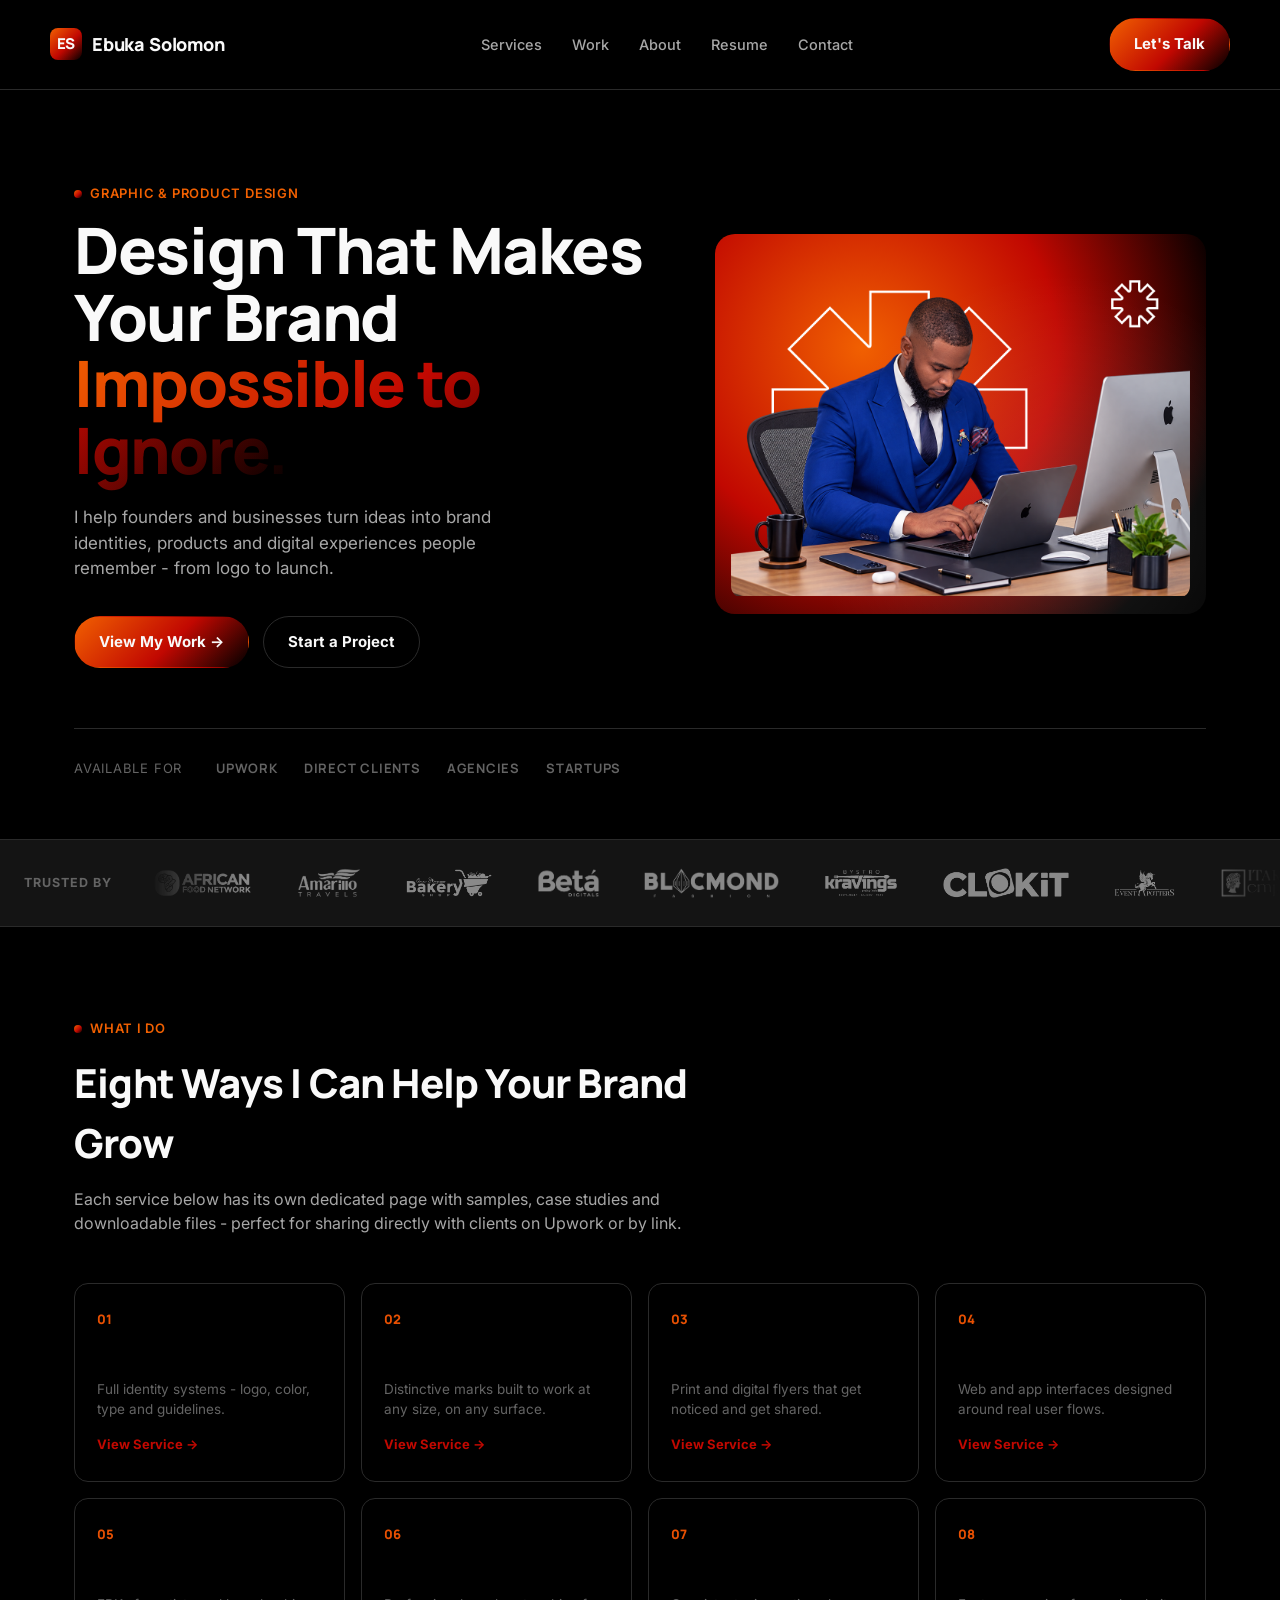
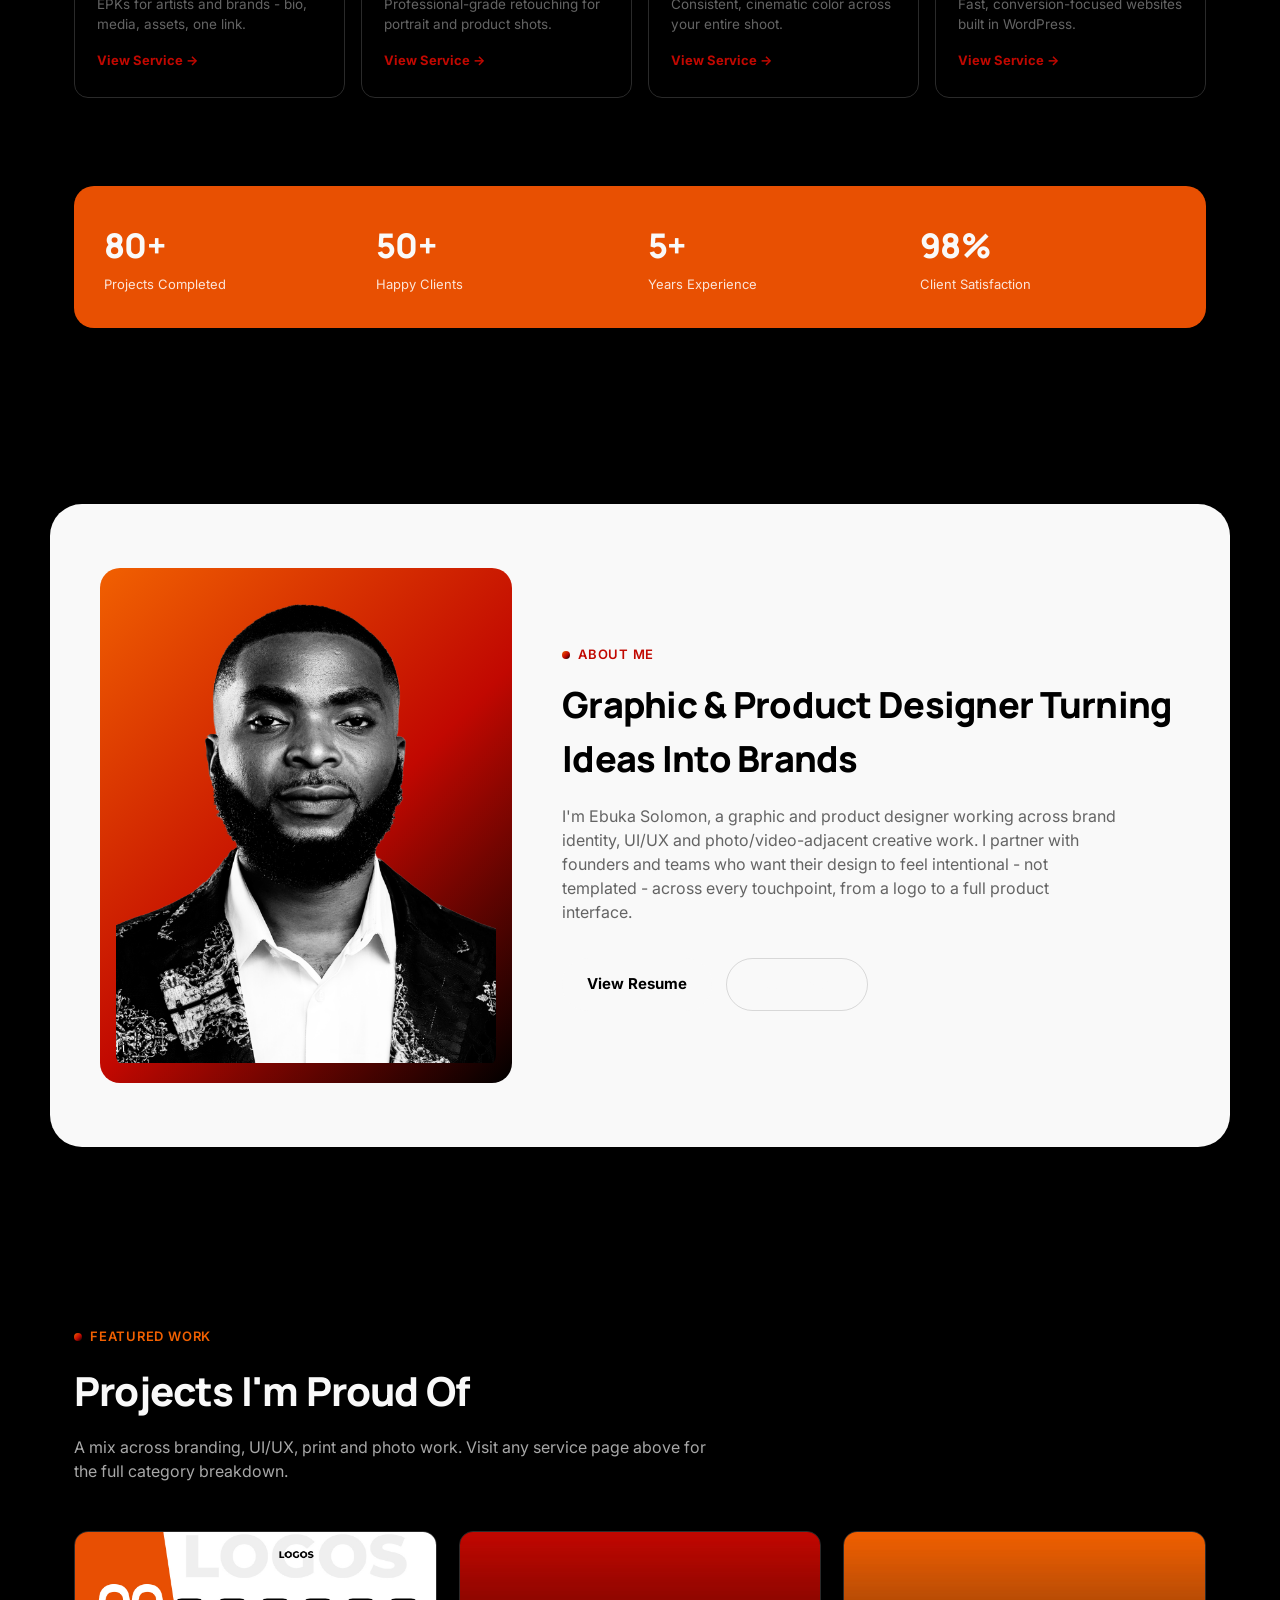
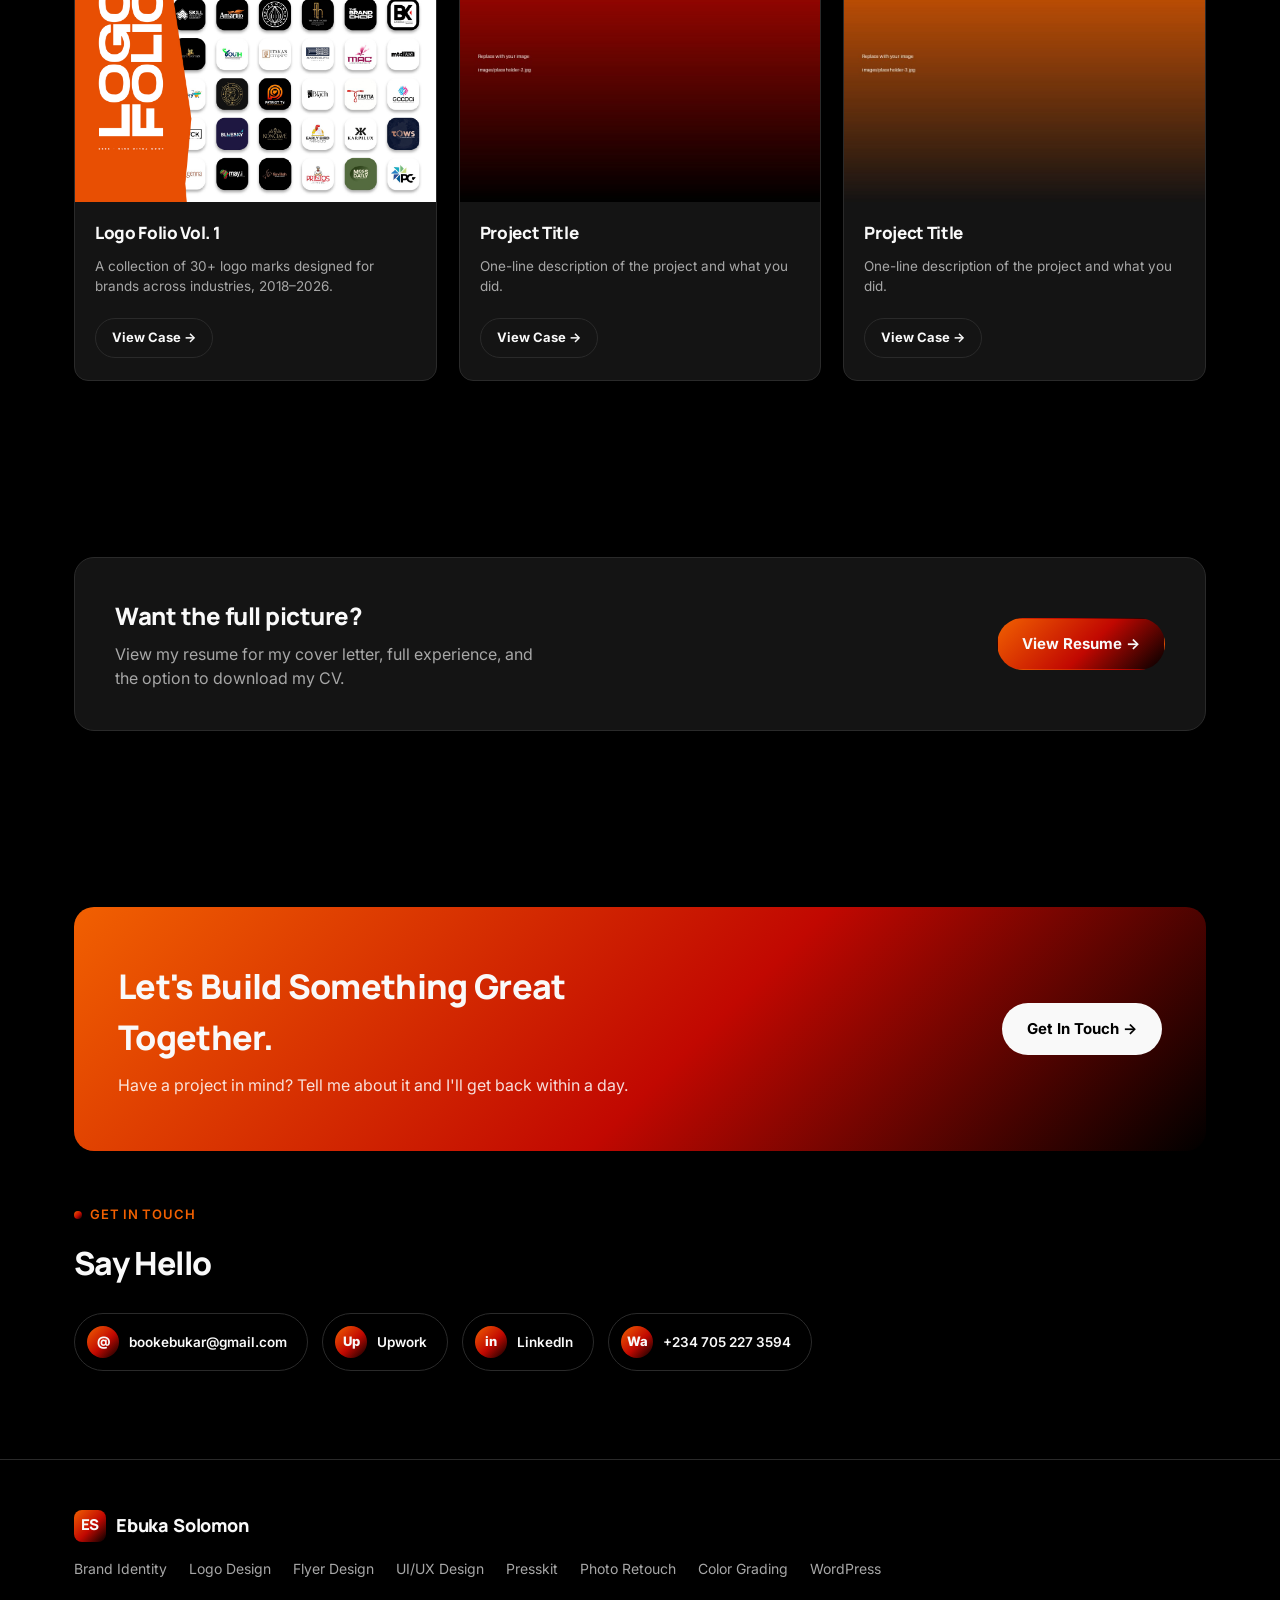
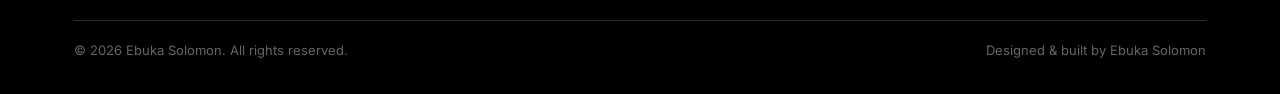
==== index.html @ 82a39b78 "Add files via upload" ====
<!DOCTYPE html>
<html lang="en">
<head>
<meta charset="UTF-8">
<meta name="viewport" content="width=device-width, initial-scale=1.0">
<title>Ebuka Solomon - Graphic & Product Designer</title>
<meta name="description" content="Ebuka Solomon - Brand identity, logo design, UI/UX, presskits, photo retouching and WordPress design.">
<link rel="preconnect" href="https://fonts.googleapis.com">
<link href="https://fonts.googleapis.com/css2?family=Manrope:wght@500;700;800&family=Inter:wght@400;500;600;700&display=swap" rel="stylesheet">
<link rel="stylesheet" href="css/styles.css">
<link rel="icon" href="favicon.ico" sizes="any">
<link rel="icon" type="image/png" sizes="32x32" href="favicon-32.png">
<link rel="icon" type="image/png" sizes="16x16" href="favicon-16.png">
<link rel="apple-touch-icon" href="apple-touch-icon.png">
<link rel="manifest" href="site.webmanifest">
</head>
<body>

<header class="site-header">
  <div class="wrap nav">
    <a href="index.html" class="logo">
      <span class="logo-mark">ES</span> Ebuka Solomon
    </a>
    <ul class="nav-links">
      <li><a href="index.html#services">Services</a></li>
      <li><a href="index.html#work">Work</a></li>
      <li><a href="index.html#about">About</a></li>
      <li><a href="resume/index.html">Resume</a></li>
      <li><a href="index.html#contact">Contact</a></li>
    </ul>
    <div class="nav-cta">
      <a href="index.html#contact" class="btn btn-primary">Let's Talk</a>
      <button class="nav-toggle">☰</button>
    </div>
  </div>
</header>

<!-- HERO -->
<section class="hero">
  <div class="wrap">
    <div class="hero-grid">
      <div>
        <span class="eyebrow">Graphic &amp; Product Design</span>
        <h1>Design That Makes Your Brand <span class="accent">Impossible to Ignore.</span></h1>
        <p class="hero-sub">I help founders and businesses turn ideas into brand identities, products and digital experiences people remember - from logo to launch.</p>
        <div class="hero-cta">
          <a href="index.html#work" class="btn btn-primary">View My Work →</a>
          <a href="index.html#contact" class="btn btn-outline">Start a Project</a>
        </div>
      </div>
      <div class="hero-visual">
        <img src="images/hero-visual.png" alt="Ebuka Solomon working at his desk">
      </div>
    </div>

    <div class="trust-strip">
      <span>Available for</span>
      <div class="platforms">
        <span>Upwork</span>
        <span>Direct Clients</span>
        <span>Agencies</span>
        <span>Startups</span>
      </div>
    </div>
  </div>
</section>

<!-- TRUSTED BY MARQUEE -->
<section class="trust-marquee-section">
  <div class="trust-marquee-inner">
    <span class="trust-marquee-label">Trusted By</span>
    <div class="trust-marquee-viewport">
      <div class="trust-marquee-track">
        <!-- Set 1 -->
        <img class="trust-logo-img" src="images/clients/african-food-network.png" alt="African Food Network logo">
        <img class="trust-logo-img" src="images/clients/amarillo-travels.png" alt="Amarillo Travels logo">
        <img class="trust-logo-img" src="images/clients/bakery-shop.png" alt="Bakery Shop logo">
        <img class="trust-logo-img" src="images/clients/beta-digitals.png" alt="Beta Digitals logo">
        <img class="trust-logo-img" src="images/clients/blacmond-fashion.png" alt="Blacmond Fashion logo">
        <img class="trust-logo-img" src="images/clients/bystro-kravings.png" alt="Bystro Kravings logo">
        <img class="trust-logo-img" src="images/clients/clokit.png" alt="Clokit logo">
        <img class="trust-logo-img" src="images/clients/event-potters.png" alt="Event Potters logo">
        <img class="trust-logo-img" src="images/clients/itakas-empire.png" alt="Itaka's Empire logo">
        <img class="trust-logo-img" src="images/clients/karpilux.png" alt="Karpilux logo">
        <img class="trust-logo-img" src="images/clients/mac-lawrence.png" alt="MAC Lawrence International logo">
        <img class="trust-logo-img" src="images/clients/magen-collections.png" alt="Magen Collections logo">
        <img class="trust-logo-img" src="images/clients/maxwosleys.png" alt="Maxwosleys Couture logo">
        <img class="trust-logo-img" src="images/clients/moss-daily.png" alt="Moss Daily logo">
        <img class="trust-logo-img" src="images/clients/mtdway.png" alt="mtdWay logo">
        <img class="trust-logo-img" src="images/clients/nonivy.png" alt="Nonivy logo">
        <img class="trust-logo-img" src="images/clients/revoult-district.png" alt="Revoult District logo">
        <img class="trust-logo-img" src="images/clients/sarah-blach.png" alt="Sarah Blach logo">
        <img class="trust-logo-img" src="images/clients/skeelpik.png" alt="Skeelpik logo">
        <img class="trust-logo-img" src="images/clients/skill-mountain-academy.png" alt="Skill Mountain Academy logo">
        <img class="trust-logo-img" src="images/clients/tags-laundry.png" alt="Tag's Laundry logo">
        <img class="trust-logo-img" src="images/clients/tastia.png" alt="Tastia logo">
        <!-- Set 2 (duplicate for seamless loop) -->
        <img class="trust-logo-img" src="images/clients/african-food-network.png" alt="African Food Network logo">
        <img class="trust-logo-img" src="images/clients/amarillo-travels.png" alt="Amarillo Travels logo">
        <img class="trust-logo-img" src="images/clients/bakery-shop.png" alt="Bakery Shop logo">
        <img class="trust-logo-img" src="images/clients/beta-digitals.png" alt="Beta Digitals logo">
        <img class="trust-logo-img" src="images/clients/blacmond-fashion.png" alt="Blacmond Fashion logo">
        <img class="trust-logo-img" src="images/clients/bystro-kravings.png" alt="Bystro Kravings logo">
        <img class="trust-logo-img" src="images/clients/clokit.png" alt="Clokit logo">
        <img class="trust-logo-img" src="images/clients/event-potters.png" alt="Event Potters logo">
        <img class="trust-logo-img" src="images/clients/itakas-empire.png" alt="Itaka's Empire logo">
        <img class="trust-logo-img" src="images/clients/karpilux.png" alt="Karpilux logo">
        <img class="trust-logo-img" src="images/clients/mac-lawrence.png" alt="MAC Lawrence International logo">
        <img class="trust-logo-img" src="images/clients/magen-collections.png" alt="Magen Collections logo">
        <img class="trust-logo-img" src="images/clients/maxwosleys.png" alt="Maxwosleys Couture logo">
        <img class="trust-logo-img" src="images/clients/moss-daily.png" alt="Moss Daily logo">
        <img class="trust-logo-img" src="images/clients/mtdway.png" alt="mtdWay logo">
        <img class="trust-logo-img" src="images/clients/nonivy.png" alt="Nonivy logo">
        <img class="trust-logo-img" src="images/clients/revoult-district.png" alt="Revoult District logo">
        <img class="trust-logo-img" src="images/clients/sarah-blach.png" alt="Sarah Blach logo">
        <img class="trust-logo-img" src="images/clients/skeelpik.png" alt="Skeelpik logo">
        <img class="trust-logo-img" src="images/clients/skill-mountain-academy.png" alt="Skill Mountain Academy logo">
        <img class="trust-logo-img" src="images/clients/tags-laundry.png" alt="Tag's Laundry logo">
        <img class="trust-logo-img" src="images/clients/tastia.png" alt="Tastia logo">
      </div>
    </div>
  </div>
</section>

<!-- SERVICES -->
<section id="services">
  <div class="wrap">
    <div class="section-head reveal">
      <span class="eyebrow">What I Do</span>
      <h2>Eight Ways I Can Help Your Brand Grow</h2>
      <p>Each service below has its own dedicated page with samples, case studies and downloadable files - perfect for sharing directly with clients on Upwork or by link.</p>
    </div>

    <div class="services-grid">
      <a href="brand-identity/index.html" class="service-card reveal">
        <span class="num">01</span>
        <h3>Brand Identity</h3>
        <p>Full identity systems - logo, color, type and guidelines.</p>
        <span class="learn">View Service →</span>
      </a>
      <a href="logo-design/index.html" class="service-card reveal">
        <span class="num">02</span>
        <h3>Logo Design</h3>
        <p>Distinctive marks built to work at any size, on any surface.</p>
        <span class="learn">View Service →</span>
      </a>
      <a href="flyer-design/index.html" class="service-card reveal">
        <span class="num">03</span>
        <h3>Flyer Design</h3>
        <p>Print and digital flyers that get noticed and get shared.</p>
        <span class="learn">View Service →</span>
      </a>
      <a href="ui-ux-design/index.html" class="service-card reveal">
        <span class="num">04</span>
        <h3>UI/UX Design</h3>
        <p>Web and app interfaces designed around real user flows.</p>
        <span class="learn">View Service →</span>
      </a>
      <a href="press-kit/index.html" class="service-card reveal">
        <span class="num">05</span>
        <h3>Electronic Presskit</h3>
        <p>EPKs for artists and brands - bio, media, assets, one link.</p>
        <span class="learn">View Service →</span>
      </a>
      <a href="photo-retouch/index.html" class="service-card reveal">
        <span class="num">06</span>
        <h3>Photo Retouch &amp; Edit</h3>
        <p>Professional-grade retouching for portrait and product shots.</p>
        <span class="learn">View Service →</span>
      </a>
      <a href="color-grading/index.html" class="service-card reveal">
        <span class="num">07</span>
        <h3>Photo Color Grading</h3>
        <p>Consistent, cinematic color across your entire shoot.</p>
        <span class="learn">View Service →</span>
      </a>
      <a href="wordpress-design/index.html" class="service-card reveal">
        <span class="num">08</span>
        <h3>WordPress &amp; Landing Pages</h3>
        <p>Fast, conversion-focused websites built in WordPress.</p>
        <span class="learn">View Service →</span>
      </a>
    </div>
  </div>
</section>

<!-- STATS -->
<section style="padding-top:0;">
  <div class="wrap reveal">
    <div class="stats-panel">
      <div class="stat"><h3>80+</h3><p>Projects Completed</p></div>
      <div class="stat"><h3>50+</h3><p>Happy Clients</p></div>
      <div class="stat"><h3>5+</h3><p>Years Experience</p></div>
      <div class="stat"><h3>98%</h3><p>Client Satisfaction</p></div>
    </div>
  </div>
</section>

<!-- ABOUT -->
<section id="about">
  <div class="wrap section-light reveal" style="padding:64px 50px;">
    <div class="about-grid">
      <div class="about-photo">
        <img src="images/about-photo.png" alt="Ebuka Solomon portrait">
      </div>
      <div>
        <span class="eyebrow">About Me</span>
        <h2 style="font-size:clamp(26px,3.4vw,36px);">Graphic &amp; Product Designer Turning Ideas Into Brands</h2>
        <p style="margin-top:18px; font-size:16px; max-width:560px;">I'm Ebuka Solomon, a graphic and product designer working across brand identity, UI/UX and photo/video-adjacent creative work. I partner with founders and teams who want their design to feel intentional - not templated - across every touchpoint, from a logo to a full product interface.</p>
        <div class="hero-cta">
          <a href="resume/index.html" class="btn btn-dark">View Resume</a>
          <a href="index.html#contact" class="btn btn-outline" style="border-color:#00000022;">Get In Touch</a>
        </div>
      </div>
    </div>
  </div>
</section>

<!-- FEATURED WORK -->
<section id="work">
  <div class="wrap">
    <div class="section-head reveal">
      <span class="eyebrow">Featured Work</span>
      <h2>Projects I'm Proud Of</h2>
      <p>A mix across branding, UI/UX, print and photo work. Visit any service page above for the full category breakdown.</p>
    </div>

    <div class="project-grid reveal">
      <!-- TEMPLATE PROJECT CARD - duplicate this block for each project.
           Put the image in /images and the PDF (if any) in /files -->
      <div class="project-card" data-category="logo">
        <img class="project-thumb" src="images/logo-Folio.jpg" alt="Logo Folio - collection of logo designs 2018–2026">
        <div class="project-body">
          <h3>Logo Folio Vol. 1</h3>
          <p>A collection of 30+ logo marks designed for brands across industries, 2018–2026.</p>
          <div class="project-links">
            <a href="logo-design/index.html">View Case →</a>
          </div>
        </div>
      </div>
      <div class="project-card" data-category="uiux">
        <img class="project-thumb" src="images/placeholder-2.jpg" alt="Project thumbnail - replace with your image">
        <div class="project-body">
          <h3>Project Title</h3>
          <p>One-line description of the project and what you did.</p>
          <div class="project-links">
            <a href="ui-ux-design/index.html">View Case →</a>
          </div>
        </div>
      </div>
      <div class="project-card" data-category="print">
        <img class="project-thumb" src="images/placeholder-3.jpg" alt="Project thumbnail - replace with your image">
        <div class="project-body">
          <h3>Project Title</h3>
          <p>One-line description of the project and what you did.</p>
          <div class="project-links">
            <a href="flyer-design/index.html">View Case →</a>
          </div>
        </div>
      </div>
    </div>
  </div>
</section>

<!-- RESUME -->
<section id="resume">
  <div class="wrap reveal">
    <div class="resume-block">
      <div>
        <h3>Want the full picture?</h3>
        <p>View my resume for my cover letter, full experience, and the option to download my CV.</p>
      </div>
      <a href="resume/index.html" class="btn btn-primary">View Resume →</a>
    </div>
  </div>
</section>

<!-- CONTACT -->
<section id="contact">
  <div class="wrap reveal">
    <div class="cta-panel">
      <div>
        <h2>Let's Build Something Great Together.</h2>
        <p>Have a project in mind? Tell me about it and I'll get back within a day.</p>
      </div>
      <a href="mailto:bookebukar@gmail.com" class="btn btn-dark">Get In Touch →</a>
    </div>

    <div style="margin-top:50px;">
      <span class="eyebrow">Get In Touch</span>
      <h2 style="font-size:clamp(24px,3vw,32px);">Say Hello</h2>
      <div class="contact-row">
        <a class="contact-pill" href="mailto:bookebukar@gmail.com">
          <span class="ic">@</span><span class="label">bookebukar@gmail.com</span>
        </a>
        <a class="contact-pill" href="https://www.upwork.com/freelancers/ebukasolomon" target="_blank" rel="noopener">
          <span class="ic">Up</span><span class="label">Upwork</span>
        </a>
        <a class="contact-pill" href="https://www.linkedin.com/in/ebukarofficial/" target="_blank" rel="noopener">
          <span class="ic">in</span><span class="label">LinkedIn</span>
        </a>
        <a class="contact-pill" href="https://wa.me/2347052273594" target="_blank" rel="noopener">
          <span class="ic">Wa</span><span class="label">+234 705 227 3594</span>
        </a>
      </div>
    </div>
  </div>
</section>

<footer class="site-footer">
  <div class="wrap">
    <div class="footer-grid">
      <div>
        <a href="index.html" class="logo"><span class="logo-mark">ES</span> Ebuka Solomon</a>
        <ul class="footer-links">
          <li><a href="brand-identity/index.html">Brand Identity</a></li>
          <li><a href="logo-design/index.html">Logo Design</a></li>
          <li><a href="flyer-design/index.html">Flyer Design</a></li>
          <li><a href="ui-ux-design/index.html">UI/UX Design</a></li>
          <li><a href="press-kit/index.html">Presskit</a></li>
          <li><a href="photo-retouch/index.html">Photo Retouch</a></li>
          <li><a href="color-grading/index.html">Color Grading</a></li>
          <li><a href="wordpress-design/index.html">WordPress</a></li>
        </ul>
      </div>
    </div>
    <div class="footer-bottom">
      <span>© 2026 Ebuka Solomon. All rights reserved.</span>
      <span>Designed &amp; built by Ebuka Solomon</span>
    </div>
  </div>
</footer>

<script src="js/main.js"></script>
</body>
</html>
---- css/styles.css ----
/* =========================================================
   EBUKA SOLOMON — PORTFOLIO DESIGN SYSTEM
   Palette: Branding Orange #E85002, Black #000000,
   Gradient (#F16001 -> #C10801 -> #000000),
   White #F9F9F9, Gray #646464, Dark Gray #333333, Light Gray #A7A7A7
   ========================================================= */

:root {
  --black: #000000;
  --dark-gray: #1A1A1A;
  --panel: #141414;
  --border: #2A2A2A;
  --orange: #E85002;
  --orange-bright: #F16001;
  --orange-deep: #C10801;
  --white: #F9F9F9;
  --gray: #646464;
  --light-gray: #A7A7A7;

  --grad-brand: linear-gradient(135deg, #F16001 0%, #C10801 55%, #000000 100%);

  --font-display: "Manrope", "Helvetica Neue", Arial, sans-serif;
  --font-body: "Inter", "Helvetica Neue", Arial, sans-serif;

  --radius-lg: 20px;
  --radius-md: 14px;
  --radius-sm: 8px;

  --container: 1180px;
}

* { box-sizing: border-box; }
html { scroll-behavior: smooth; }

body {
  margin: 0;
  background: var(--black);
  color: var(--white);
  font-family: var(--font-body);
  line-height: 1.5;
  -webkit-font-smoothing: antialiased;
}

img { max-width: 100%; display: block; }
a { color: inherit; text-decoration: none; }

h1, h2, h3, h4 {
  font-family: var(--font-display);
  margin: 0;
  letter-spacing: -0.02em;
  font-weight: 800;
}

p { margin: 0; color: var(--light-gray); }

.wrap {
  max-width: var(--container);
  margin: 0 auto;
  padding: 0 24px;
}

.eyebrow {
  display: inline-flex;
  align-items: center;
  gap: 8px;
  font-family: var(--font-body);
  font-size: 13px;
  font-weight: 600;
  letter-spacing: 0.06em;
  text-transform: uppercase;
  color: var(--orange-bright);
  margin-bottom: 14px;
}
.eyebrow::before {
  content: "";
  width: 8px;
  height: 8px;
  border-radius: 50%;
  background: var(--grad-brand);
}

/* ---------- Buttons ---------- */
.btn {
  display: inline-flex;
  align-items: center;
  gap: 8px;
  padding: 14px 24px;
  border-radius: 999px;
  font-weight: 700;
  font-size: 15px;
  font-family: var(--font-body);
  border: 1px solid transparent;
  cursor: pointer;
  transition: transform .15s ease, opacity .15s ease, background .15s ease;
}
.btn:hover { transform: translateY(-2px); }
.btn-primary { background: var(--grad-brand); color: var(--white); }
.btn-primary:hover { opacity: .92; }
.btn-outline { border-color: var(--border); color: var(--white); background: transparent; }
.btn-outline:hover { border-color: var(--orange-bright); }
.btn-dark { background: var(--white); color: var(--black); }

/* ---------- Header / Nav ---------- */
.site-header {
  position: sticky;
  top: 0;
  z-index: 50;
  background: rgba(0,0,0,0.85);
  backdrop-filter: blur(10px);
  border-bottom: 1px solid var(--border);
}
.nav {
  display: flex;
  align-items: center;
  justify-content: space-between;
  padding: 18px 0;
}
.logo {
  display: flex;
  align-items: center;
  gap: 10px;
  font-family: var(--font-display);
  font-weight: 800;
  font-size: 18px;
  letter-spacing: -0.01em;
}
.logo-mark {
  width: 32px;
  height: 32px;
  border-radius: 8px;
  background: var(--grad-brand);
  display: flex;
  align-items: center;
  justify-content: center;
  font-size: 15px;
  font-weight: 800;
  color: var(--white);
}
.nav-links {
  display: flex;
  align-items: center;
  gap: 30px;
  list-style: none;
  padding: 0;
  margin: 0;
}
.nav-links a {
  font-size: 14.5px;
  font-weight: 500;
  color: var(--light-gray);
  transition: color .15s ease;
}
.nav-links a:hover, .nav-links a.active { color: var(--white); }
.nav-cta { display: flex; align-items: center; gap: 14px; }
.nav-toggle { display: none; }

@media (max-width: 860px) {
  .nav-links { display: none; }
  .nav-toggle {
    display: block;
    background: none;
    border: 1px solid var(--border);
    border-radius: 8px;
    color: var(--white);
    padding: 8px 12px;
    font-size: 14px;
  }
}

/* ---------- Hero ---------- */
.hero {
  padding: 90px 0 60px;
  position: relative;
  overflow: hidden;
}
.hero-grid {
  display: grid;
  grid-template-columns: 1.1fr 0.9fr;
  gap: 40px;
  align-items: center;
}
.hero h1 {
  font-size: clamp(38px, 5.2vw, 64px);
  line-height: 1.04;
}
.hero h1 .accent {
  background: var(--grad-brand);
  -webkit-background-clip: text;
  background-clip: text;
  color: transparent;
}
.hero-sub {
  margin-top: 22px;
  font-size: 17px;
  max-width: 480px;
  color: var(--light-gray);
}
.hero-cta {
  display: flex;
  gap: 14px;
  margin-top: 34px;
  flex-wrap: wrap;
}
.hero-visual {
  position: relative;
  height: 380px;
  border-radius: var(--radius-lg);
  background: radial-gradient(circle at 30% 30%, #F16001 0%, #C10801 45%, #000000 85%);
  overflow: hidden;
  padding: 16px;
}
.hero-visual img {
  display: block;
  width: 100%;
  height: 100%;
  object-fit: contain;
  border-radius: calc(var(--radius-lg) - 8px);
  position: relative;
  z-index: 1;
}
.hero-visual::after {
  content: "";
  position: absolute;
  inset: 0;
  background: radial-gradient(circle at 70% 75%, rgba(255,255,255,0.12), transparent 55%);
  pointer-events: none;
}
.trust-strip {
  margin-top: 60px;
  padding-top: 30px;
  border-top: 1px solid var(--border);
  display: flex;
  align-items: center;
  gap: 34px;
  flex-wrap: wrap;
}
.trust-strip span {
  color: var(--gray);
  font-size: 13px;
  text-transform: uppercase;
  letter-spacing: 0.06em;
}
.trust-strip .platforms {
  display: flex;
  gap: 26px;
  flex-wrap: wrap;
  font-family: var(--font-display);
  font-weight: 700;
  color: var(--light-gray);
  font-size: 15px;
}

/* ---------- Trusted-by marquee ---------- */
.trust-marquee-section {
  padding: 0;
  border-top: 1px solid var(--border);
  border-bottom: 1px solid var(--border);
  background: var(--panel);
}
.trust-marquee-inner {
  display: flex;
  align-items: center;
  gap: 40px;
  padding: 28px 0;
}
.trust-marquee-label {
  flex-shrink: 0;
  padding-left: 24px;
  font-size: 12.5px;
  font-weight: 700;
  letter-spacing: 0.08em;
  text-transform: uppercase;
  color: var(--gray);
  white-space: nowrap;
}
.trust-marquee-viewport {
  flex: 1;
  overflow: hidden;
  mask-image: linear-gradient(90deg, transparent, black 8%, black 92%, transparent);
  -webkit-mask-image: linear-gradient(90deg, transparent, black 8%, black 92%, transparent);
}
.trust-marquee-track {
  display: flex;
  align-items: center;
  gap: 44px;
  width: max-content;
  animation: trust-scroll 38s linear infinite;
}
.trust-marquee-section:hover .trust-marquee-track { animation-play-state: paused; }
.trust-logo {
  display: flex;
  align-items: center;
  gap: 8px;
  font-family: var(--font-display);
  font-weight: 800;
  font-size: 17px;
  color: var(--light-gray);
  white-space: nowrap;
  opacity: 0.85;
  transition: opacity .15s ease, color .15s ease;
}
.trust-logo:hover { opacity: 1; color: var(--white); }
.trust-logo .dot {
  width: 7px; height: 7px;
  border-radius: 50%;
  background: var(--grad-brand);
  flex-shrink: 0;
}
.trust-logo-img {
  height: 30px;
  width: auto;
  max-width: 150px;
  object-fit: contain;
  opacity: 0.8;
  transition: opacity .15s ease;
  flex-shrink: 0;
}
.trust-logo-img:hover { opacity: 1; }
@media (max-width: 700px) {
  .trust-logo-img { height: 24px; max-width: 120px; }
}
@keyframes trust-scroll {
  from { transform: translateX(0); }
  to { transform: translateX(-50%); }
}
@media (prefers-reduced-motion: reduce) {
  .trust-marquee-track { animation: none; }
}
@media (max-width: 700px) {
  .trust-marquee-label { padding-left: 16px; font-size: 11px; }
  .trust-logo { font-size: 15px; }
}
section { padding: 88px 0; }
.section-head {
  max-width: 640px;
  margin-bottom: 48px;
}
.section-head h2 { font-size: clamp(28px, 3.4vw, 40px); }
.section-head p { margin-top: 14px; font-size: 16px; }

.section-light {
  background: var(--white);
  color: var(--black);
  border-radius: 32px;
}
.section-light p { color: var(--gray); }
.section-light .eyebrow { color: var(--orange-deep); }

/* ---------- Services grid ---------- */
.services-grid {
  display: grid;
  grid-template-columns: repeat(4, 1fr);
  gap: 16px;
}
.service-card {
  background: var(--black);
  border: 1px solid var(--border);
  border-radius: var(--radius-md);
  padding: 26px 22px;
  transition: border-color .15s ease, transform .15s ease;
}
.service-card:hover { border-color: var(--orange); transform: translateY(-3px); }
.service-card .num {
  font-family: var(--font-display);
  font-weight: 800;
  font-size: 13px;
  color: var(--orange);
  margin-bottom: 16px;
  display: block;
}
.service-card h3 { font-size: 17px; color: var(--black); margin-bottom: 8px; }
.service-card p { font-size: 13.5px; color: var(--gray); }
.service-card .learn {
  margin-top: 16px;
  font-size: 13px;
  font-weight: 700;
  color: var(--orange-deep);
  display: inline-flex;
  align-items: center;
  gap: 6px;
}
.service-card.featured { background: var(--black); }
.service-card.featured h3, .service-card.featured .num { color: var(--white); }
.service-card.featured p { color: var(--light-gray); }

@media (max-width: 980px) { .services-grid { grid-template-columns: repeat(2, 1fr); } }
@media (max-width: 560px) { .services-grid { grid-template-columns: 1fr; } }

/* ---------- Stats ---------- */
.stats-panel {
  display: grid;
  grid-template-columns: repeat(4, 1fr);
  gap: 16px;
  background: var(--orange);
  border-radius: var(--radius-lg);
  padding: 34px 30px;
}
.stat h3 { font-size: 34px; color: var(--white); }
.stat p { color: rgba(255,255,255,0.85); font-size: 13px; margin-top: 4px; }
@media (max-width: 700px) { .stats-panel { grid-template-columns: repeat(2, 1fr); } }

/* ---------- Project / work grid ---------- */
.filter-row {
  display: flex;
  gap: 10px;
  flex-wrap: wrap;
  margin-bottom: 36px;
}
.filter-pill {
  padding: 9px 18px;
  border-radius: 999px;
  border: 1px solid var(--border);
  font-size: 13.5px;
  font-weight: 600;
  color: var(--light-gray);
  background: transparent;
  cursor: pointer;
}
.filter-pill.active { background: var(--grad-brand); color: var(--white); border-color: transparent; }

.project-grid {
  display: grid;
  grid-template-columns: repeat(3, 1fr);
  gap: 22px;
}
.project-card {
  border-radius: var(--radius-md);
  overflow: hidden;
  background: var(--panel);
  border: 1px solid var(--border);
  display: flex;
  flex-direction: column;
}
.project-thumb {
  aspect-ratio: 4/3;
  width: 100%;
  object-fit: cover;
  background: var(--dark-gray);
}
.project-body { padding: 18px 20px 22px; display: flex; flex-direction: column; gap: 10px; flex: 1; }
.project-body h3 { font-size: 17px; }
.project-body p { font-size: 13.5px; }
.project-links {
  margin-top: auto;
  display: flex;
  gap: 10px;
  padding-top: 12px;
  flex-wrap: wrap;
}
.project-links a {
  font-size: 13px;
  font-weight: 700;
  padding: 9px 16px;
  border-radius: 999px;
  border: 1px solid var(--border);
}
.project-links a.pdf { background: var(--grad-brand); border-color: transparent; }
.project-links a:hover { border-color: var(--orange-bright); }

@media (max-width: 980px) { .project-grid { grid-template-columns: repeat(2, 1fr); } }
@media (max-width: 620px) { .project-grid { grid-template-columns: 1fr; } }

/* ---------- Resume block ---------- */
.resume-block {
  display: flex;
  align-items: center;
  justify-content: space-between;
  gap: 30px;
  flex-wrap: wrap;
  background: var(--panel);
  border: 1px solid var(--border);
  border-radius: var(--radius-lg);
  padding: 40px;
}
.resume-block h3 { font-size: 24px; margin-bottom: 8px; }
.resume-block p { max-width: 420px; }

/* ---------- Testimonial / CTA ---------- */
.cta-panel {
  background: var(--grad-brand);
  border-radius: var(--radius-lg);
  padding: 54px 44px;
  display: flex;
  align-items: center;
  justify-content: space-between;
  gap: 30px;
  flex-wrap: wrap;
}
.cta-panel h2 { font-size: clamp(26px, 3vw, 34px); max-width: 460px; }
.cta-panel p { color: rgba(255,255,255,0.85); margin-top: 10px; }

/* ---------- Footer ---------- */
.site-footer {
  border-top: 1px solid var(--border);
  padding: 50px 0 34px;
}
.footer-grid {
  display: flex;
  justify-content: space-between;
  flex-wrap: wrap;
  gap: 30px;
}
.footer-links {
  display: flex;
  gap: 22px;
  list-style: none;
  padding: 0;
  margin: 14px 0 0;
  flex-wrap: wrap;
}
.footer-links a { color: var(--light-gray); font-size: 14px; }
.footer-links a:hover { color: var(--orange-bright); }
.footer-bottom {
  margin-top: 40px;
  padding-top: 20px;
  border-top: 1px solid var(--border);
  display: flex;
  justify-content: space-between;
  flex-wrap: wrap;
  gap: 10px;
  color: var(--gray);
  font-size: 13px;
}

.about-grid {
  display: grid;
  grid-template-columns: 0.8fr 1.2fr;
  gap: 50px;
  align-items: center;
}
.about-photo {
  aspect-ratio: 4/5;
  border-radius: var(--radius-lg);
  background: var(--grad-brand);
  padding: 16px;
  overflow: hidden;
}
.about-photo img {
  display: block;
  width: 100%;
  height: 100%;
  object-fit: contain;
  border-radius: calc(var(--radius-lg) - 8px);
}
@media (max-width: 860px) { .about-grid, .hero-grid { grid-template-columns: 1fr; } .hero-visual { height: 260px; } }

/* ---------- Breadcrumb (service pages) ---------- */
.breadcrumb {
  font-size: 13.5px;
  color: var(--gray);
  margin-bottom: 20px;
}
.breadcrumb a { color: var(--light-gray); }
.breadcrumb a:hover { color: var(--orange-bright); }

/* ---------- Contact ---------- */
.contact-grid {
  display: grid;
  grid-template-columns: 1fr 1fr;
  gap: 40px;
}
.contact-list { display: flex; flex-direction: column; gap: 18px; margin-top: 26px; }
.contact-item {
  display: flex;
  align-items: center;
  gap: 14px;
  padding: 16px 18px;
  border: 1px solid var(--border);
  border-radius: var(--radius-md);
}
.contact-item .ic {
  width: 38px; height: 38px;
  border-radius: 50%;
  background: var(--grad-brand);
  display: flex; align-items: center; justify-content: center;
  font-weight: 800;
  flex-shrink: 0;
}
@media (max-width: 860px) { .contact-grid { grid-template-columns: 1fr; } }

/* ---------- Contact row (horizontal, clickable pills) ---------- */
.contact-row {
  display: flex;
  flex-wrap: wrap;
  gap: 14px;
  margin-top: 26px;
}
.contact-pill {
  display: flex;
  align-items: center;
  gap: 10px;
  padding: 12px 20px 12px 12px;
  border: 1px solid var(--border);
  border-radius: 999px;
  transition: border-color .15s ease, transform .15s ease;
}
.contact-pill:hover { border-color: var(--orange-bright); transform: translateY(-2px); }
.contact-pill .ic {
  width: 32px; height: 32px;
  border-radius: 50%;
  background: var(--grad-brand);
  display: flex; align-items: center; justify-content: center;
  font-weight: 800;
  font-size: 13px;
  flex-shrink: 0;
  color: var(--white);
}
.contact-pill span.label {
  font-size: 13.5px;
  font-weight: 600;
  color: var(--white);
}
@media (max-width: 600px) { .contact-row { gap: 10px; } .contact-pill { padding: 10px 16px 10px 10px; } }

.reveal { opacity: 0; transform: translateY(18px); transition: opacity .6s ease, transform .6s ease; }
.reveal.in { opacity: 1; transform: none; }

@media (prefers-reduced-motion: reduce) {
  .reveal { opacity: 1; transform: none; transition: none; }
  html { scroll-behavior: auto; }
}
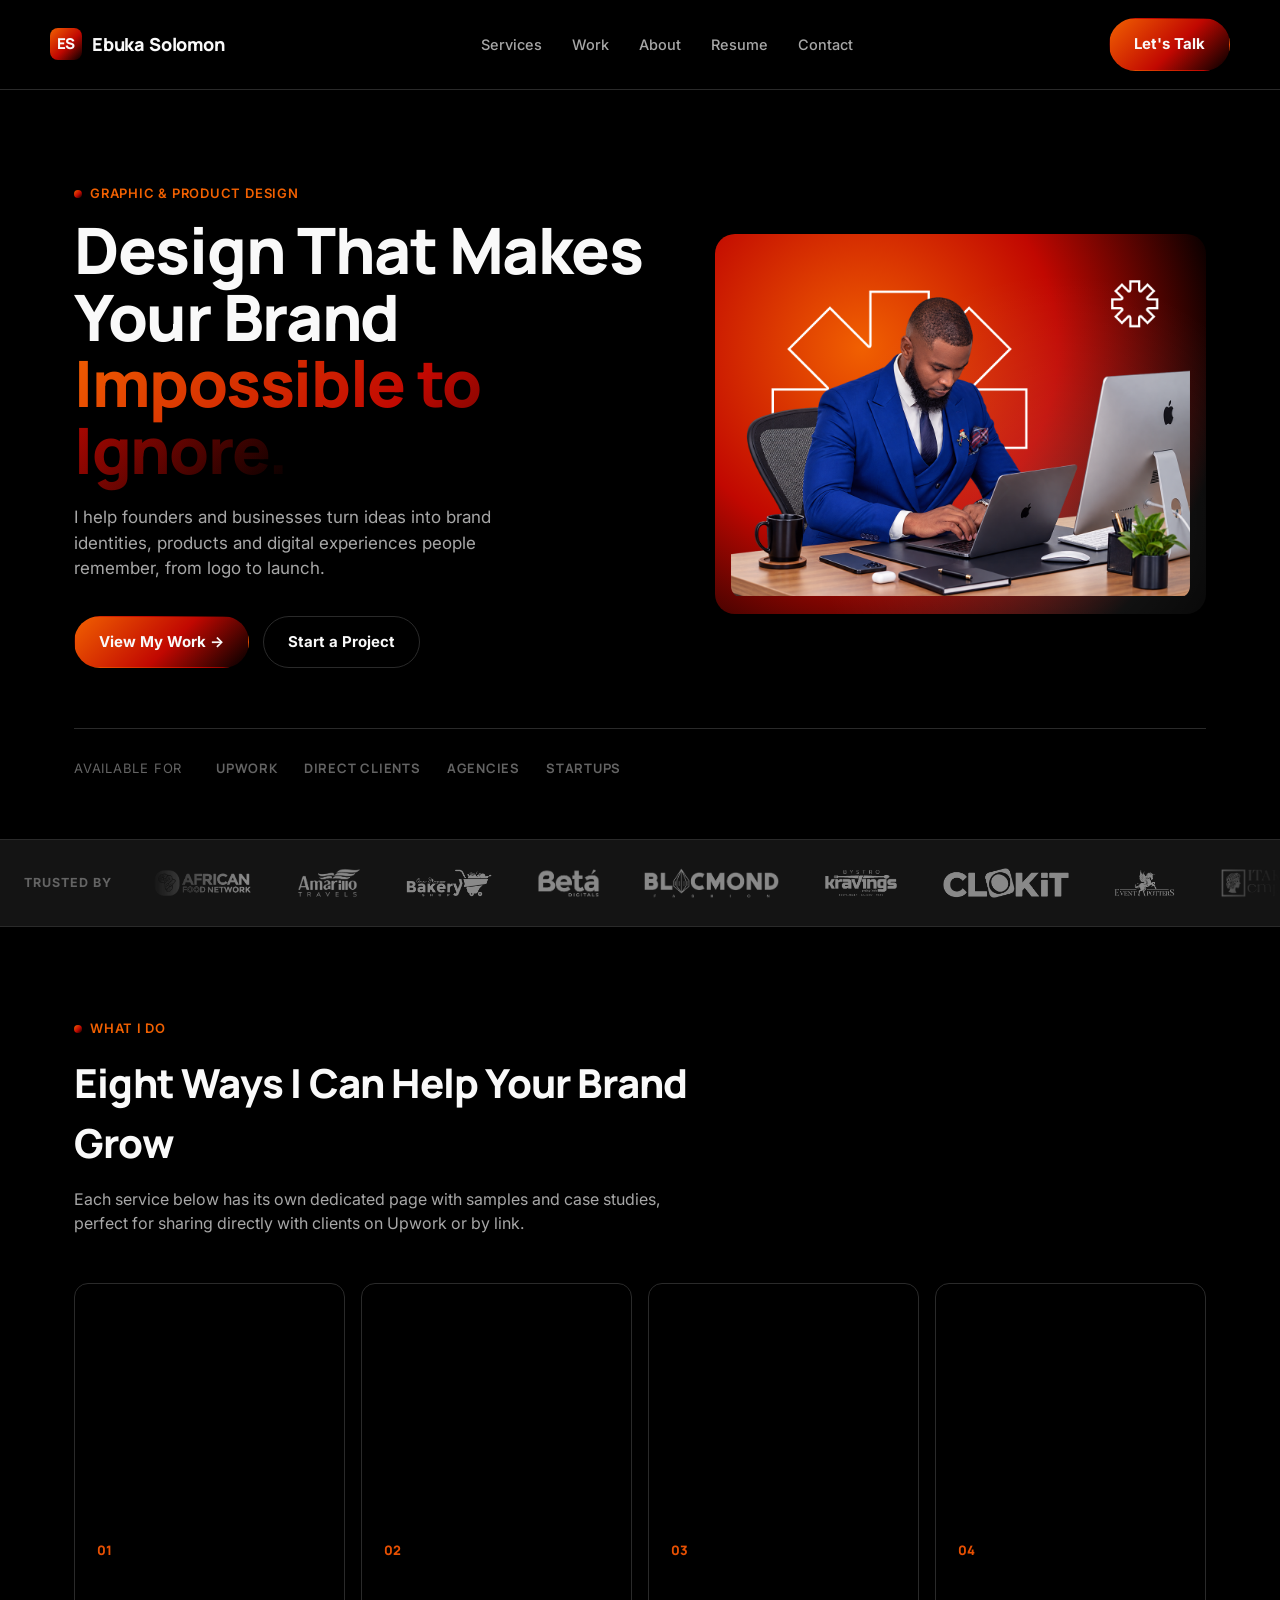
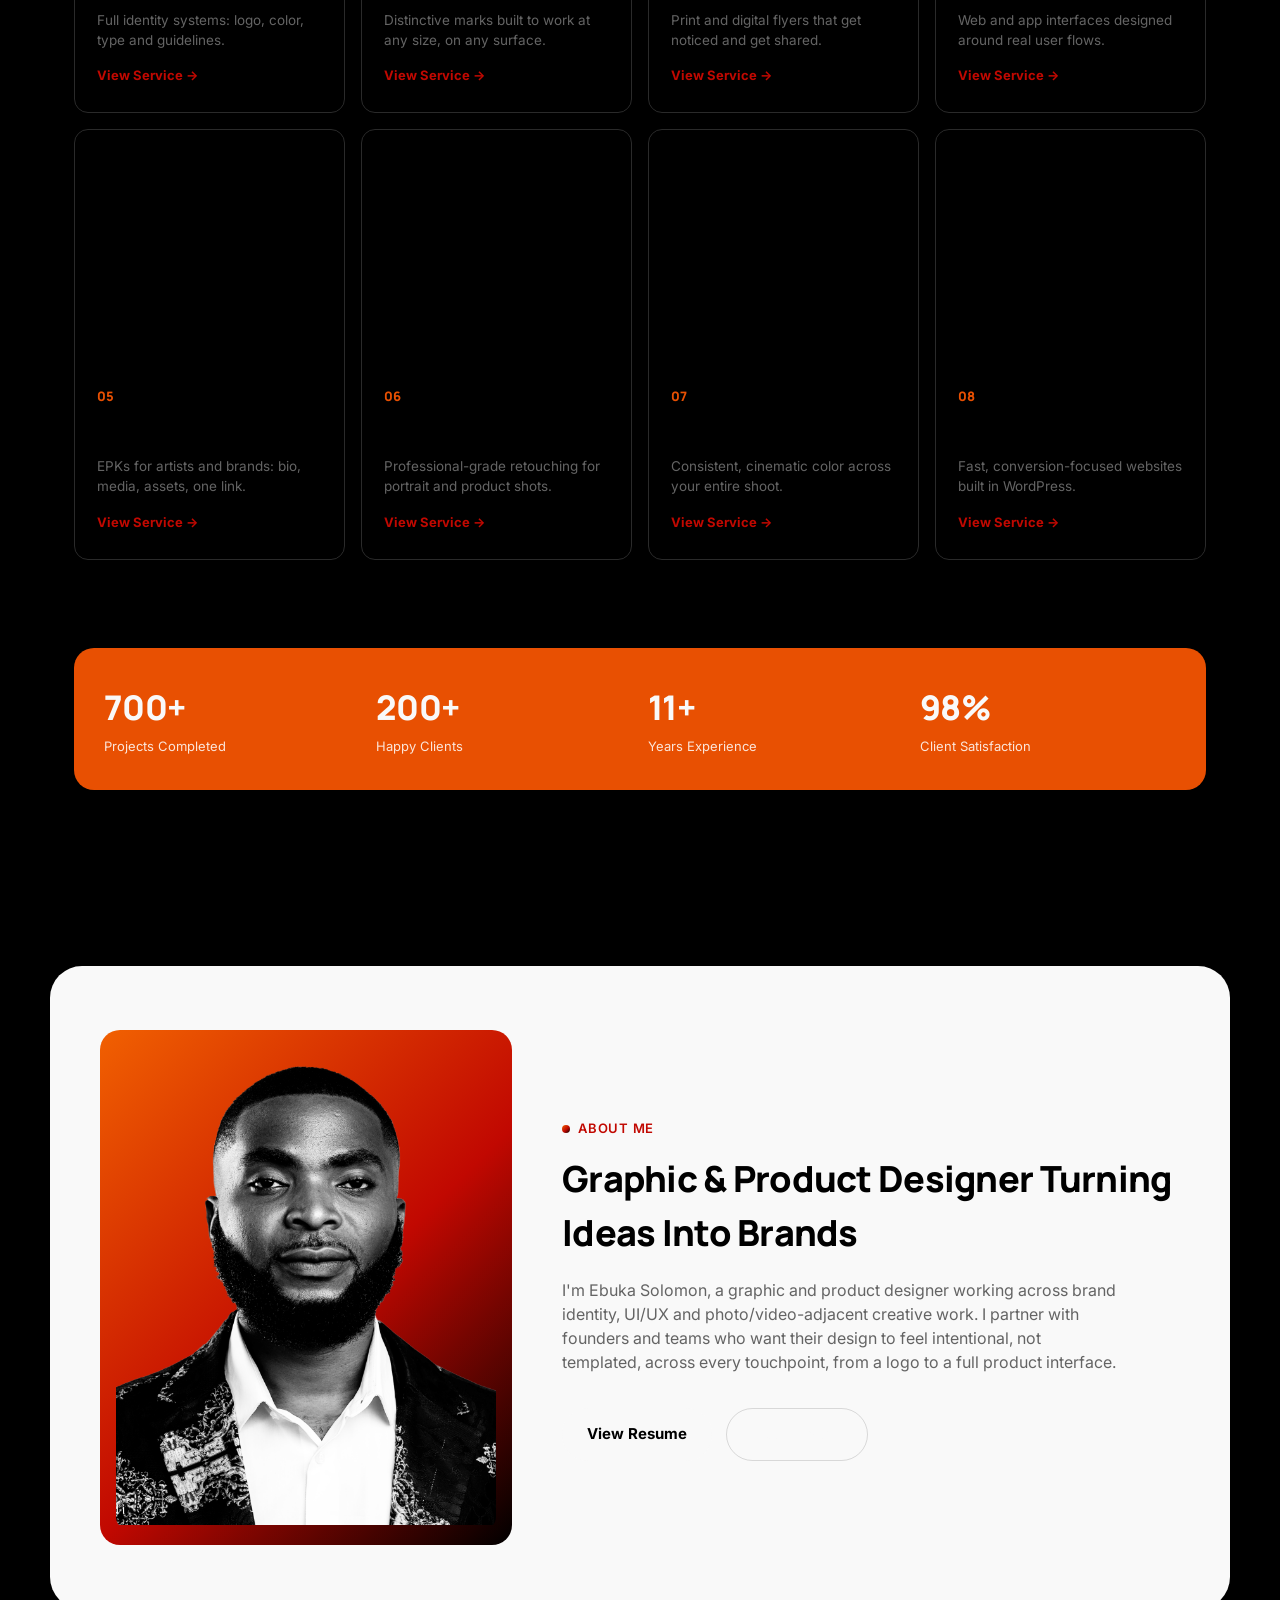
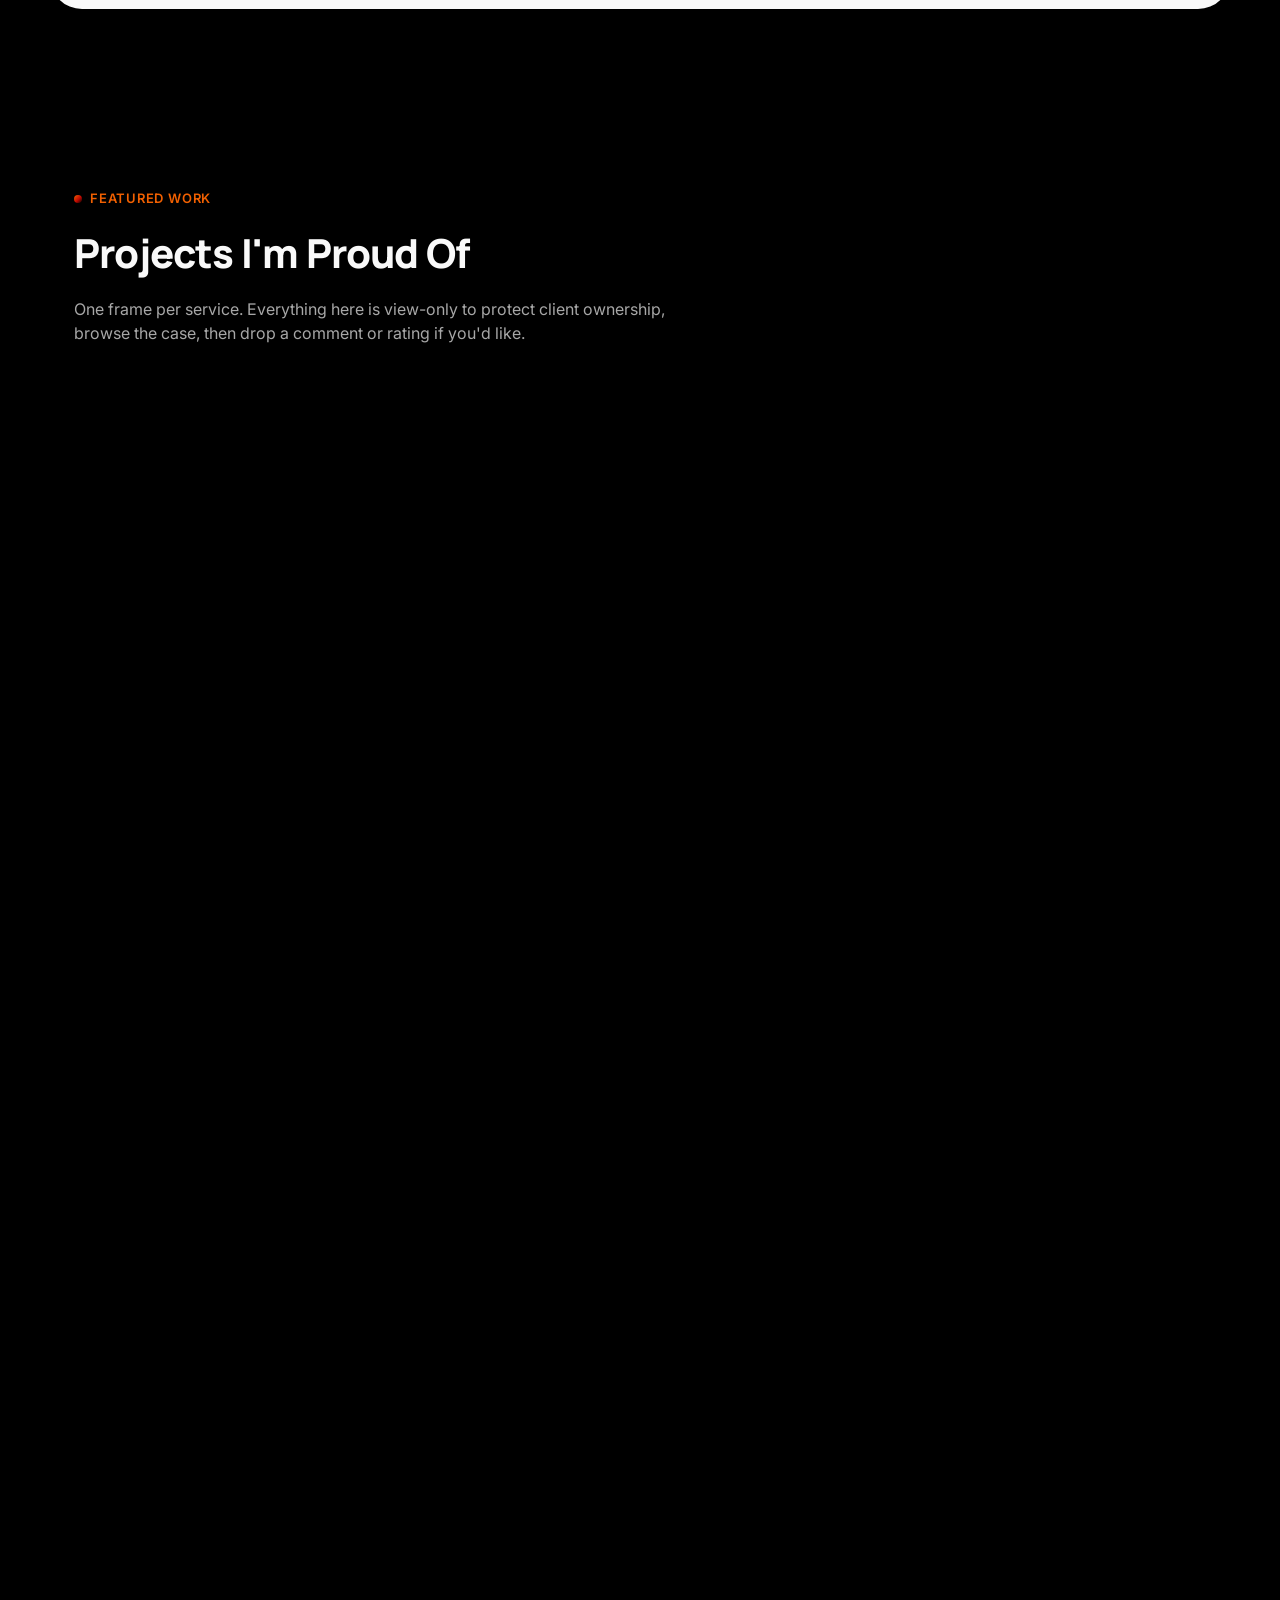
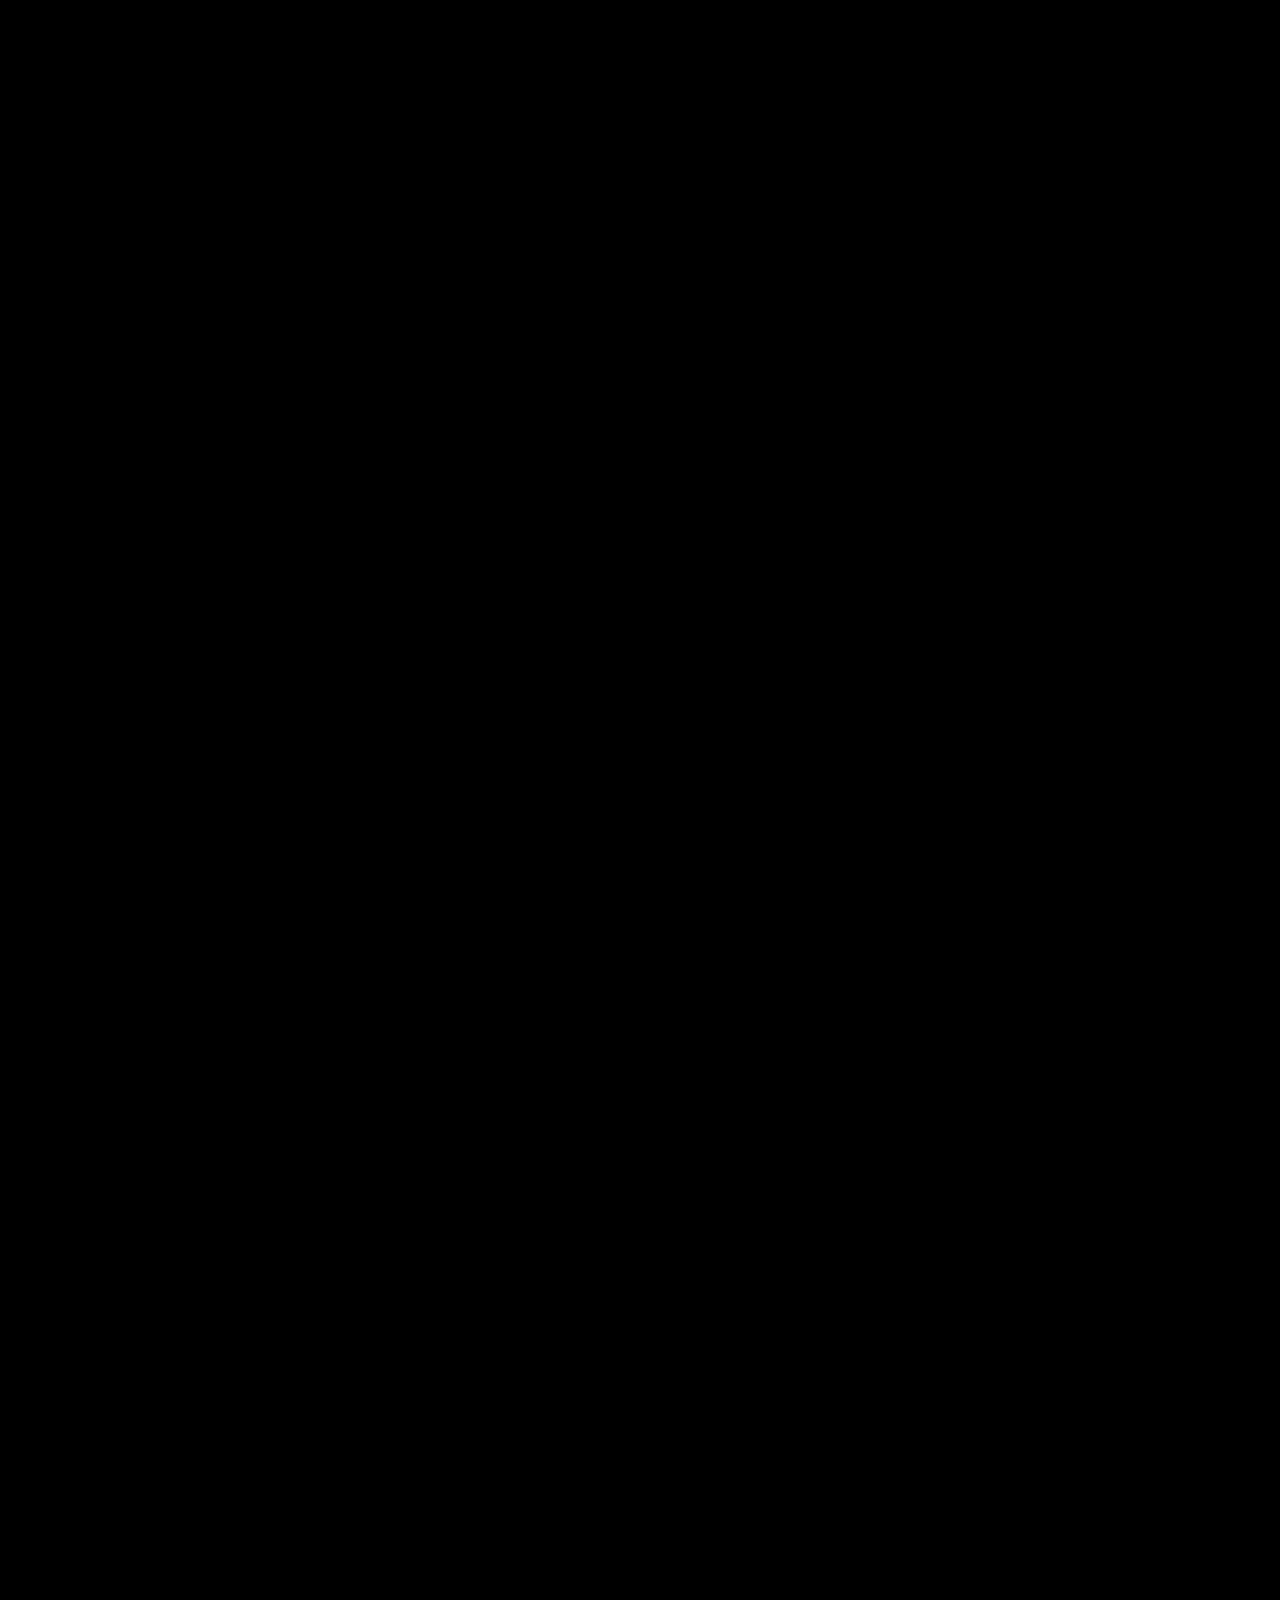
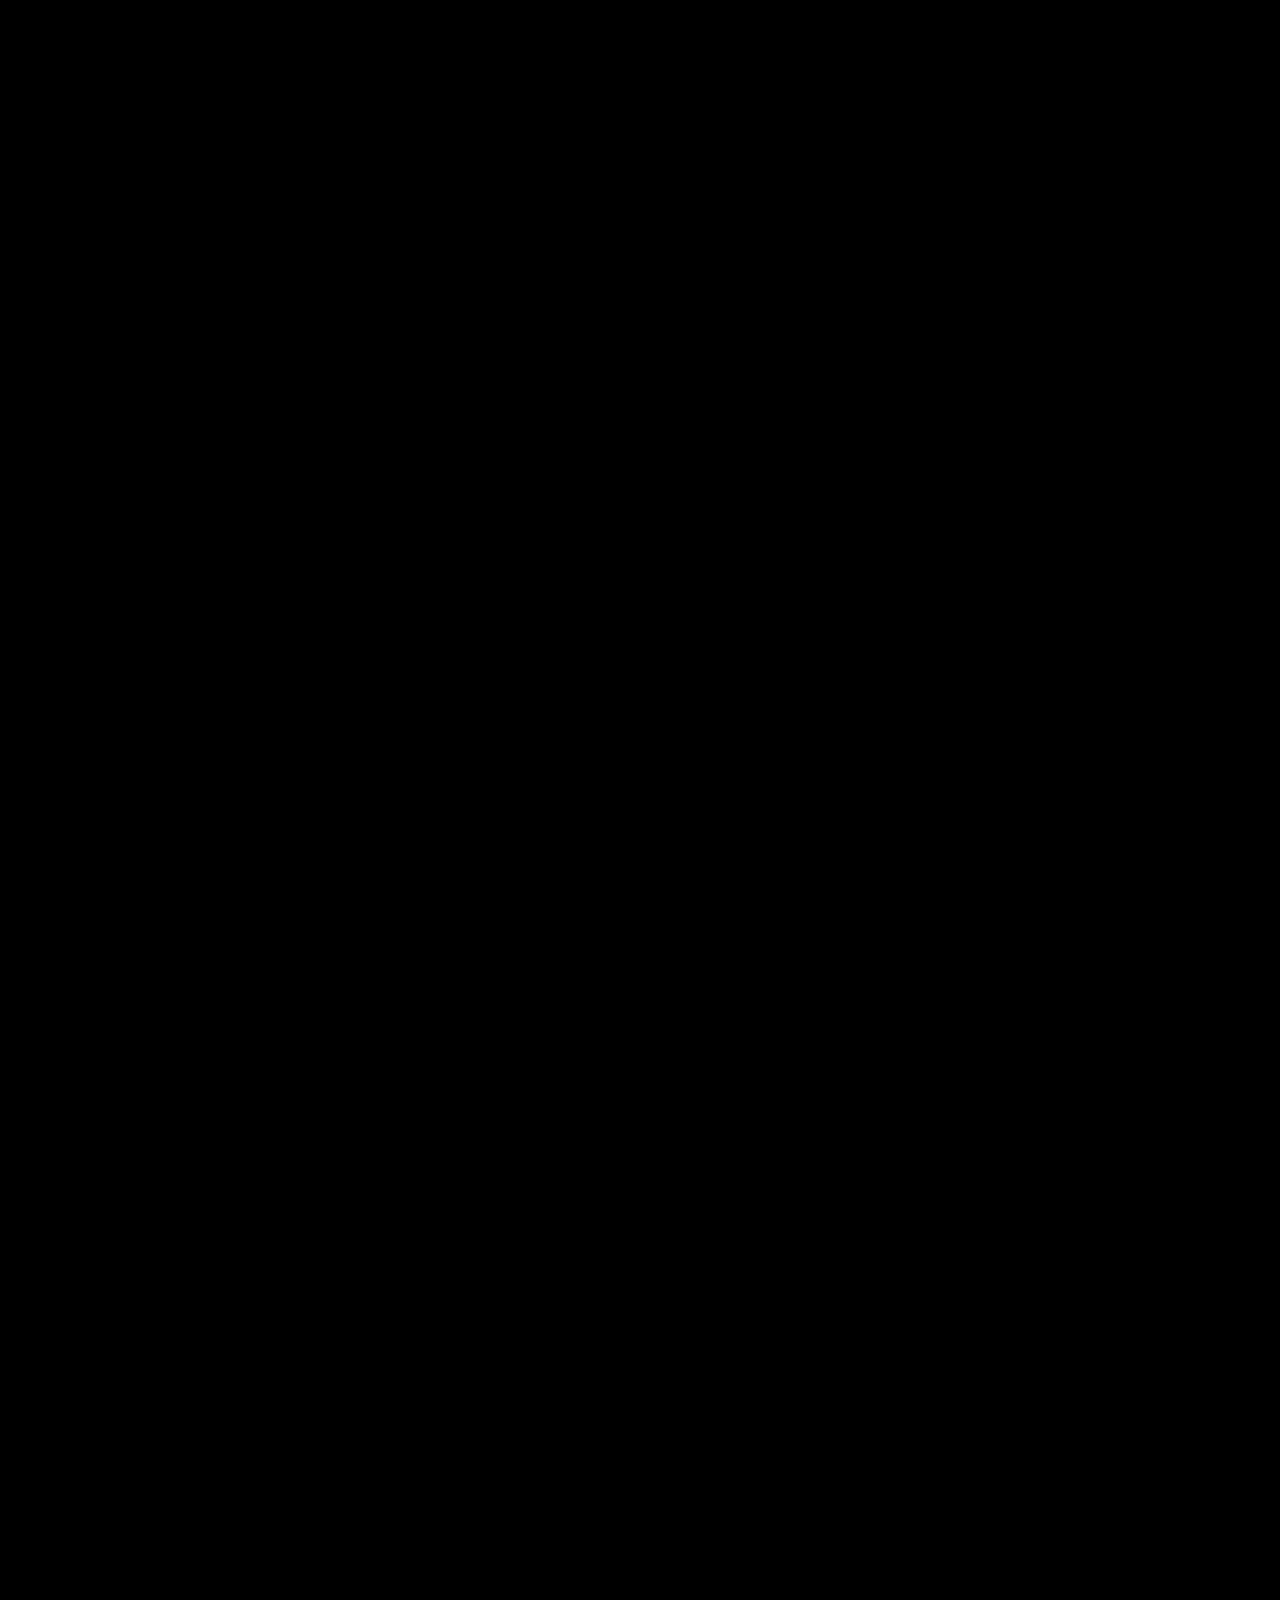
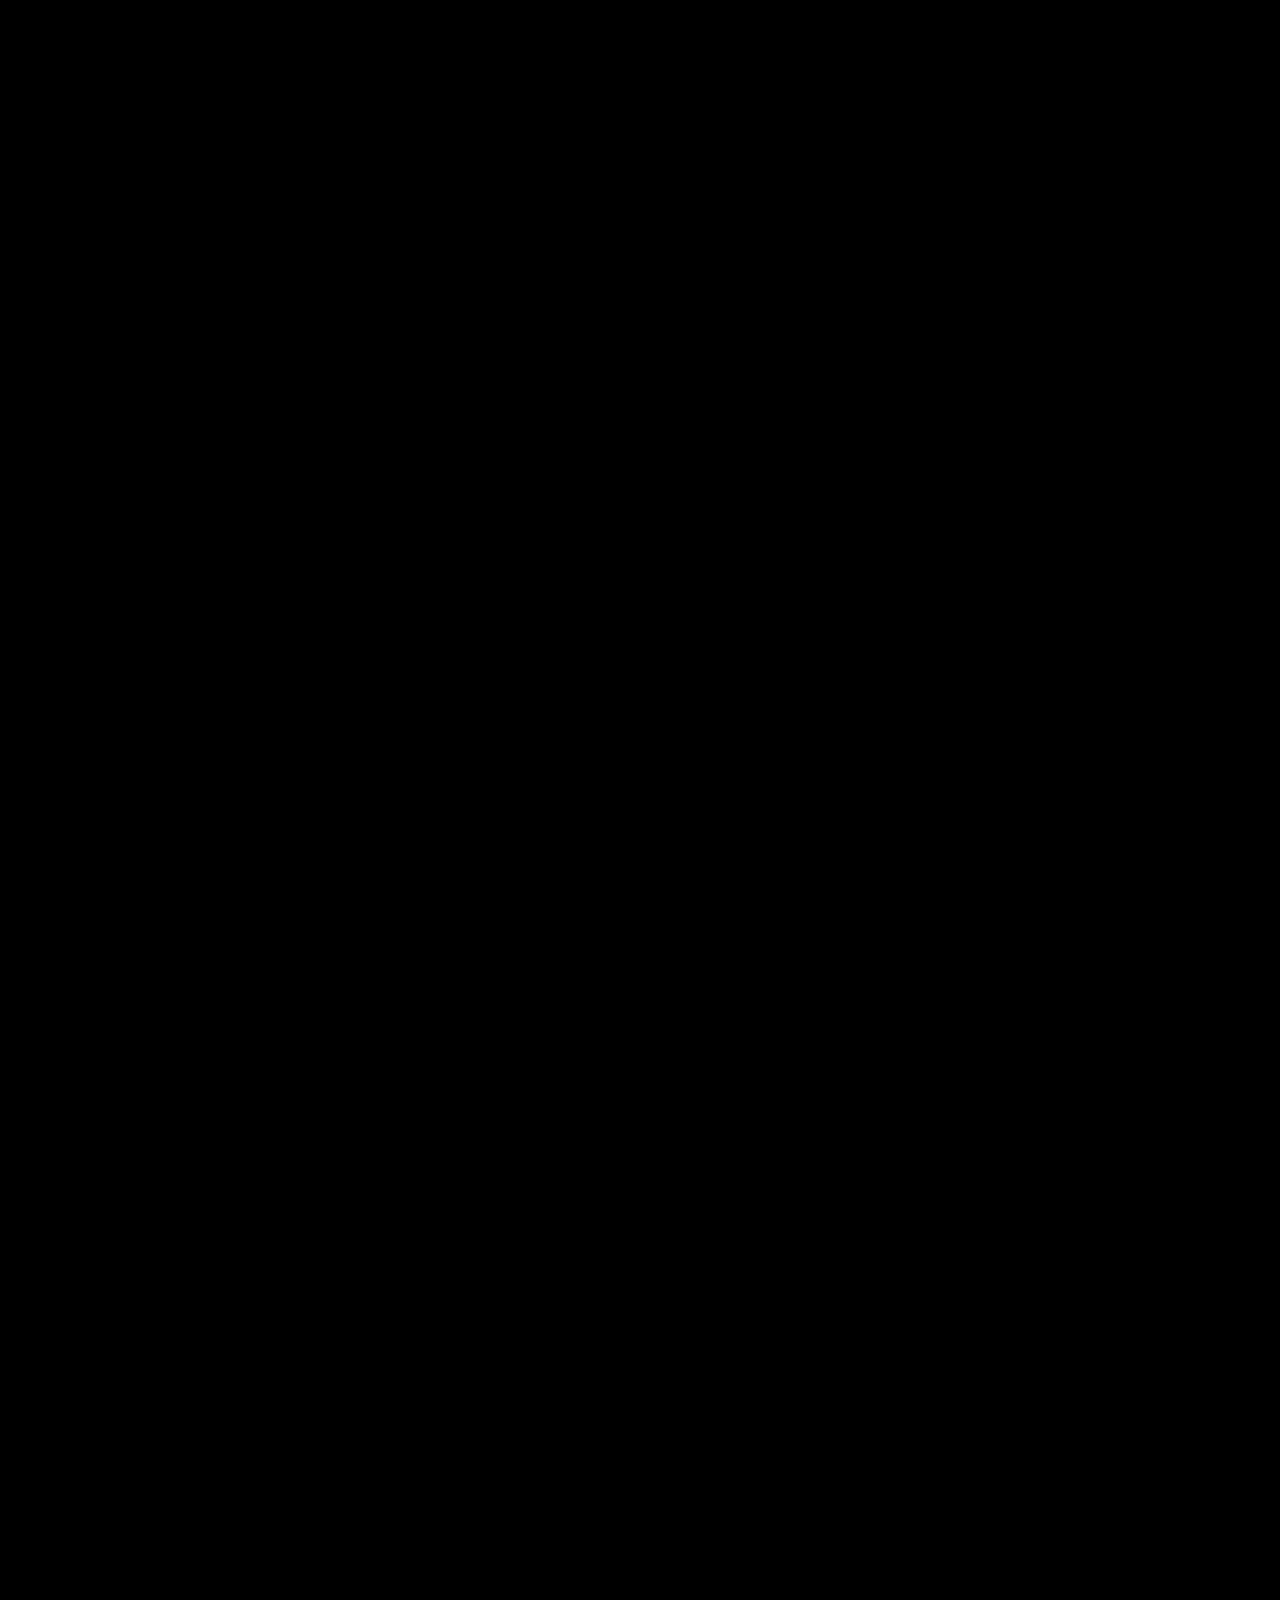
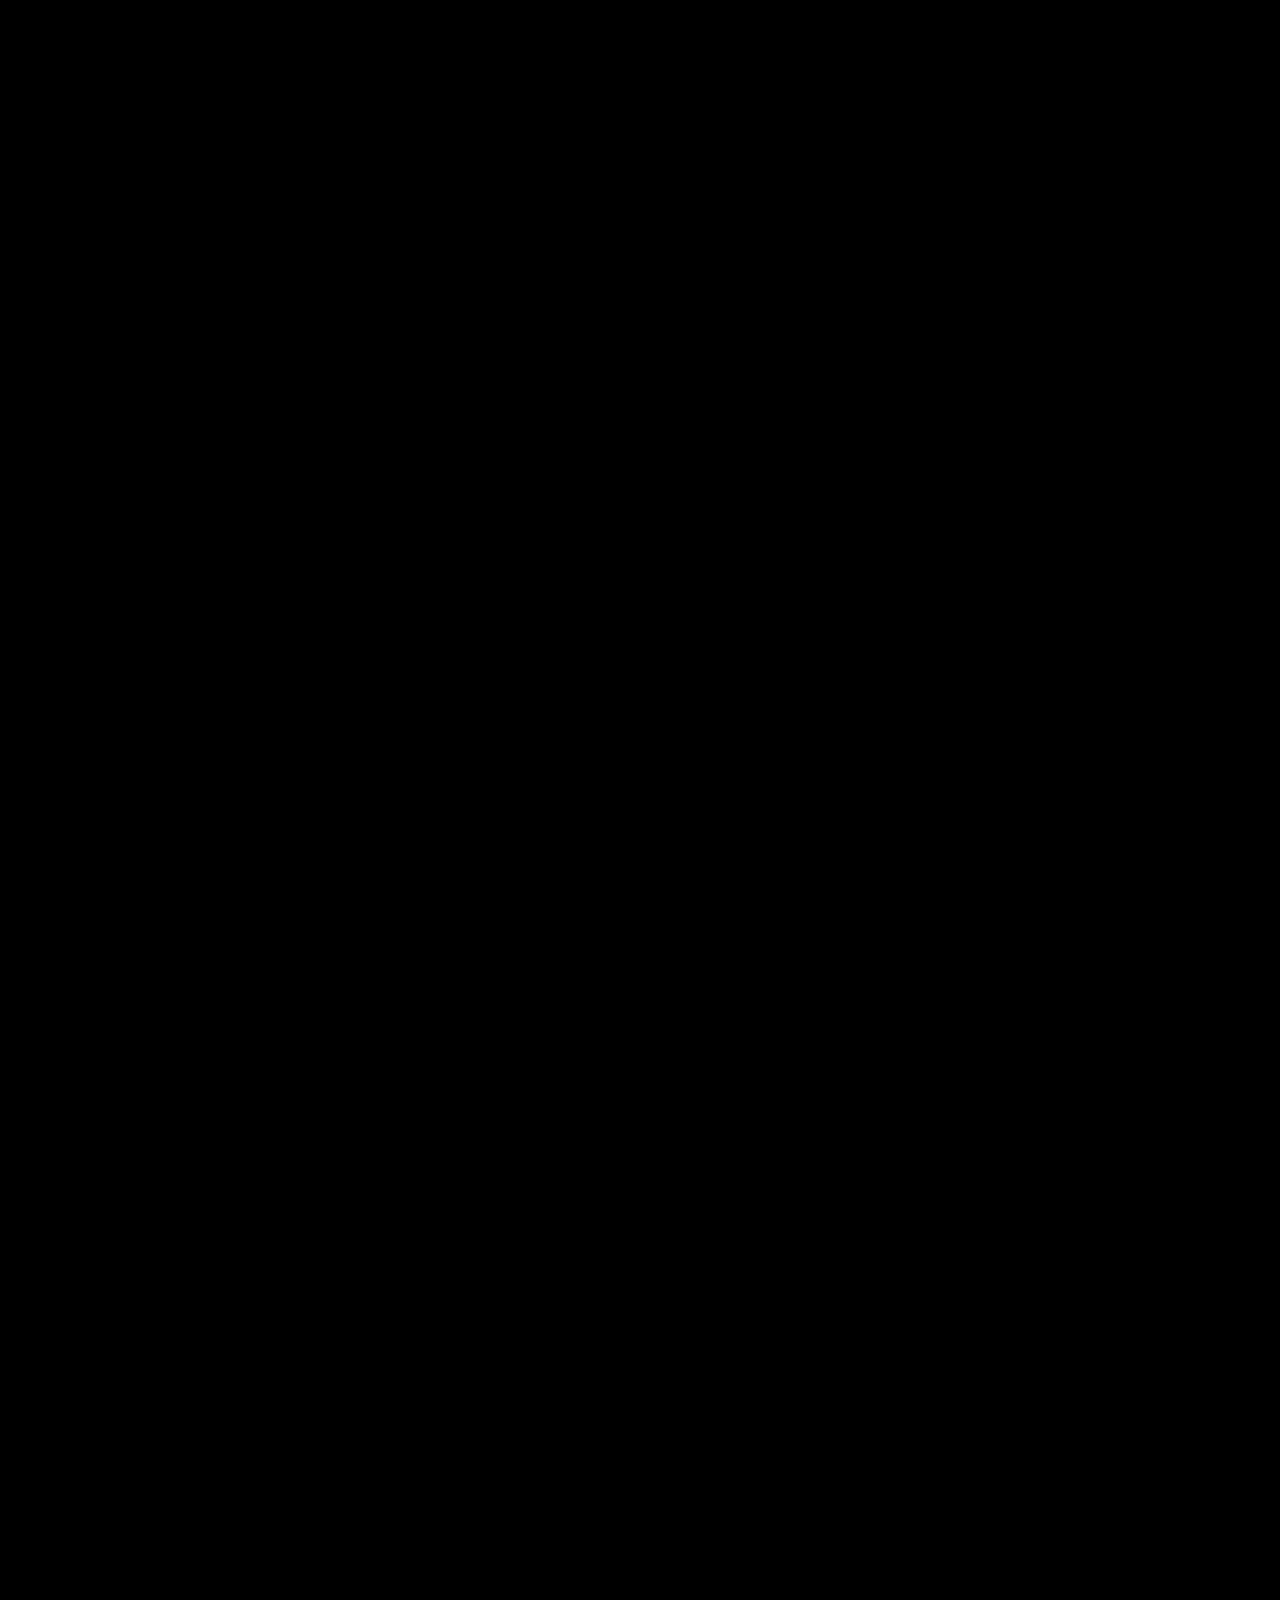
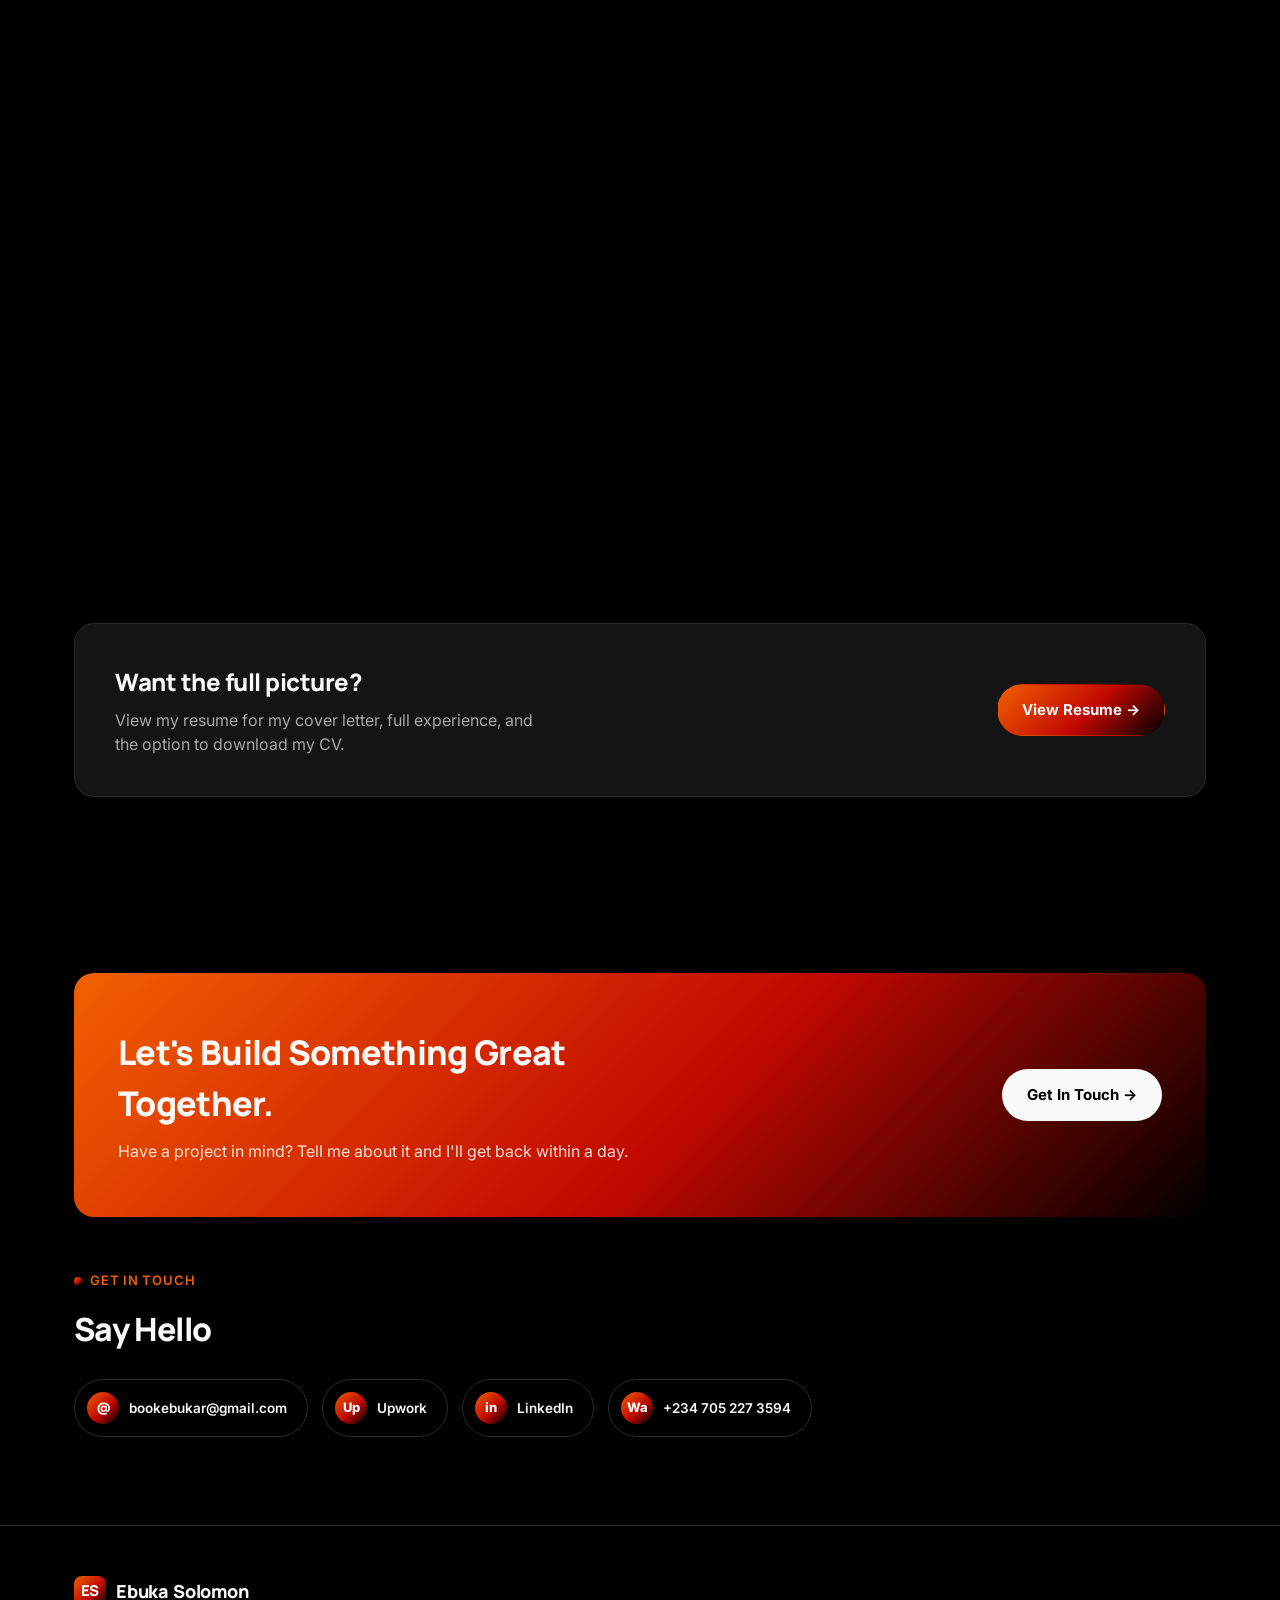
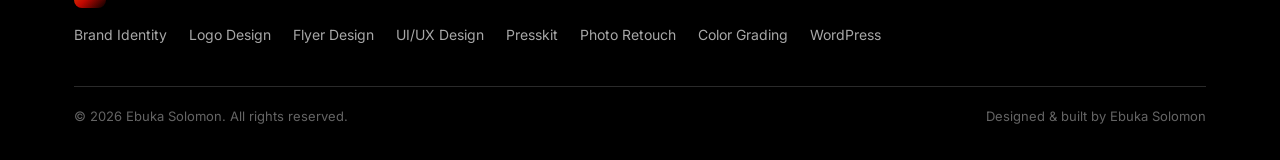
==== commit d8726871: "Add files via upload" ====
--- a/index.html
+++ b/index.html
@@ -3,8 +3,8 @@
 <head>
 <meta charset="UTF-8">
 <meta name="viewport" content="width=device-width, initial-scale=1.0">
-<title>Ebuka Solomon - Graphic & Product Designer</title>
-<meta name="description" content="Ebuka Solomon - Brand identity, logo design, UI/UX, presskits, photo retouching and WordPress design.">
+<title>Ebuka Solomon: Graphic & Product Designer</title>
+<meta name="description" content="Ebuka Solomon: brand identity, logo design, UI/UX, presskits, photo retouching and WordPress design.">
 <link rel="preconnect" href="https://fonts.googleapis.com">
 <link href="https://fonts.googleapis.com/css2?family=Manrope:wght@500;700;800&family=Inter:wght@400;500;600;700&display=swap" rel="stylesheet">
 <link rel="stylesheet" href="css/styles.css">
@@ -42,7 +42,7 @@
       <div>
         <span class="eyebrow">Graphic &amp; Product Design</span>
         <h1>Design That Makes Your Brand <span class="accent">Impossible to Ignore.</span></h1>
-        <p class="hero-sub">I help founders and businesses turn ideas into brand identities, products and digital experiences people remember - from logo to launch.</p>
+        <p class="hero-sub">I help founders and businesses turn ideas into brand identities, products and digital experiences people remember, from logo to launch.</p>
         <div class="hero-cta">
           <a href="index.html#work" class="btn btn-primary">View My Work →</a>
           <a href="index.html#contact" class="btn btn-outline">Start a Project</a>
@@ -128,53 +128,61 @@
     <div class="section-head reveal">
       <span class="eyebrow">What I Do</span>
       <h2>Eight Ways I Can Help Your Brand Grow</h2>
-      <p>Each service below has its own dedicated page with samples, case studies and downloadable files - perfect for sharing directly with clients on Upwork or by link.</p>
+      <p>Each service below has its own dedicated page with samples and case studies, perfect for sharing directly with clients on Upwork or by link.</p>
     </div>
 
     <div class="services-grid">
       <a href="brand-identity/index.html" class="service-card reveal">
+        <div class="service-icon"><svg viewBox="0 0 24 24" fill="none" stroke-width="1.8" stroke-linecap="round" stroke-linejoin="round"><circle cx="9" cy="9" r="6"/><circle cx="15" cy="15" r="6"/></svg></div>
         <span class="num">01</span>
         <h3>Brand Identity</h3>
-        <p>Full identity systems - logo, color, type and guidelines.</p>
+        <p>Full identity systems: logo, color, type and guidelines.</p>
         <span class="learn">View Service →</span>
       </a>
       <a href="logo-design/index.html" class="service-card reveal">
+        <div class="service-icon"><svg viewBox="0 0 24 24" fill="none" stroke-width="1.8" stroke-linecap="round" stroke-linejoin="round"><path d="M12 19l7-7 3 3-7 7-3-3z"/><path d="M18 13l-1.5-7.5L2 2l3.5 14.5L13 18l5-5z"/><path d="M2 2l7.586 7.586"/><circle cx="11" cy="11" r="2"/></svg></div>
         <span class="num">02</span>
         <h3>Logo Design</h3>
         <p>Distinctive marks built to work at any size, on any surface.</p>
         <span class="learn">View Service →</span>
       </a>
       <a href="flyer-design/index.html" class="service-card reveal">
+        <div class="service-icon"><svg viewBox="0 0 24 24" fill="none" stroke-width="1.8" stroke-linecap="round" stroke-linejoin="round"><rect x="5" y="2" width="14" height="20" rx="1.5"/><line x1="8" y1="7" x2="16" y2="7"/><line x1="8" y1="11" x2="16" y2="11"/><line x1="8" y1="15" x2="12" y2="15"/></svg></div>
         <span class="num">03</span>
         <h3>Flyer Design</h3>
         <p>Print and digital flyers that get noticed and get shared.</p>
         <span class="learn">View Service →</span>
       </a>
       <a href="ui-ux-design/index.html" class="service-card reveal">
+        <div class="service-icon"><svg viewBox="0 0 24 24" fill="none" stroke-width="1.8" stroke-linecap="round" stroke-linejoin="round"><rect x="3" y="3" width="18" height="18" rx="2"/><line x1="3" y1="9" x2="21" y2="9"/><line x1="9" y1="9" x2="9" y2="21"/></svg></div>
         <span class="num">04</span>
         <h3>UI/UX Design</h3>
         <p>Web and app interfaces designed around real user flows.</p>
         <span class="learn">View Service →</span>
       </a>
       <a href="press-kit/index.html" class="service-card reveal">
+        <div class="service-icon"><svg viewBox="0 0 24 24" fill="none" stroke-width="1.8" stroke-linecap="round" stroke-linejoin="round"><path d="M3 7a2 2 0 0 1 2-2h4l2 2h8a2 2 0 0 1 2 2v8a2 2 0 0 1-2 2H5a2 2 0 0 1-2-2V7z"/></svg></div>
         <span class="num">05</span>
         <h3>Electronic Presskit</h3>
-        <p>EPKs for artists and brands - bio, media, assets, one link.</p>
+        <p>EPKs for artists and brands: bio, media, assets, one link.</p>
         <span class="learn">View Service →</span>
       </a>
       <a href="photo-retouch/index.html" class="service-card reveal">
+        <div class="service-icon"><svg viewBox="0 0 24 24" fill="none" stroke-width="1.8" stroke-linecap="round" stroke-linejoin="round"><path d="M6 2v14a2 2 0 0 0 2 2h14"/><path d="M18 22V8a2 2 0 0 0-2-2H2"/></svg></div>
         <span class="num">06</span>
         <h3>Photo Retouch &amp; Edit</h3>
         <p>Professional-grade retouching for portrait and product shots.</p>
         <span class="learn">View Service →</span>
       </a>
       <a href="color-grading/index.html" class="service-card reveal">
+        <div class="service-icon"><svg viewBox="0 0 24 24" fill="none" stroke-width="1.8" stroke-linecap="round" stroke-linejoin="round"><line x1="4" y1="21" x2="4" y2="14"/><line x1="4" y1="10" x2="4" y2="3"/><line x1="12" y1="21" x2="12" y2="12"/><line x1="12" y1="8" x2="12" y2="3"/><line x1="20" y1="21" x2="20" y2="16"/><line x1="20" y1="12" x2="20" y2="3"/><line x1="1" y1="14" x2="7" y2="14"/><line x1="9" y1="8" x2="15" y2="8"/><line x1="17" y1="16" x2="23" y2="16"/></svg></div>
         <span class="num">07</span>
         <h3>Photo Color Grading</h3>
         <p>Consistent, cinematic color across your entire shoot.</p>
         <span class="learn">View Service →</span>
       </a>
       <a href="wordpress-design/index.html" class="service-card reveal">
+        <div class="service-icon"><svg viewBox="0 0 24 24" fill="none" stroke-width="1.8" stroke-linecap="round" stroke-linejoin="round"><circle cx="12" cy="12" r="10"/><line x1="2" y1="12" x2="22" y2="12"/><path d="M12 2a15 15 0 0 1 0 20a15 15 0 0 1 0-20z"/></svg></div>
         <span class="num">08</span>
         <h3>WordPress &amp; Landing Pages</h3>
         <p>Fast, conversion-focused websites built in WordPress.</p>
@@ -188,9 +196,9 @@
 <section style="padding-top:0;">
   <div class="wrap reveal">
     <div class="stats-panel">
-      <div class="stat"><h3>80+</h3><p>Projects Completed</p></div>
-      <div class="stat"><h3>50+</h3><p>Happy Clients</p></div>
-      <div class="stat"><h3>5+</h3><p>Years Experience</p></div>
+      <div class="stat"><h3>700+</h3><p>Projects Completed</p></div>
+      <div class="stat"><h3>200+</h3><p>Happy Clients</p></div>
+      <div class="stat"><h3>11+</h3><p>Years Experience</p></div>
       <div class="stat"><h3>98%</h3><p>Client Satisfaction</p></div>
     </div>
   </div>
@@ -206,7 +214,7 @@
       <div>
         <span class="eyebrow">About Me</span>
         <h2 style="font-size:clamp(26px,3.4vw,36px);">Graphic &amp; Product Designer Turning Ideas Into Brands</h2>
-        <p style="margin-top:18px; font-size:16px; max-width:560px;">I'm Ebuka Solomon, a graphic and product designer working across brand identity, UI/UX and photo/video-adjacent creative work. I partner with founders and teams who want their design to feel intentional - not templated - across every touchpoint, from a logo to a full product interface.</p>
+        <p style="margin-top:18px; font-size:16px; max-width:560px;">I'm Ebuka Solomon, a graphic and product designer working across brand identity, UI/UX and photo/video-adjacent creative work. I partner with founders and teams who want their design to feel intentional, not templated, across every touchpoint, from a logo to a full product interface.</p>
         <div class="hero-cta">
           <a href="resume/index.html" class="btn btn-dark">View Resume</a>
           <a href="index.html#contact" class="btn btn-outline" style="border-color:#00000022;">Get In Touch</a>
@@ -222,42 +230,99 @@
     <div class="section-head reveal">
       <span class="eyebrow">Featured Work</span>
       <h2>Projects I'm Proud Of</h2>
-      <p>A mix across branding, UI/UX, print and photo work. Visit any service page above for the full category breakdown.</p>
-    </div>
-
-    <div class="project-grid reveal">
-      <!-- TEMPLATE PROJECT CARD - duplicate this block for each project.
-           Put the image in /images and the PDF (if any) in /files -->
-      <div class="project-card" data-category="logo">
-        <img class="project-thumb" src="images/logo-Folio.jpg" alt="Logo Folio - collection of logo designs 2018–2026">
-        <div class="project-body">
-          <h3>Logo Folio Vol. 1</h3>
-          <p>A collection of 30+ logo marks designed for brands across industries, 2018–2026.</p>
-          <div class="project-links">
-            <a href="logo-design/index.html">View Case →</a>
-          </div>
-        </div>
-      </div>
-      <div class="project-card" data-category="uiux">
-        <img class="project-thumb" src="images/placeholder-2.jpg" alt="Project thumbnail - replace with your image">
-        <div class="project-body">
-          <h3>Project Title</h3>
-          <p>One-line description of the project and what you did.</p>
-          <div class="project-links">
-            <a href="ui-ux-design/index.html">View Case →</a>
-          </div>
-        </div>
-      </div>
-      <div class="project-card" data-category="print">
-        <img class="project-thumb" src="images/placeholder-3.jpg" alt="Project thumbnail - replace with your image">
-        <div class="project-body">
-          <h3>Project Title</h3>
-          <p>One-line description of the project and what you did.</p>
-          <div class="project-links">
-            <a href="flyer-design/index.html">View Case →</a>
-          </div>
-        </div>
-      </div>
+      <p>One frame per service. Everything here is view-only to protect client ownership, browse the case, then drop a comment or rating if you'd like.</p>
+    </div>
+
+    <div class="project-grid-4 reveal">
+
+      <div class="project-card" data-category="brand-identity">
+        <img class="project-thumb" src="images/placeholder-1.jpg" alt="Brand identity project frame">
+        <div class="project-body">
+          <h3>Frame 01: Brand Identity</h3>
+          <p>Full identity systems for founders and businesses, from logo to guidelines.</p>
+          <div class="project-links">
+            <a href="brand-identity/index.html">View Only →</a>
+          </div>
+        </div>
+      </div>
+
+      <div class="project-card" data-category="logo-design">
+        <img class="project-thumb" src="images/logo-Folio.jpg" alt="Logo Folio, collection of logo designs 2018 to 2026">
+        <div class="project-body">
+          <h3>Frame 02: Logo Design</h3>
+          <p>The Logo Folio: 59 marks designed for brands across industries since 2018.</p>
+          <div class="project-links">
+            <a href="logo-design/index.html">View Only →</a>
+          </div>
+        </div>
+      </div>
+
+      <div class="project-card" data-category="flyer-design">
+        <img class="project-thumb" src="images/placeholder-2.jpg" alt="Flyer design project frame">
+        <div class="project-body">
+          <h3>Frame 03: Flyer Design</h3>
+          <p>Print and digital flyers built to get noticed and get shared.</p>
+          <div class="project-links">
+            <a href="flyer-design/index.html">View Only →</a>
+          </div>
+        </div>
+      </div>
+
+      <div class="project-card" data-category="ui-ux-design">
+        <img class="project-thumb" src="images/placeholder-3.jpg" alt="UI/UX design project frame">
+        <div class="project-body">
+          <h3>Frame 04: UI/UX Design</h3>
+          <p>Web and app interfaces designed around real user flows.</p>
+          <div class="project-links">
+            <a href="ui-ux-design/index.html">View Only →</a>
+          </div>
+        </div>
+      </div>
+
+      <div class="project-card" data-category="press-kit">
+        <img class="project-thumb" src="images/placeholder-1.jpg" alt="Electronic presskit project frame">
+        <div class="project-body">
+          <h3>Frame 05: Electronic Presskit</h3>
+          <p>EPKs for artists and brands: bio, media, assets, one link.</p>
+          <div class="project-links">
+            <a href="press-kit/index.html">View Only →</a>
+          </div>
+        </div>
+      </div>
+
+      <div class="project-card" data-category="photo-retouch">
+        <img class="project-thumb" src="images/placeholder-2.jpg" alt="Photo retouch before and after project frame">
+        <div class="project-body">
+          <h3>Frame 06: Photo Retouch</h3>
+          <p>Before-and-after portrait and product retouching.</p>
+          <div class="project-links">
+            <a href="photo-retouch/index.html">View Only →</a>
+          </div>
+        </div>
+      </div>
+
+      <div class="project-card" data-category="color-grading">
+        <img class="project-thumb" src="images/placeholder-3.jpg" alt="Color grading project frame">
+        <div class="project-body">
+          <h3>Frame 07: Color Grading</h3>
+          <p>Consistent, cinematic color across a full shoot.</p>
+          <div class="project-links">
+            <a href="color-grading/index.html">View Only →</a>
+          </div>
+        </div>
+      </div>
+
+      <div class="project-card" data-category="wordpress-design">
+        <img class="project-thumb" src="images/placeholder-1.jpg" alt="WordPress and landing page project frame">
+        <div class="project-body">
+          <h3>Frame 08: WordPress &amp; Landing Pages</h3>
+          <p>Fast, conversion-focused websites built in WordPress.</p>
+          <div class="project-links">
+            <a href="wordpress-design/index.html">View Only →</a>
+          </div>
+        </div>
+      </div>
+
     </div>
   </div>
 </section>
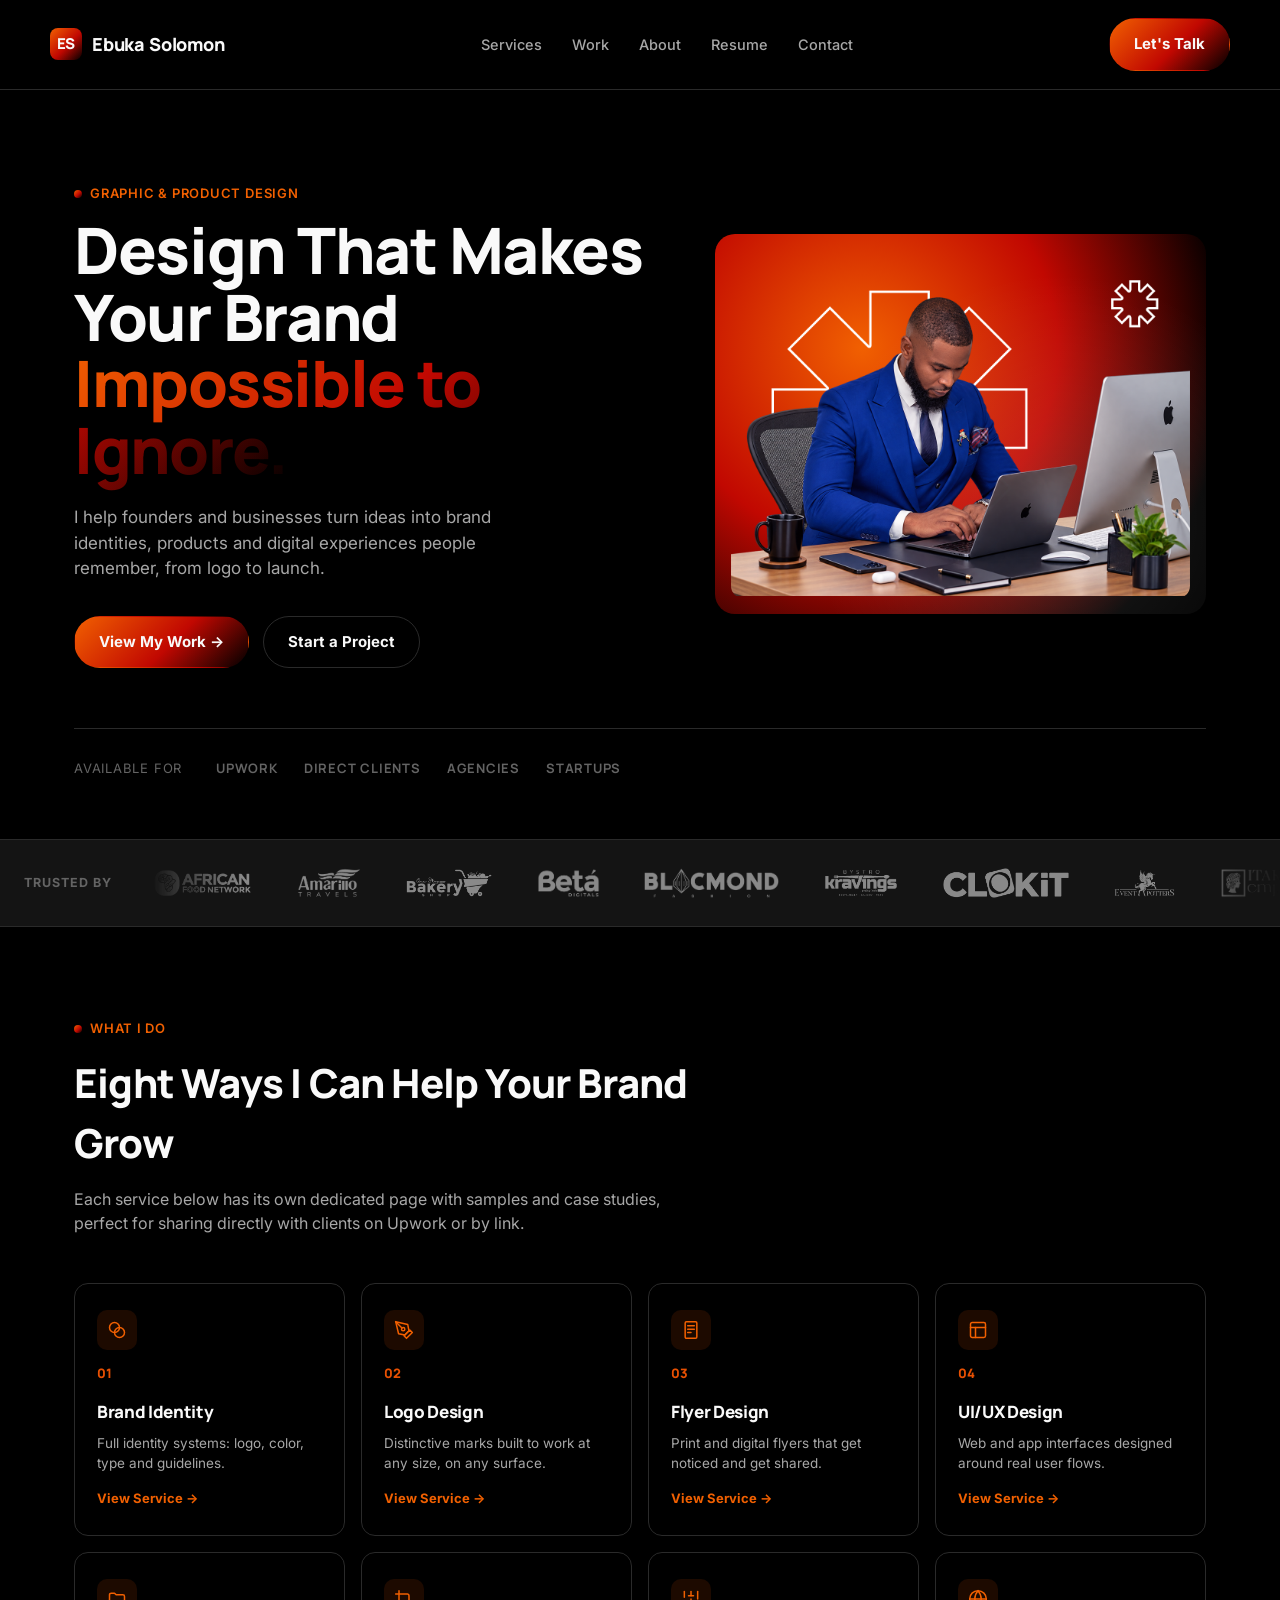
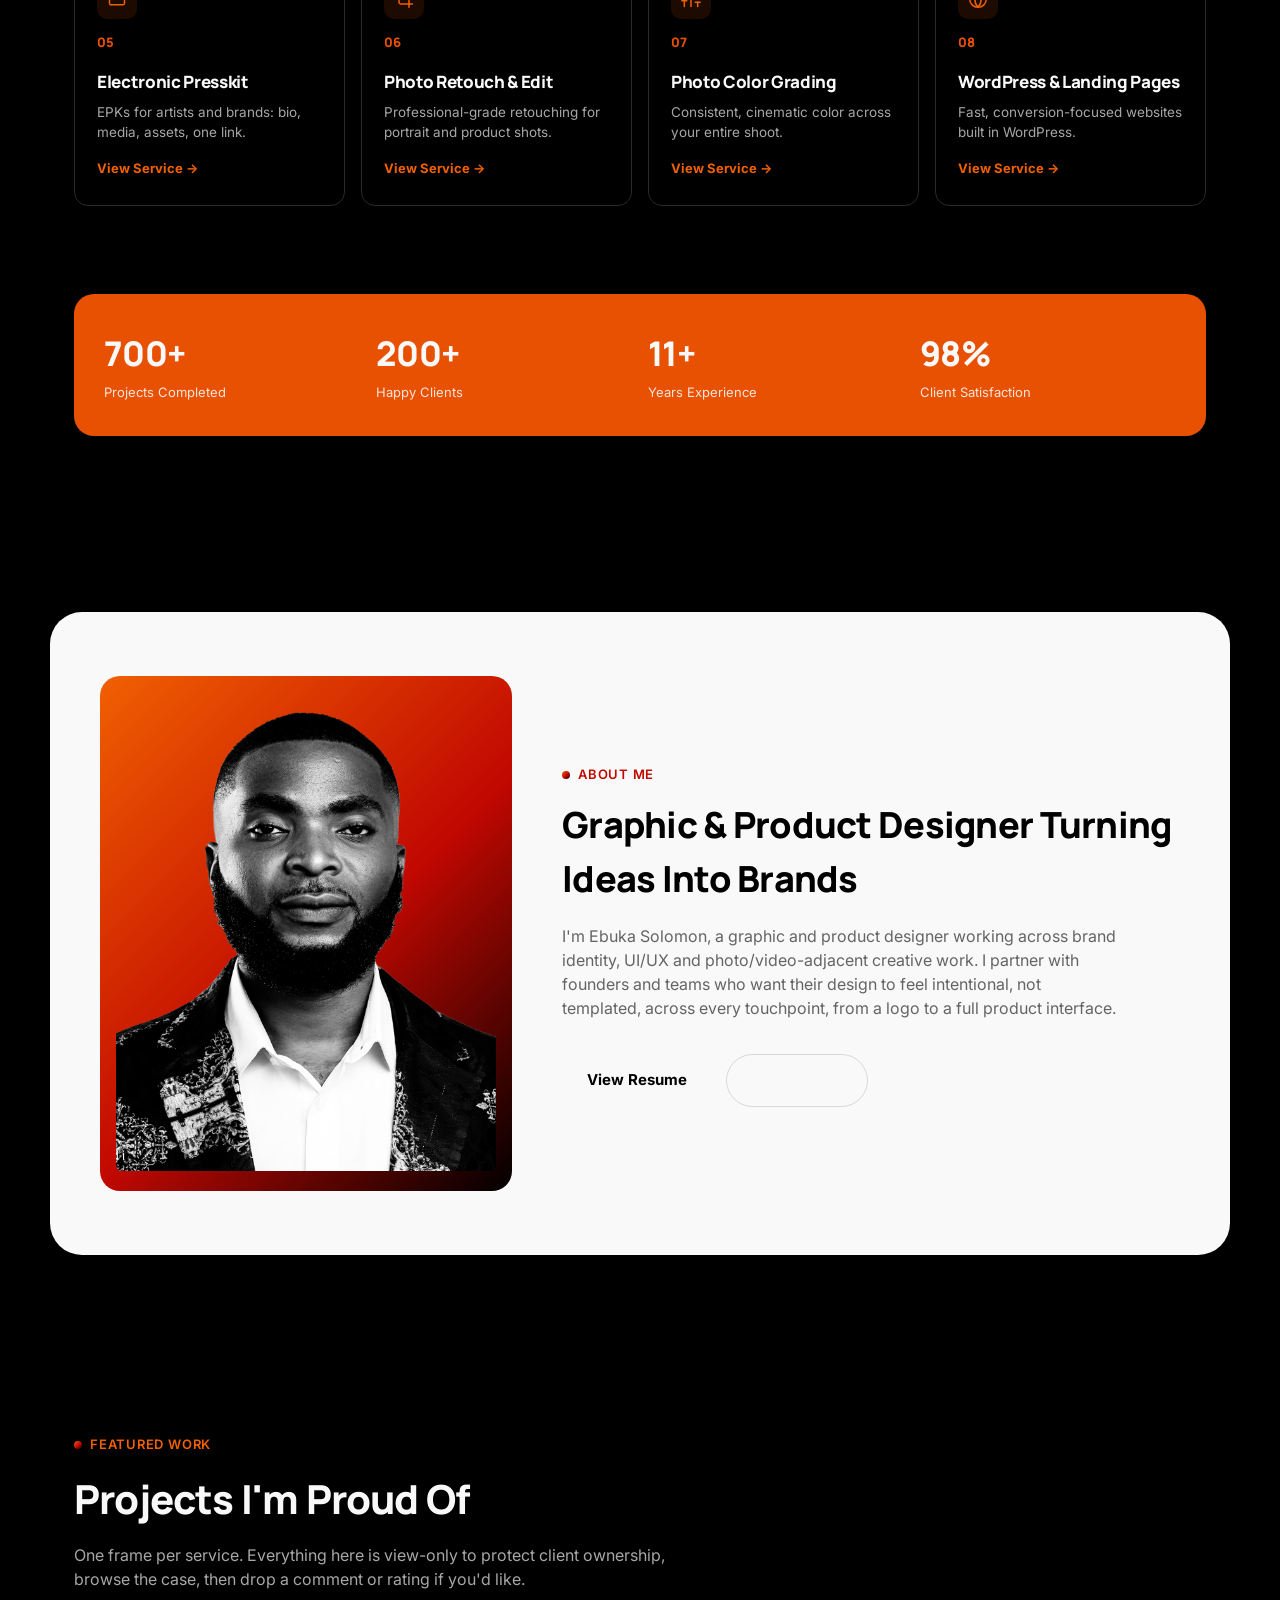
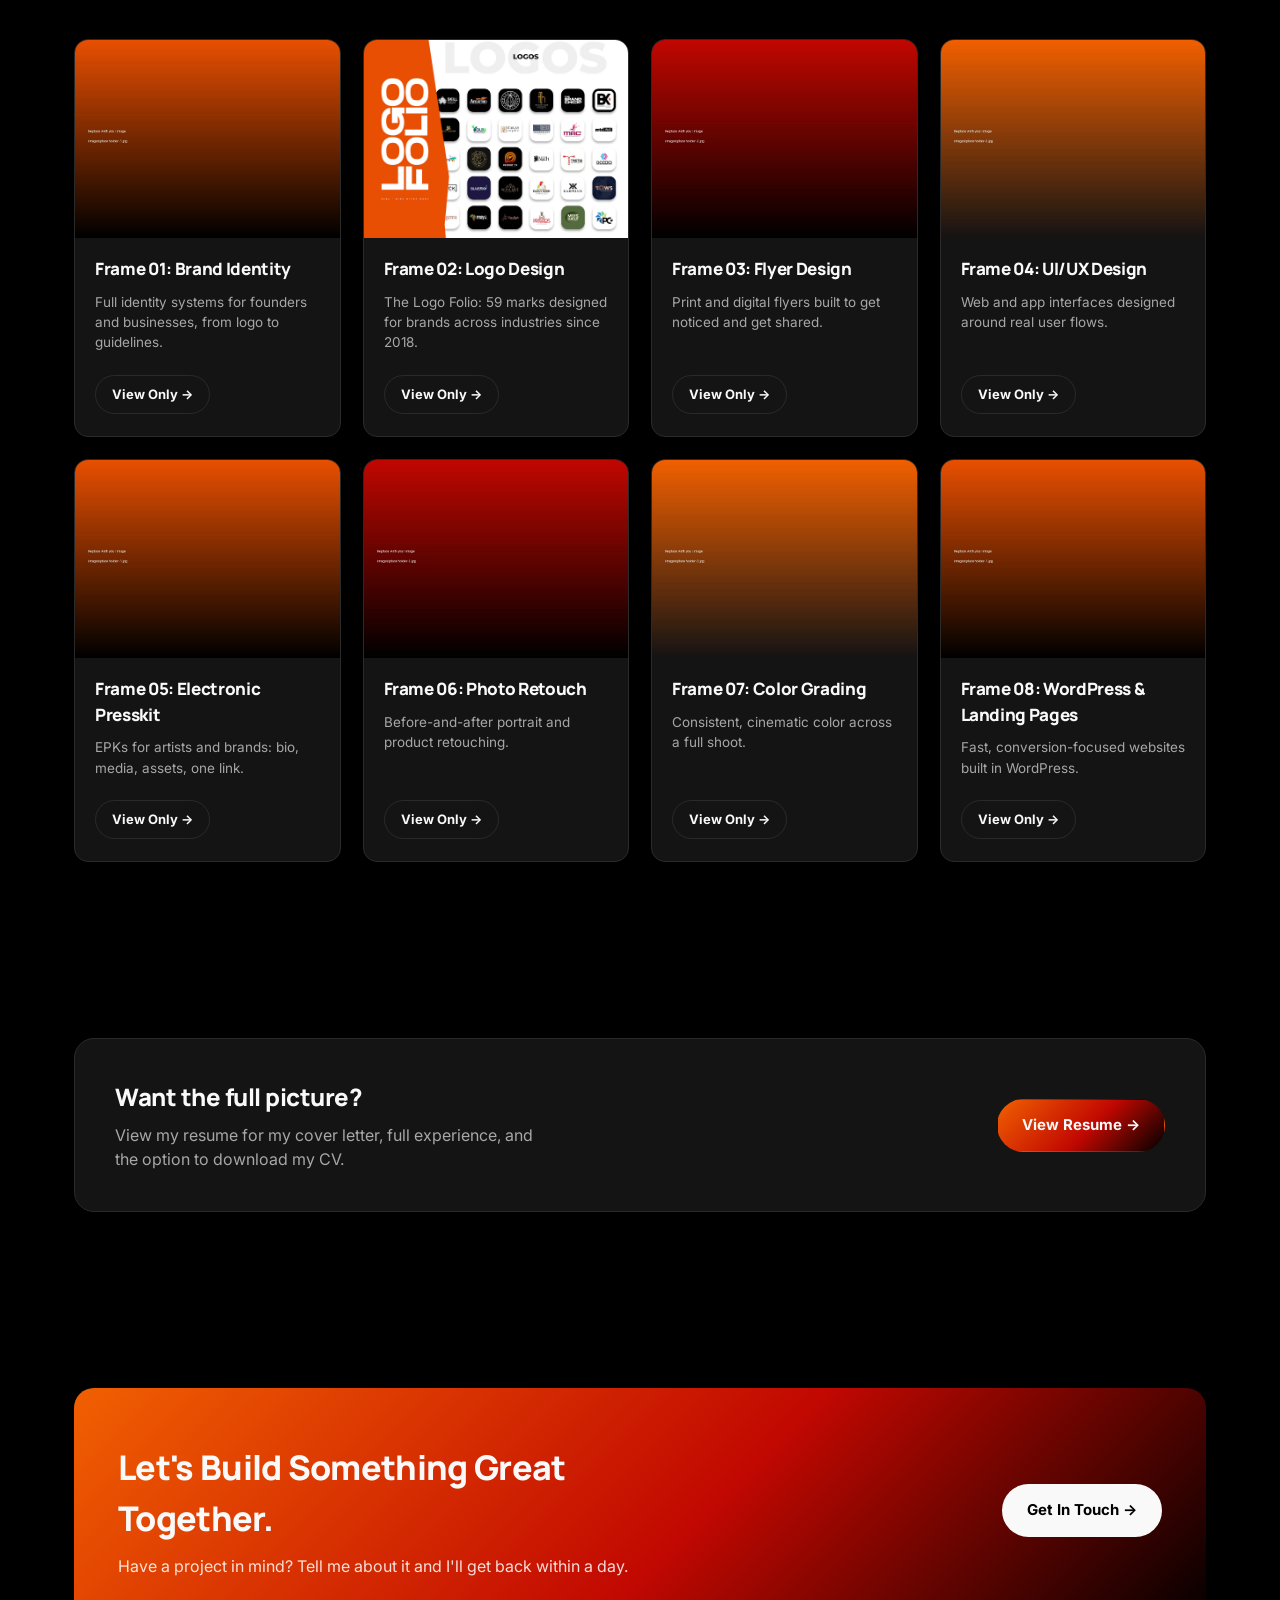
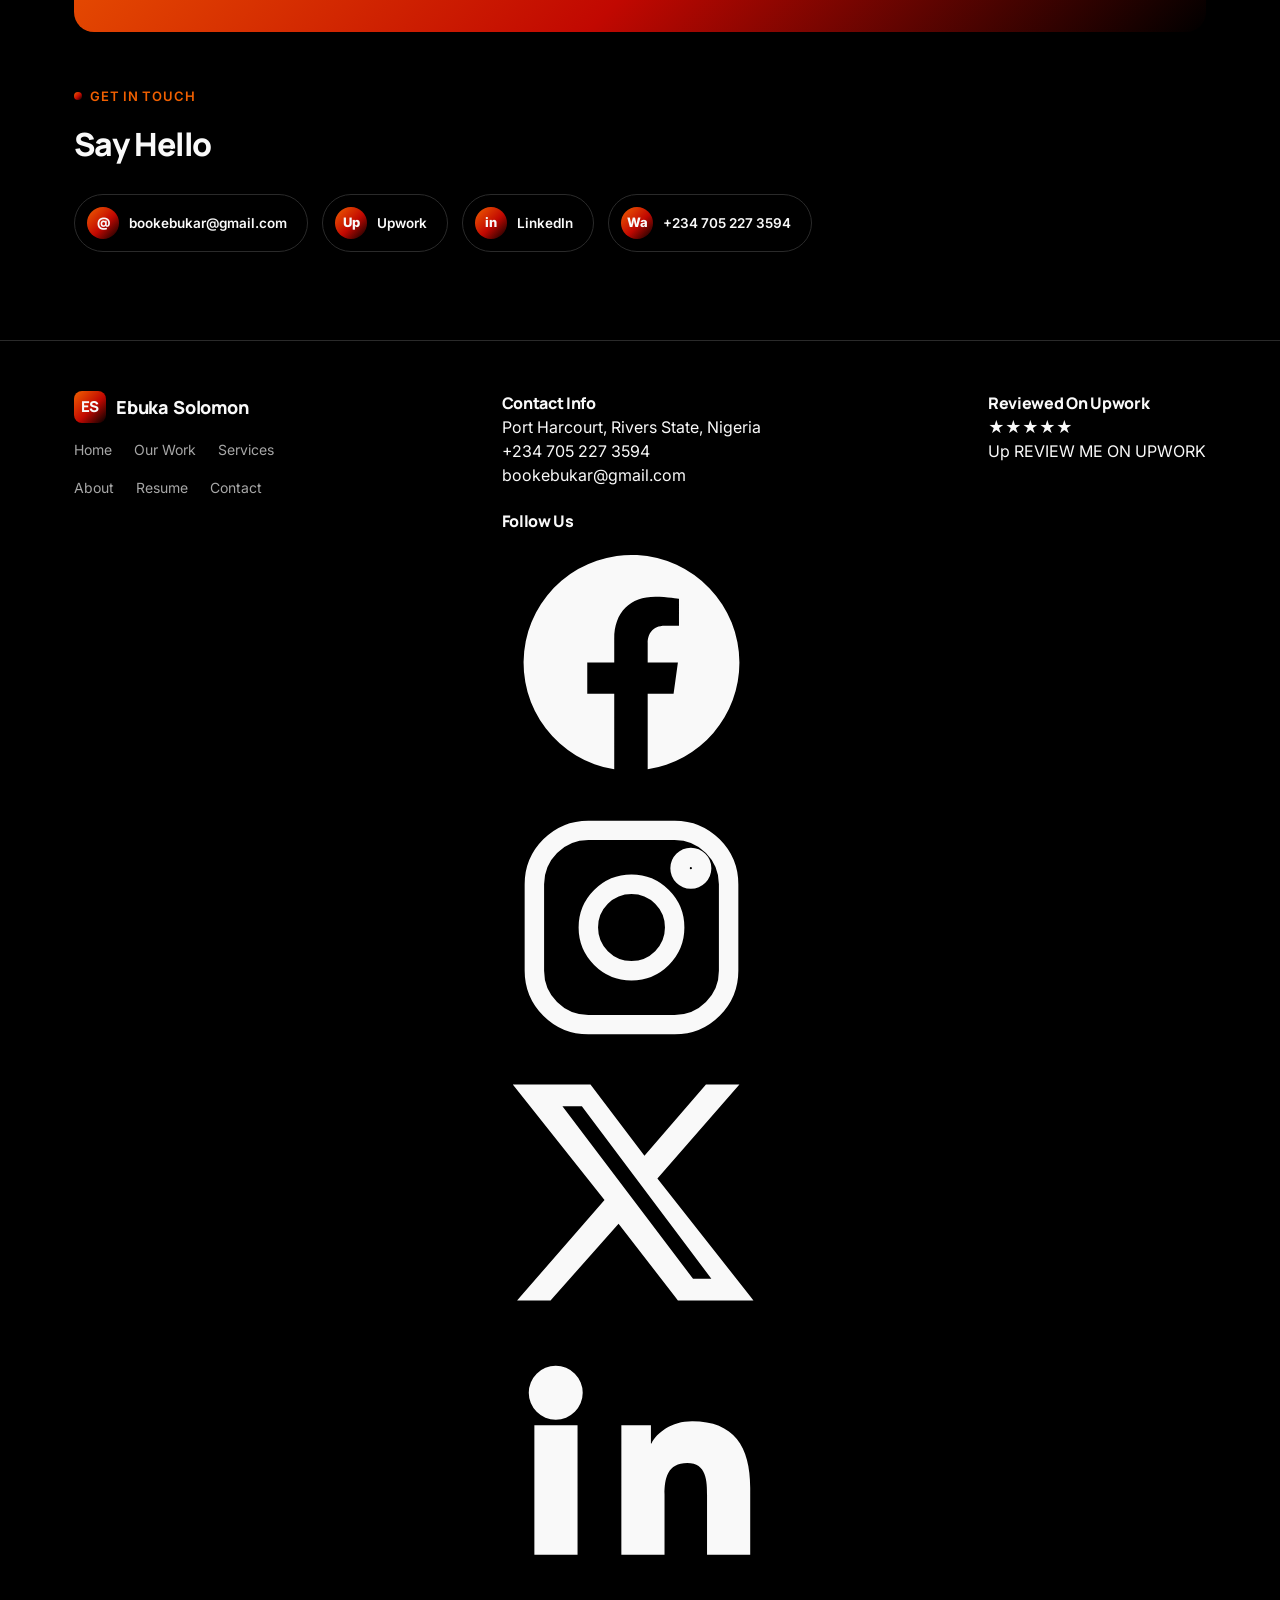
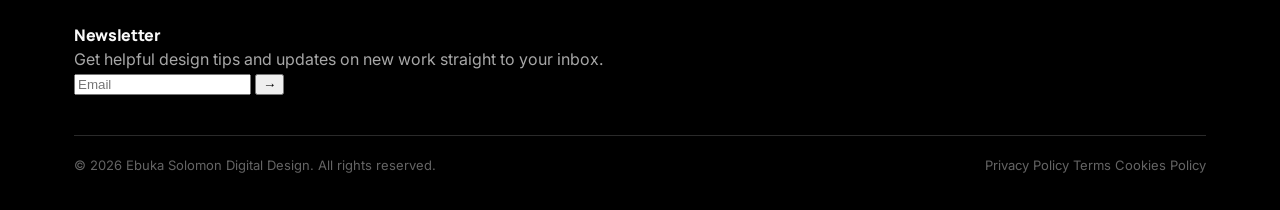
==== commit 2e77171a: "Add files via upload" ====
--- a/index.html
+++ b/index.html
@@ -236,7 +236,7 @@
     <div class="project-grid-4 reveal">
 
       <div class="project-card" data-category="brand-identity">
-        <img class="project-thumb" src="images/placeholder-1.jpg" alt="Brand identity project frame">
+        <img class="project-thumb lightbox-img" data-group="featured-work" src="images/placeholder-1.jpg" alt="Brand identity project frame">
         <div class="project-body">
           <h3>Frame 01: Brand Identity</h3>
           <p>Full identity systems for founders and businesses, from logo to guidelines.</p>
@@ -247,7 +247,7 @@
       </div>
 
       <div class="project-card" data-category="logo-design">
-        <img class="project-thumb" src="images/logo-Folio.jpg" alt="Logo Folio, collection of logo designs 2018 to 2026">
+        <img class="project-thumb lightbox-img" data-group="featured-work" src="images/logo-Folio.jpg" alt="Logo Folio, collection of logo designs 2018 to 2026">
         <div class="project-body">
           <h3>Frame 02: Logo Design</h3>
           <p>The Logo Folio: 59 marks designed for brands across industries since 2018.</p>
@@ -258,7 +258,7 @@
       </div>
 
       <div class="project-card" data-category="flyer-design">
-        <img class="project-thumb" src="images/placeholder-2.jpg" alt="Flyer design project frame">
+        <img class="project-thumb lightbox-img" data-group="featured-work" src="images/placeholder-2.jpg" alt="Flyer design project frame">
         <div class="project-body">
           <h3>Frame 03: Flyer Design</h3>
           <p>Print and digital flyers built to get noticed and get shared.</p>
@@ -269,7 +269,7 @@
       </div>
 
       <div class="project-card" data-category="ui-ux-design">
-        <img class="project-thumb" src="images/placeholder-3.jpg" alt="UI/UX design project frame">
+        <img class="project-thumb lightbox-img" data-group="featured-work" src="images/placeholder-3.jpg" alt="UI/UX design project frame">
         <div class="project-body">
           <h3>Frame 04: UI/UX Design</h3>
           <p>Web and app interfaces designed around real user flows.</p>
@@ -280,7 +280,7 @@
       </div>
 
       <div class="project-card" data-category="press-kit">
-        <img class="project-thumb" src="images/placeholder-1.jpg" alt="Electronic presskit project frame">
+        <img class="project-thumb lightbox-img" data-group="featured-work" src="images/placeholder-1.jpg" alt="Electronic presskit project frame">
         <div class="project-body">
           <h3>Frame 05: Electronic Presskit</h3>
           <p>EPKs for artists and brands: bio, media, assets, one link.</p>
@@ -291,7 +291,7 @@
       </div>
 
       <div class="project-card" data-category="photo-retouch">
-        <img class="project-thumb" src="images/placeholder-2.jpg" alt="Photo retouch before and after project frame">
+        <img class="project-thumb lightbox-img" data-group="featured-work" src="images/placeholder-2.jpg" alt="Photo retouch before and after project frame">
         <div class="project-body">
           <h3>Frame 06: Photo Retouch</h3>
           <p>Before-and-after portrait and product retouching.</p>
@@ -302,7 +302,7 @@
       </div>
 
       <div class="project-card" data-category="color-grading">
-        <img class="project-thumb" src="images/placeholder-3.jpg" alt="Color grading project frame">
+        <img class="project-thumb lightbox-img" data-group="featured-work" src="images/placeholder-3.jpg" alt="Color grading project frame">
         <div class="project-body">
           <h3>Frame 07: Color Grading</h3>
           <p>Consistent, cinematic color across a full shoot.</p>
@@ -313,7 +313,7 @@
       </div>
 
       <div class="project-card" data-category="wordpress-design">
-        <img class="project-thumb" src="images/placeholder-1.jpg" alt="WordPress and landing page project frame">
+        <img class="project-thumb lightbox-img" data-group="featured-work" src="images/placeholder-1.jpg" alt="WordPress and landing page project frame">
         <div class="project-body">
           <h3>Frame 08: WordPress &amp; Landing Pages</h3>
           <p>Fast, conversion-focused websites built in WordPress.</p>
@@ -375,23 +375,72 @@
 <footer class="site-footer">
   <div class="wrap">
     <div class="footer-grid">
-      <div>
+
+      <div class="footer-col">
         <a href="index.html" class="logo"><span class="logo-mark">ES</span> Ebuka Solomon</a>
-        <ul class="footer-links">
-          <li><a href="brand-identity/index.html">Brand Identity</a></li>
-          <li><a href="logo-design/index.html">Logo Design</a></li>
-          <li><a href="flyer-design/index.html">Flyer Design</a></li>
-          <li><a href="ui-ux-design/index.html">UI/UX Design</a></li>
-          <li><a href="press-kit/index.html">Presskit</a></li>
-          <li><a href="photo-retouch/index.html">Photo Retouch</a></li>
-          <li><a href="color-grading/index.html">Color Grading</a></li>
-          <li><a href="wordpress-design/index.html">WordPress</a></li>
-        </ul>
-      </div>
-    </div>
+        <div class="footer-nav-cols">
+          <ul class="footer-links">
+            <li><a href="index.html">Home</a></li>
+            <li><a href="index.html#work">Our Work</a></li>
+            <li><a href="index.html#services">Services</a></li>
+          </ul>
+          <ul class="footer-links">
+            <li><a href="index.html#about">About</a></li>
+            <li><a href="resume/index.html">Resume</a></li>
+            <li><a href="index.html#contact">Contact</a></li>
+          </ul>
+        </div>
+      </div>
+
+      <div class="footer-col">
+        <h4>Contact Info</h4>
+        <div class="footer-contact-line">Port Harcourt, Rivers State, Nigeria</div>
+        <div class="footer-contact-line"><a href="tel:+2347052273594">+234 705 227 3594</a></div>
+        <div class="footer-contact-line"><a href="mailto:bookebukar@gmail.com">bookebukar@gmail.com</a></div>
+        <h4 style="margin-top:22px;">Follow Us</h4>
+        <div class="footer-social">
+          <a href="#" target="_blank" rel="noopener" aria-label="Facebook">
+            <svg viewBox="0 0 24 24" fill="currentColor"><path d="M22 12a10 10 0 1 0-11.6 9.9v-7H7.9V12h2.5V9.8c0-2.5 1.5-3.9 3.8-3.9 1.1 0 2.2.2 2.2.2v2.5h-1.3c-1.2 0-1.6.8-1.6 1.6V12h2.8l-.4 2.9h-2.4v7A10 10 0 0 0 22 12z"/></svg>
+          </a>
+          <a href="#" target="_blank" rel="noopener" aria-label="Instagram">
+            <svg viewBox="0 0 24 24" fill="none" stroke="currentColor" stroke-width="1.8"><rect x="3" y="3" width="18" height="18" rx="5"/><circle cx="12" cy="12" r="4"/><circle cx="17.5" cy="6.5" r="1"/></svg>
+          </a>
+          <a href="#" target="_blank" rel="noopener" aria-label="X (Twitter)">
+            <svg viewBox="0 0 24 24" fill="currentColor"><path d="M18.9 2H22l-7.6 8.7L23.3 22h-7l-5.5-7.1L4.5 22H1.4l8.1-9.3L1 2h7.2l5 6.6L18.9 2zm-1.2 18h1.7L7.4 4H5.6l12.1 16z"/></svg>
+          </a>
+          <a href="https://www.linkedin.com/in/ebukarofficial/" target="_blank" rel="noopener" aria-label="LinkedIn">
+            <svg viewBox="0 0 24 24" fill="currentColor"><path d="M4.98 3.5a2.5 2.5 0 1 1 0 5 2.5 2.5 0 0 1 0-5zM3 9h4v12H3V9zm7 0h3.8v1.7h.05c.53-1 1.83-2.05 3.77-2.05C21.5 8.65 23 11 23 14.8V21h-4v-5.5c0-1.3-.03-3-1.83-3-1.83 0-2.11 1.43-2.11 2.9V21h-4V9z"/></svg>
+          </a>
+        </div>
+      </div>
+
+      <div class="footer-col">
+        <h4>Reviewed On Upwork</h4>
+        <div class="footer-stars">★★★★★</div>
+        <a href="https://www.upwork.com/freelancers/ebukasolomon" target="_blank" rel="noopener" class="footer-review-badge">
+          <span class="mark">Up</span>
+          <span class="txt">REVIEW ME ON UPWORK</span>
+        </a>
+      </div>
+
+      <div class="footer-col footer-newsletter">
+        <h4>Newsletter</h4>
+        <p>Get helpful design tips and updates on new work straight to your inbox.</p>
+        <form class="footer-newsletter-form" onsubmit="event.preventDefault(); var e=this.querySelector('input').value; if(e){window.location.href='mailto:bookebukar@gmail.com?subject=Newsletter%20Signup&body=Please%20add%20me%20to%20the%20newsletter%3A%20'+encodeURIComponent(e);}">
+          <input type="email" placeholder="Email" required>
+          <button type="submit" aria-label="Subscribe">→</button>
+        </form>
+      </div>
+
+    </div>
+
     <div class="footer-bottom">
-      <span>© 2026 Ebuka Solomon. All rights reserved.</span>
-      <span>Designed &amp; built by Ebuka Solomon</span>
+      <span>© 2026 Ebuka Solomon Digital Design. All rights reserved.</span>
+      <div class="footer-bottom-links">
+        <a href="privacy-policy.html">Privacy Policy</a>
+        <a href="terms.html">Terms</a>
+        <a href="cookies-policy.html">Cookies Policy</a>
+      </div>
     </div>
   </div>
 </footer>
--- a/css/styles.css
+++ b/css/styles.css
@@ -368,13 +368,13 @@
   margin-bottom: 16px;
   display: block;
 }
-.service-card h3 { font-size: 17px; color: var(--black); margin-bottom: 8px; }
-.service-card p { font-size: 13.5px; color: var(--gray); }
+.service-card h3 { font-size: 17px; color: var(--white); margin-bottom: 8px; }
+.service-card p { font-size: 13.5px; color: var(--light-gray); }
 .service-card .learn {
   margin-top: 16px;
   font-size: 13px;
   font-weight: 700;
-  color: var(--orange-deep);
+  color: var(--orange-bright);
   display: inline-flex;
   align-items: center;
   gap: 6px;
@@ -382,6 +382,17 @@
 .service-card.featured { background: var(--black); }
 .service-card.featured h3, .service-card.featured .num { color: var(--white); }
 .service-card.featured p { color: var(--light-gray); }
+.service-icon {
+  width: 40px;
+  height: 40px;
+  border-radius: 10px;
+  background: rgba(232,80,2,0.12);
+  display: flex;
+  align-items: center;
+  justify-content: center;
+  margin-bottom: 14px;
+}
+.service-icon svg { width: 20px; height: 20px; stroke: var(--orange-bright); }
 
 @media (max-width: 980px) { .services-grid { grid-template-columns: repeat(2, 1fr); } }
 @media (max-width: 560px) { .services-grid { grid-template-columns: 1fr; } }
@@ -460,6 +471,14 @@
 @media (max-width: 980px) { .project-grid { grid-template-columns: repeat(2, 1fr); } }
 @media (max-width: 620px) { .project-grid { grid-template-columns: 1fr; } }
 
+.project-grid-4 {
+  display: grid;
+  grid-template-columns: repeat(4, 1fr);
+  gap: 22px;
+}
+@media (max-width: 980px) { .project-grid-4 { grid-template-columns: repeat(2, 1fr); } }
+@media (max-width: 620px) { .project-grid-4 { grid-template-columns: 1fr; } }
+
 /* ---------- Resume block ---------- */
 .resume-block {
   display: flex;
@@ -520,6 +539,17 @@
   gap: 10px;
   color: var(--gray);
   font-size: 13px;
+}
+
+/* ---------- Comments / reactions (giscus) ---------- */
+.comments-section {
+  padding: 20px 0 10px;
+}
+.comments-note {
+  font-size: 13.5px;
+  color: var(--gray);
+  margin-bottom: 22px;
+  max-width: 560px;
 }
 
 .about-grid {
@@ -577,6 +607,65 @@
   flex-shrink: 0;
 }
 @media (max-width: 860px) { .contact-grid { grid-template-columns: 1fr; } }
+
+/* ---------- Logo Folio gallery (view-only, white bg -> dark bg) ---------- */
+.folio-grid {
+  display: grid;
+  grid-template-columns: repeat(6, 1fr);
+  gap: 12px;
+}
+.folio-tile {
+  position: relative;
+  aspect-ratio: 1/1;
+  border-radius: var(--radius-sm);
+  overflow: hidden;
+  border: 1px solid var(--border);
+  background: var(--panel);
+  cursor: default;
+}
+.folio-tile img {
+  width: 100%;
+  height: 100%;
+  object-fit: cover;
+  display: block;
+}
+.folio-tile .cap {
+  position: absolute;
+  inset: auto 0 0 0;
+  padding: 6px 8px;
+  font-size: 11px;
+  font-weight: 600;
+  color: var(--white);
+  background: linear-gradient(to top, rgba(0,0,0,0.85), transparent);
+  opacity: 0;
+  transition: opacity .15s ease;
+  white-space: nowrap;
+  overflow: hidden;
+  text-overflow: ellipsis;
+}
+.folio-tile:hover .cap { opacity: 1; }
+.folio-tile:hover img { transform: scale(1.04); }
+.folio-tile img { transition: transform .2s ease; }
+.folio-divider {
+  grid-column: 1 / -1;
+  display: flex;
+  align-items: center;
+  gap: 14px;
+  margin: 8px 0 4px;
+  font-size: 12px;
+  font-weight: 700;
+  letter-spacing: 0.08em;
+  text-transform: uppercase;
+  color: var(--gray);
+}
+.folio-divider::before, .folio-divider::after {
+  content: "";
+  flex: 1;
+  height: 1px;
+  background: var(--border);
+}
+@media (max-width: 980px) { .folio-grid { grid-template-columns: repeat(4, 1fr); } }
+@media (max-width: 620px) { .folio-grid { grid-template-columns: repeat(3, 1fr); } }
 
 /* ---------- Contact row (horizontal, clickable pills) ---------- */
 .contact-row {
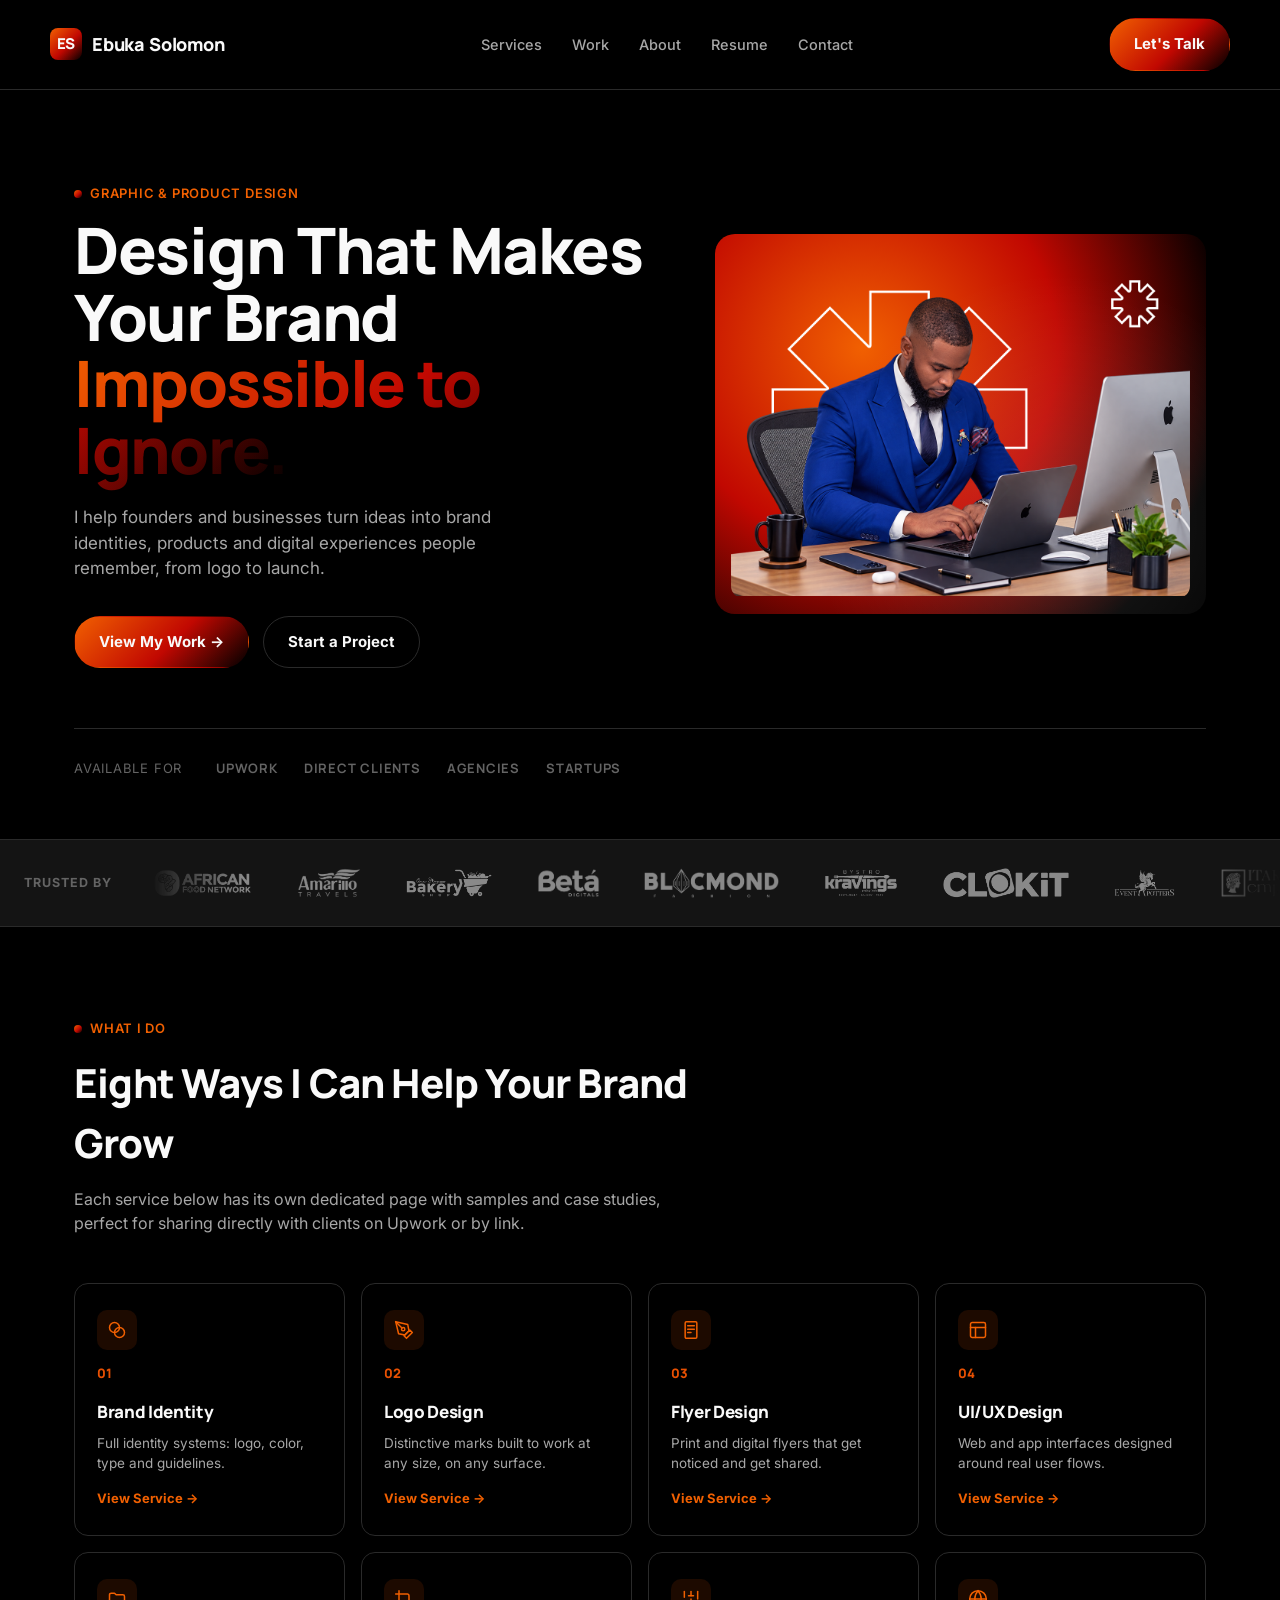
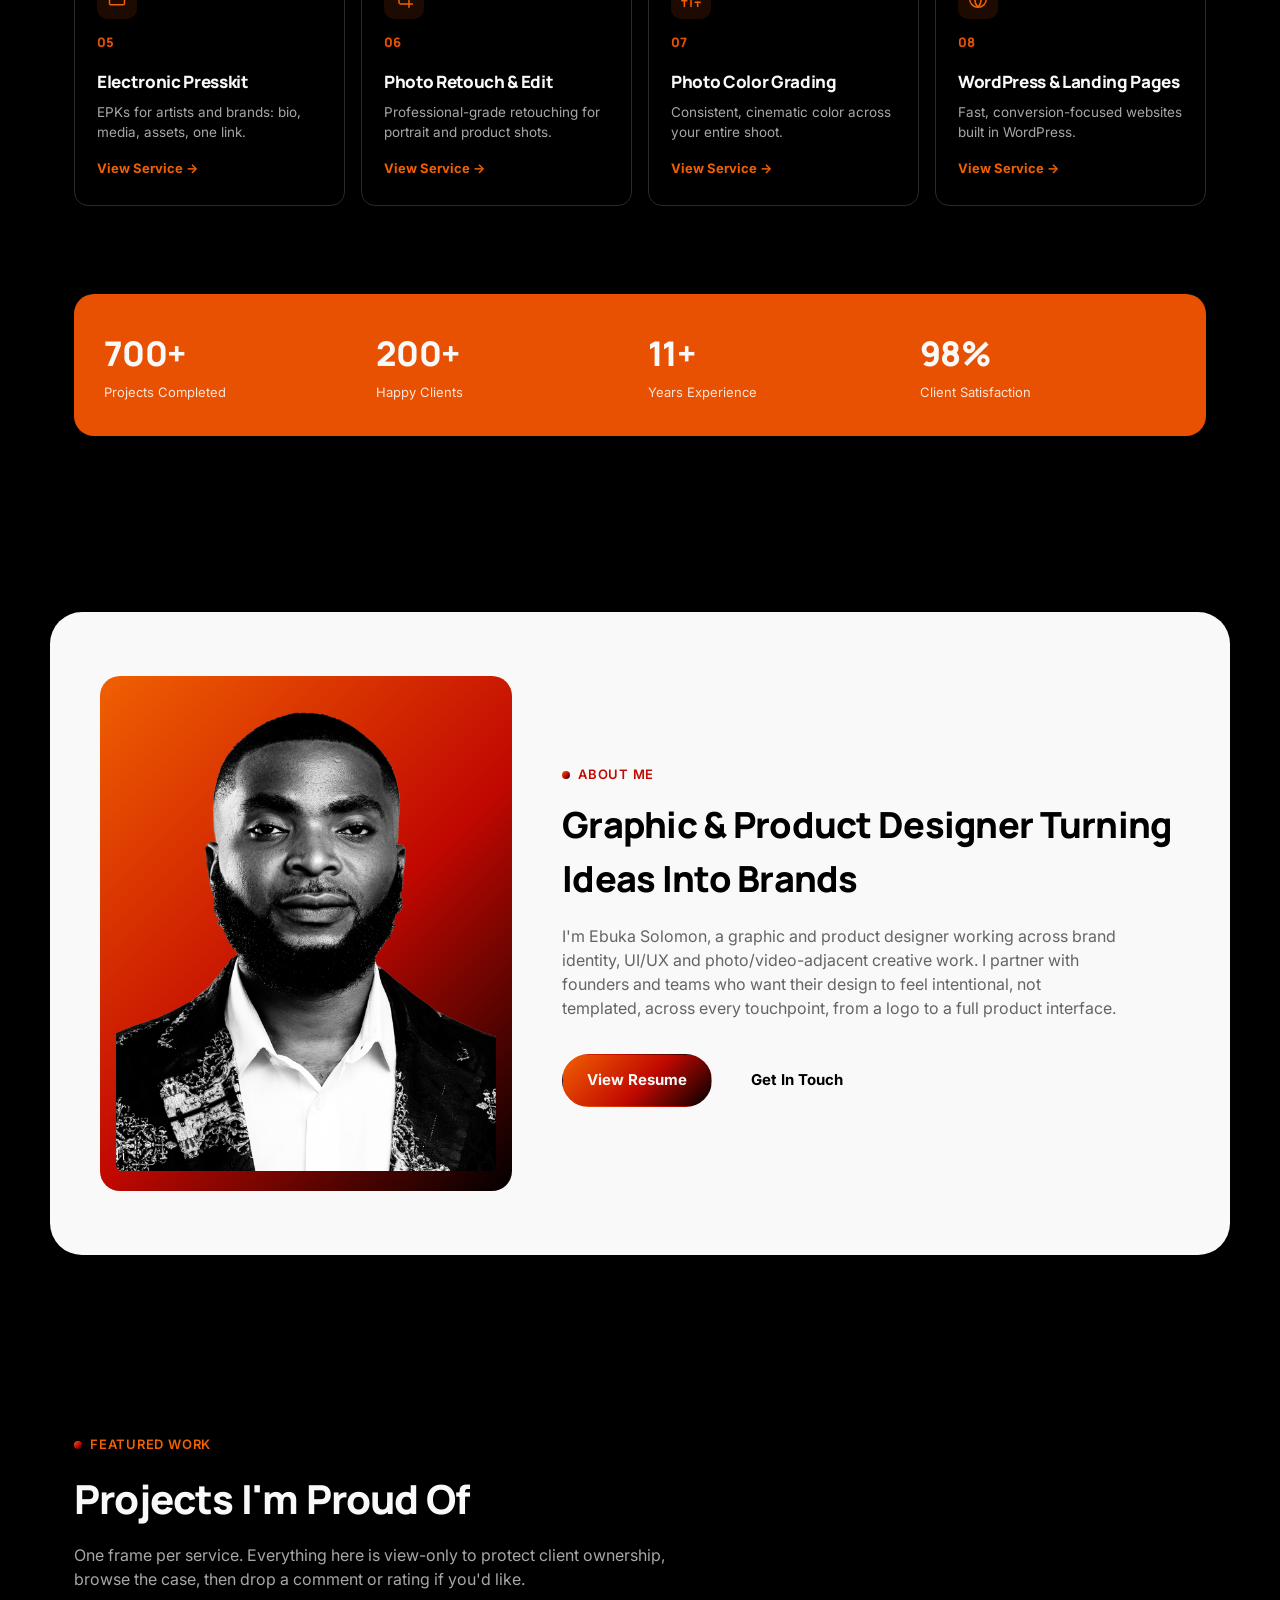
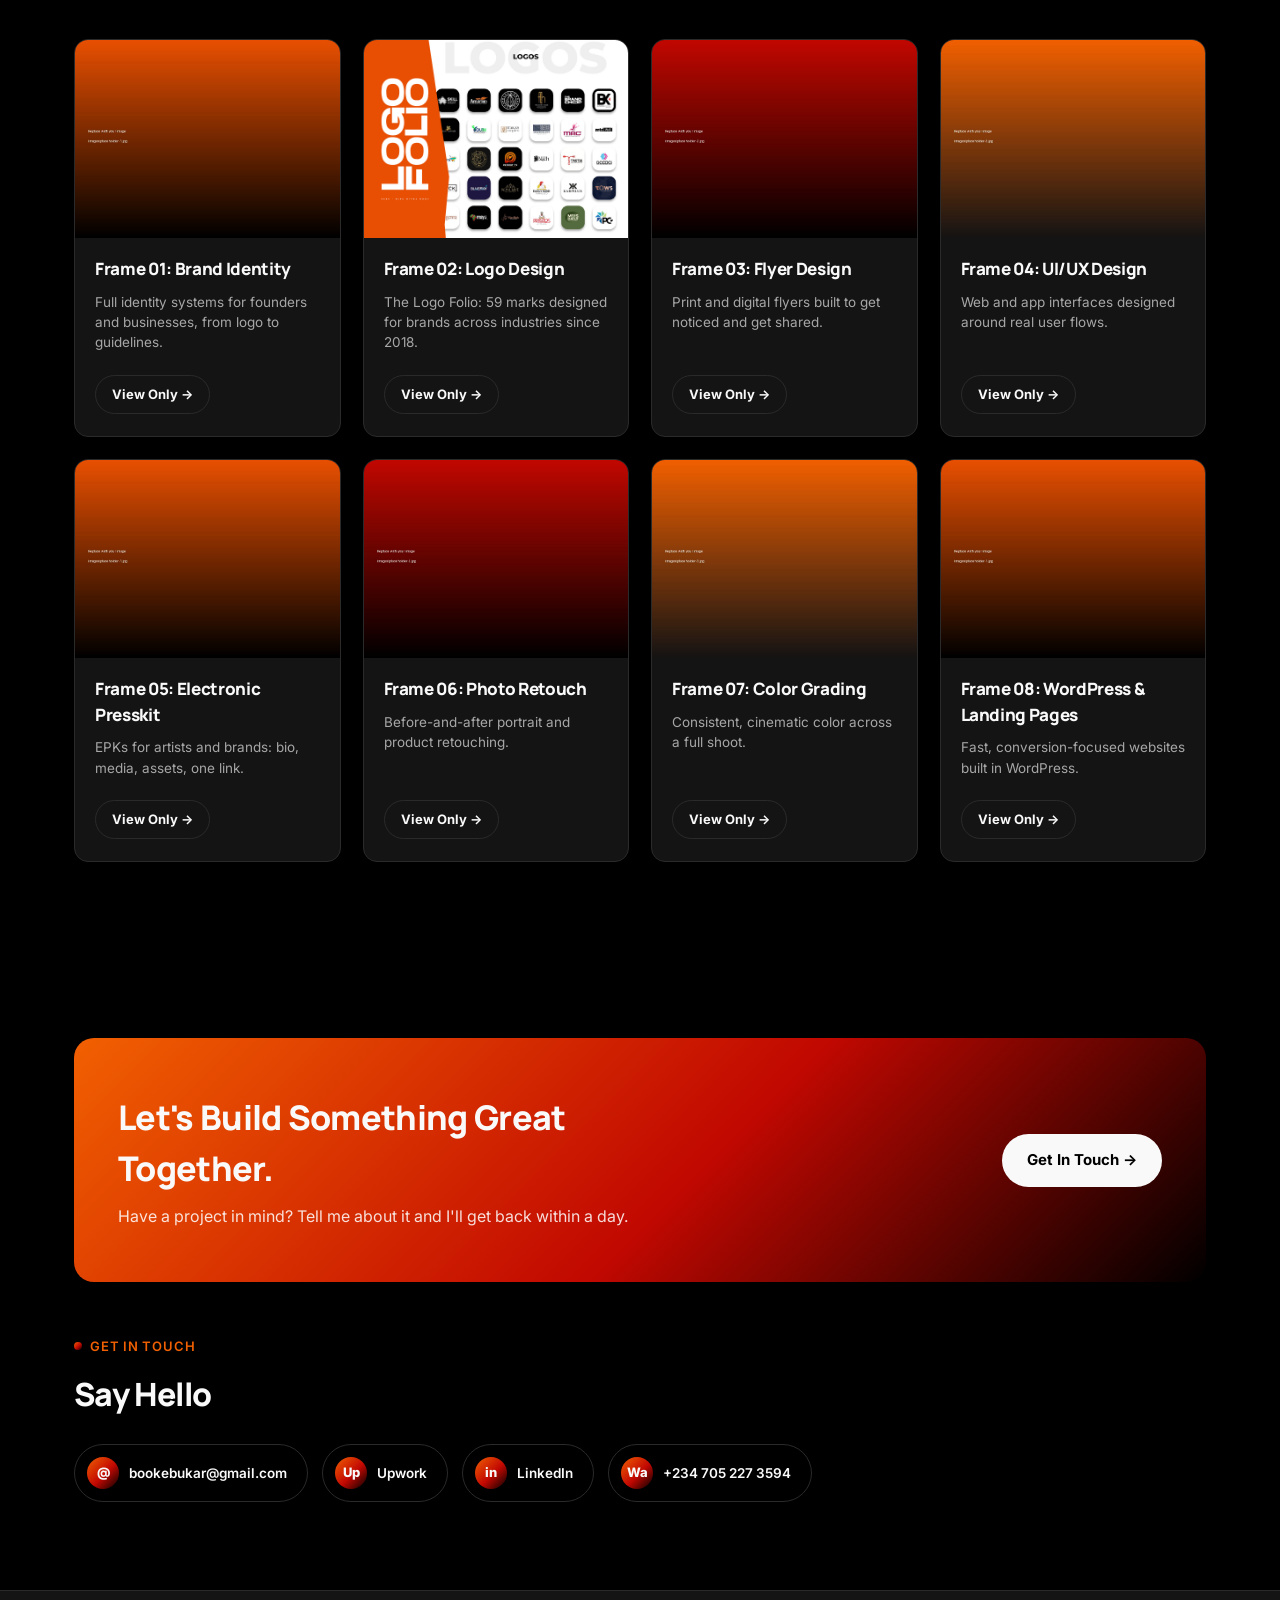
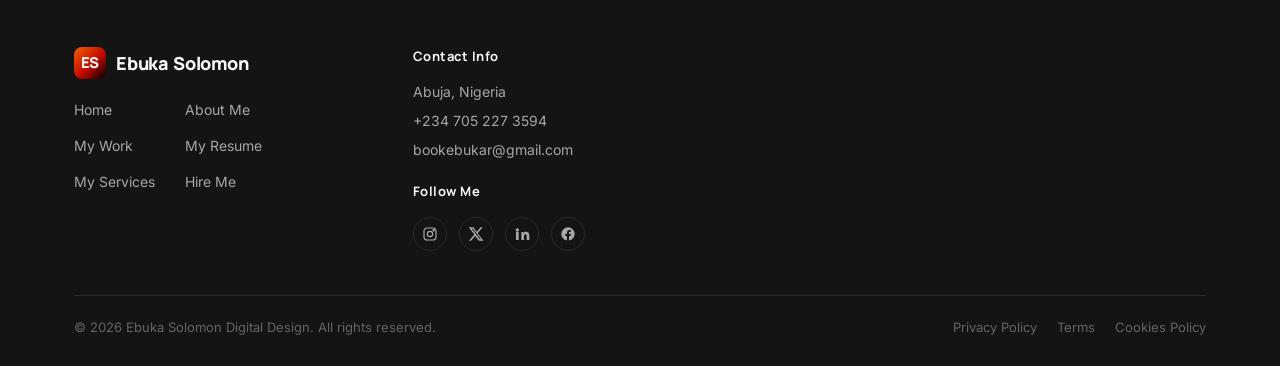
==== commit f3fd8b16: "Add files via upload" ====
--- a/index.html
+++ b/index.html
@@ -216,8 +216,8 @@
         <h2 style="font-size:clamp(26px,3.4vw,36px);">Graphic &amp; Product Designer Turning Ideas Into Brands</h2>
         <p style="margin-top:18px; font-size:16px; max-width:560px;">I'm Ebuka Solomon, a graphic and product designer working across brand identity, UI/UX and photo/video-adjacent creative work. I partner with founders and teams who want their design to feel intentional, not templated, across every touchpoint, from a logo to a full product interface.</p>
         <div class="hero-cta">
-          <a href="resume/index.html" class="btn btn-dark">View Resume</a>
-          <a href="index.html#contact" class="btn btn-outline" style="border-color:#00000022;">Get In Touch</a>
+          <a href="resume/index.html" class="btn btn-primary">View Resume</a>
+          <a href="index.html#contact" class="btn btn-outline-dark">Get In Touch</a>
         </div>
       </div>
     </div>
@@ -327,20 +327,7 @@
   </div>
 </section>
 
-<!-- RESUME -->
-<section id="resume">
-  <div class="wrap reveal">
-    <div class="resume-block">
-      <div>
-        <h3>Want the full picture?</h3>
-        <p>View my resume for my cover letter, full experience, and the option to download my CV.</p>
-      </div>
-      <a href="resume/index.html" class="btn btn-primary">View Resume →</a>
-    </div>
-  </div>
-</section>
-
-<!-- CONTACT -->
+
 <section id="contact">
   <div class="wrap reveal">
     <div class="cta-panel">
@@ -381,55 +368,37 @@
         <div class="footer-nav-cols">
           <ul class="footer-links">
             <li><a href="index.html">Home</a></li>
-            <li><a href="index.html#work">Our Work</a></li>
-            <li><a href="index.html#services">Services</a></li>
+            <li><a href="index.html#work">My Work</a></li>
+            <li><a href="index.html#services">My Services</a></li>
           </ul>
           <ul class="footer-links">
-            <li><a href="index.html#about">About</a></li>
-            <li><a href="resume/index.html">Resume</a></li>
-            <li><a href="index.html#contact">Contact</a></li>
+            <li><a href="index.html#about">About Me</a></li>
+            <li><a href="resume/index.html">My Resume</a></li>
+            <li><a href="index.html#contact">Hire Me</a></li>
           </ul>
         </div>
       </div>
 
       <div class="footer-col">
         <h4>Contact Info</h4>
-        <div class="footer-contact-line">Port Harcourt, Rivers State, Nigeria</div>
+        <div class="footer-contact-line">Abuja, Nigeria</div>
         <div class="footer-contact-line"><a href="tel:+2347052273594">+234 705 227 3594</a></div>
         <div class="footer-contact-line"><a href="mailto:bookebukar@gmail.com">bookebukar@gmail.com</a></div>
-        <h4 style="margin-top:22px;">Follow Us</h4>
+        <h4 style="margin-top:22px;">Follow Me</h4>
         <div class="footer-social">
-          <a href="#" target="_blank" rel="noopener" aria-label="Facebook">
-            <svg viewBox="0 0 24 24" fill="currentColor"><path d="M22 12a10 10 0 1 0-11.6 9.9v-7H7.9V12h2.5V9.8c0-2.5 1.5-3.9 3.8-3.9 1.1 0 2.2.2 2.2.2v2.5h-1.3c-1.2 0-1.6.8-1.6 1.6V12h2.8l-.4 2.9h-2.4v7A10 10 0 0 0 22 12z"/></svg>
-          </a>
-          <a href="#" target="_blank" rel="noopener" aria-label="Instagram">
+          <a href="https://instagram.com/ebukarofficial" target="_blank" rel="noopener" aria-label="Instagram">
             <svg viewBox="0 0 24 24" fill="none" stroke="currentColor" stroke-width="1.8"><rect x="3" y="3" width="18" height="18" rx="5"/><circle cx="12" cy="12" r="4"/><circle cx="17.5" cy="6.5" r="1"/></svg>
           </a>
-          <a href="#" target="_blank" rel="noopener" aria-label="X (Twitter)">
+          <a href="https://x.com/ebukarofficial" target="_blank" rel="noopener" aria-label="X (Twitter)">
             <svg viewBox="0 0 24 24" fill="currentColor"><path d="M18.9 2H22l-7.6 8.7L23.3 22h-7l-5.5-7.1L4.5 22H1.4l8.1-9.3L1 2h7.2l5 6.6L18.9 2zm-1.2 18h1.7L7.4 4H5.6l12.1 16z"/></svg>
           </a>
           <a href="https://www.linkedin.com/in/ebukarofficial/" target="_blank" rel="noopener" aria-label="LinkedIn">
             <svg viewBox="0 0 24 24" fill="currentColor"><path d="M4.98 3.5a2.5 2.5 0 1 1 0 5 2.5 2.5 0 0 1 0-5zM3 9h4v12H3V9zm7 0h3.8v1.7h.05c.53-1 1.83-2.05 3.77-2.05C21.5 8.65 23 11 23 14.8V21h-4v-5.5c0-1.3-.03-3-1.83-3-1.83 0-2.11 1.43-2.11 2.9V21h-4V9z"/></svg>
           </a>
-        </div>
-      </div>
-
-      <div class="footer-col">
-        <h4>Reviewed On Upwork</h4>
-        <div class="footer-stars">★★★★★</div>
-        <a href="https://www.upwork.com/freelancers/ebukasolomon" target="_blank" rel="noopener" class="footer-review-badge">
-          <span class="mark">Up</span>
-          <span class="txt">REVIEW ME ON UPWORK</span>
-        </a>
-      </div>
-
-      <div class="footer-col footer-newsletter">
-        <h4>Newsletter</h4>
-        <p>Get helpful design tips and updates on new work straight to your inbox.</p>
-        <form class="footer-newsletter-form" onsubmit="event.preventDefault(); var e=this.querySelector('input').value; if(e){window.location.href='mailto:bookebukar@gmail.com?subject=Newsletter%20Signup&body=Please%20add%20me%20to%20the%20newsletter%3A%20'+encodeURIComponent(e);}">
-          <input type="email" placeholder="Email" required>
-          <button type="submit" aria-label="Subscribe">→</button>
-        </form>
+          <a href="https://facebook.com/ebukarofficial" target="_blank" rel="noopener" aria-label="Facebook">
+            <svg viewBox="0 0 24 24" fill="currentColor"><path d="M22 12a10 10 0 1 0-11.6 9.9v-7H7.9V12h2.5V9.8c0-2.5 1.5-3.9 3.8-3.9 1.1 0 2.2.2 2.2.2v2.5h-1.3c-1.2 0-1.6.8-1.6 1.6V12h2.8l-.4 2.9h-2.4v7A10 10 0 0 0 22 12z"/></svg>
+          </a>
+        </div>
       </div>
 
     </div>
--- a/css/styles.css
+++ b/css/styles.css
@@ -511,34 +511,139 @@
 /* ---------- Footer ---------- */
 .site-footer {
   border-top: 1px solid var(--border);
-  padding: 50px 0 34px;
+  padding: 56px 0 28px;
+  background: var(--panel);
 }
 .footer-grid {
+  display: grid;
+  grid-template-columns: 1.3fr 1fr 1fr 1.1fr;
+  gap: 36px;
+}
+.footer-col h4 {
+  font-size: 13px;
+  font-weight: 700;
+  letter-spacing: 0.04em;
+  color: var(--white);
+  margin-bottom: 14px;
+}
+.footer-nav-cols {
+  display: flex;
+  gap: 30px;
+  margin-top: 18px;
+}
+.footer-links {
+  display: flex;
+  flex-direction: column;
+  gap: 12px;
+  list-style: none;
+  padding: 0;
+  margin: 0;
+}
+.footer-links a { color: var(--light-gray); font-size: 14px; }
+.footer-links a:hover { color: var(--orange-bright); }
+.footer-contact-line {
+  font-size: 14px;
+  color: var(--light-gray);
+  margin-bottom: 8px;
+}
+.footer-contact-line a { color: var(--light-gray); }
+.footer-contact-line a:hover { color: var(--orange-bright); }
+.footer-social {
+  display: flex;
+  gap: 12px;
+  margin-top: 16px;
+}
+.footer-social a {
+  width: 34px; height: 34px;
+  border-radius: 50%;
+  border: 1px solid var(--border);
+  display: flex; align-items: center; justify-content: center;
+  color: var(--light-gray);
+  transition: border-color .15s ease, color .15s ease;
+}
+.footer-social a:hover { border-color: var(--orange-bright); color: var(--orange-bright); }
+.footer-social svg { width: 16px; height: 16px; }
+
+.footer-review-badge {
+  display: flex;
+  align-items: center;
+  gap: 10px;
+  padding: 12px 16px;
+  border: 1px solid var(--border);
+  border-radius: var(--radius-sm);
+  margin-top: 14px;
+  transition: border-color .15s ease;
+}
+.footer-review-badge:hover { border-color: var(--orange-bright); }
+.footer-review-badge .mark {
+  width: 30px; height: 30px;
+  border-radius: 6px;
+  background: var(--grad-brand);
+  display: flex; align-items: center; justify-content: center;
+  font-weight: 800;
+  font-size: 13px;
+  color: var(--white);
+  flex-shrink: 0;
+}
+.footer-review-badge .txt { font-size: 12.5px; font-weight: 700; color: var(--white); letter-spacing: 0.02em; }
+.footer-stars { color: var(--orange-bright); font-size: 13px; letter-spacing: 1px; margin-bottom: 4px; }
+.footer-review-sub { font-size: 11.5px; color: var(--gray); }
+
+.footer-newsletter p { font-size: 14px; color: var(--light-gray); margin-bottom: 14px; }
+.footer-newsletter-form {
+  display: flex;
+  align-items: center;
+  border: 1px solid var(--border);
+  border-radius: 999px;
+  padding: 4px 4px 4px 16px;
+  background: var(--black);
+}
+.footer-newsletter-form input {
+  flex: 1;
+  background: none;
+  border: none;
+  outline: none;
+  color: var(--white);
+  font-size: 14px;
+  font-family: var(--font-body);
+  padding: 10px 0;
+}
+.footer-newsletter-form input::placeholder { color: var(--gray); }
+.footer-newsletter-form button {
+  width: 34px; height: 34px;
+  border-radius: 50%;
+  background: var(--grad-brand);
+  border: none;
+  color: var(--white);
+  display: flex; align-items: center; justify-content: center;
+  cursor: pointer;
+  flex-shrink: 0;
+  transition: transform .15s ease;
+}
+.footer-newsletter-form button:hover { transform: scale(1.06); }
+
+.footer-bottom {
+  margin-top: 44px;
+  padding-top: 22px;
+  border-top: 1px solid var(--border);
   display: flex;
   justify-content: space-between;
   flex-wrap: wrap;
-  gap: 30px;
-}
-.footer-links {
-  display: flex;
-  gap: 22px;
-  list-style: none;
-  padding: 0;
-  margin: 14px 0 0;
-  flex-wrap: wrap;
-}
-.footer-links a { color: var(--light-gray); font-size: 14px; }
-.footer-links a:hover { color: var(--orange-bright); }
-.footer-bottom {
-  margin-top: 40px;
-  padding-top: 20px;
-  border-top: 1px solid var(--border);
-  display: flex;
-  justify-content: space-between;
-  flex-wrap: wrap;
-  gap: 10px;
+  gap: 12px;
   color: var(--gray);
   font-size: 13px;
+}
+.footer-bottom-links { display: flex; gap: 20px; }
+.footer-bottom-links a { color: var(--gray); }
+.footer-bottom-links a:hover { color: var(--orange-bright); }
+
+@media (max-width: 980px) {
+  .footer-grid { grid-template-columns: 1fr 1fr; }
+}
+@media (max-width: 620px) {
+  .footer-grid { grid-template-columns: 1fr; }
+  .footer-nav-cols { gap: 40px; }
+  .footer-bottom { flex-direction: column; }
 }
 
 /* ---------- Comments / reactions (giscus) ---------- */
@@ -550,6 +655,87 @@
   color: var(--gray);
   margin-bottom: 22px;
   max-width: 560px;
+}
+
+/* ---------- Lightbox viewer ---------- */
+.lightbox-img { cursor: zoom-in; }
+.lightbox-overlay {
+  position: fixed;
+  inset: 0;
+  background: rgba(0,0,0,0.94);
+  z-index: 999;
+  display: none;
+  align-items: center;
+  justify-content: center;
+  padding: 30px;
+  opacity: 0;
+  transition: opacity .2s ease;
+}
+.lightbox-overlay.open { display: flex; opacity: 1; }
+.lightbox-stage {
+  position: relative;
+  max-width: 1100px;
+  width: 100%;
+  display: flex;
+  flex-direction: column;
+  align-items: center;
+}
+.lightbox-stage img {
+  max-width: 100%;
+  max-height: 78vh;
+  object-fit: contain;
+  border-radius: var(--radius-sm);
+  background: var(--panel);
+}
+.lightbox-caption {
+  margin-top: 16px;
+  color: var(--light-gray);
+  font-size: 14px;
+  text-align: center;
+}
+.lightbox-counter {
+  margin-top: 4px;
+  color: var(--gray);
+  font-size: 12.5px;
+}
+.lightbox-close, .lightbox-prev, .lightbox-next {
+  position: fixed;
+  background: rgba(255,255,255,0.06);
+  border: 1px solid var(--border);
+  color: var(--white);
+  border-radius: 50%;
+  width: 46px; height: 46px;
+  display: flex; align-items: center; justify-content: center;
+  cursor: pointer;
+  transition: background .15s ease, border-color .15s ease;
+  font-size: 20px;
+}
+.lightbox-close:hover, .lightbox-prev:hover, .lightbox-next:hover {
+  background: rgba(232,80,2,0.18);
+  border-color: var(--orange-bright);
+}
+.lightbox-close { top: 24px; right: 24px; }
+.lightbox-prev { left: 24px; top: 50%; transform: translateY(-50%); }
+.lightbox-next { right: 24px; top: 50%; transform: translateY(-50%); }
+@media (max-width: 700px) {
+  .lightbox-close { top: 14px; right: 14px; width: 40px; height: 40px; }
+  .lightbox-prev { left: 8px; width: 40px; height: 40px; }
+  .lightbox-next { right: 8px; width: 40px; height: 40px; }
+  .lightbox-stage img { max-height: 65vh; }
+}
+
+@media (max-width: 480px) {
+  .wrap { padding: 0 16px; }
+  .hero { padding: 70px 0 40px; }
+  .hero-cta { flex-direction: column; align-items: stretch; }
+  .hero-cta .btn { justify-content: center; }
+  .stats-panel { grid-template-columns: 1fr 1fr; padding: 24px 18px; }
+  .stat h3 { font-size: 26px; }
+  .cta-panel { padding: 34px 22px; flex-direction: column; text-align: center; }
+  .cta-panel > div:last-child { width: 100%; }
+  .folio-grid { grid-template-columns: repeat(2, 1fr); }
+  .resume-block { flex-direction: column; align-items: flex-start; }
+  .resume-block .btn { width: 100%; justify-content: center; }
 }
 
 .about-grid {
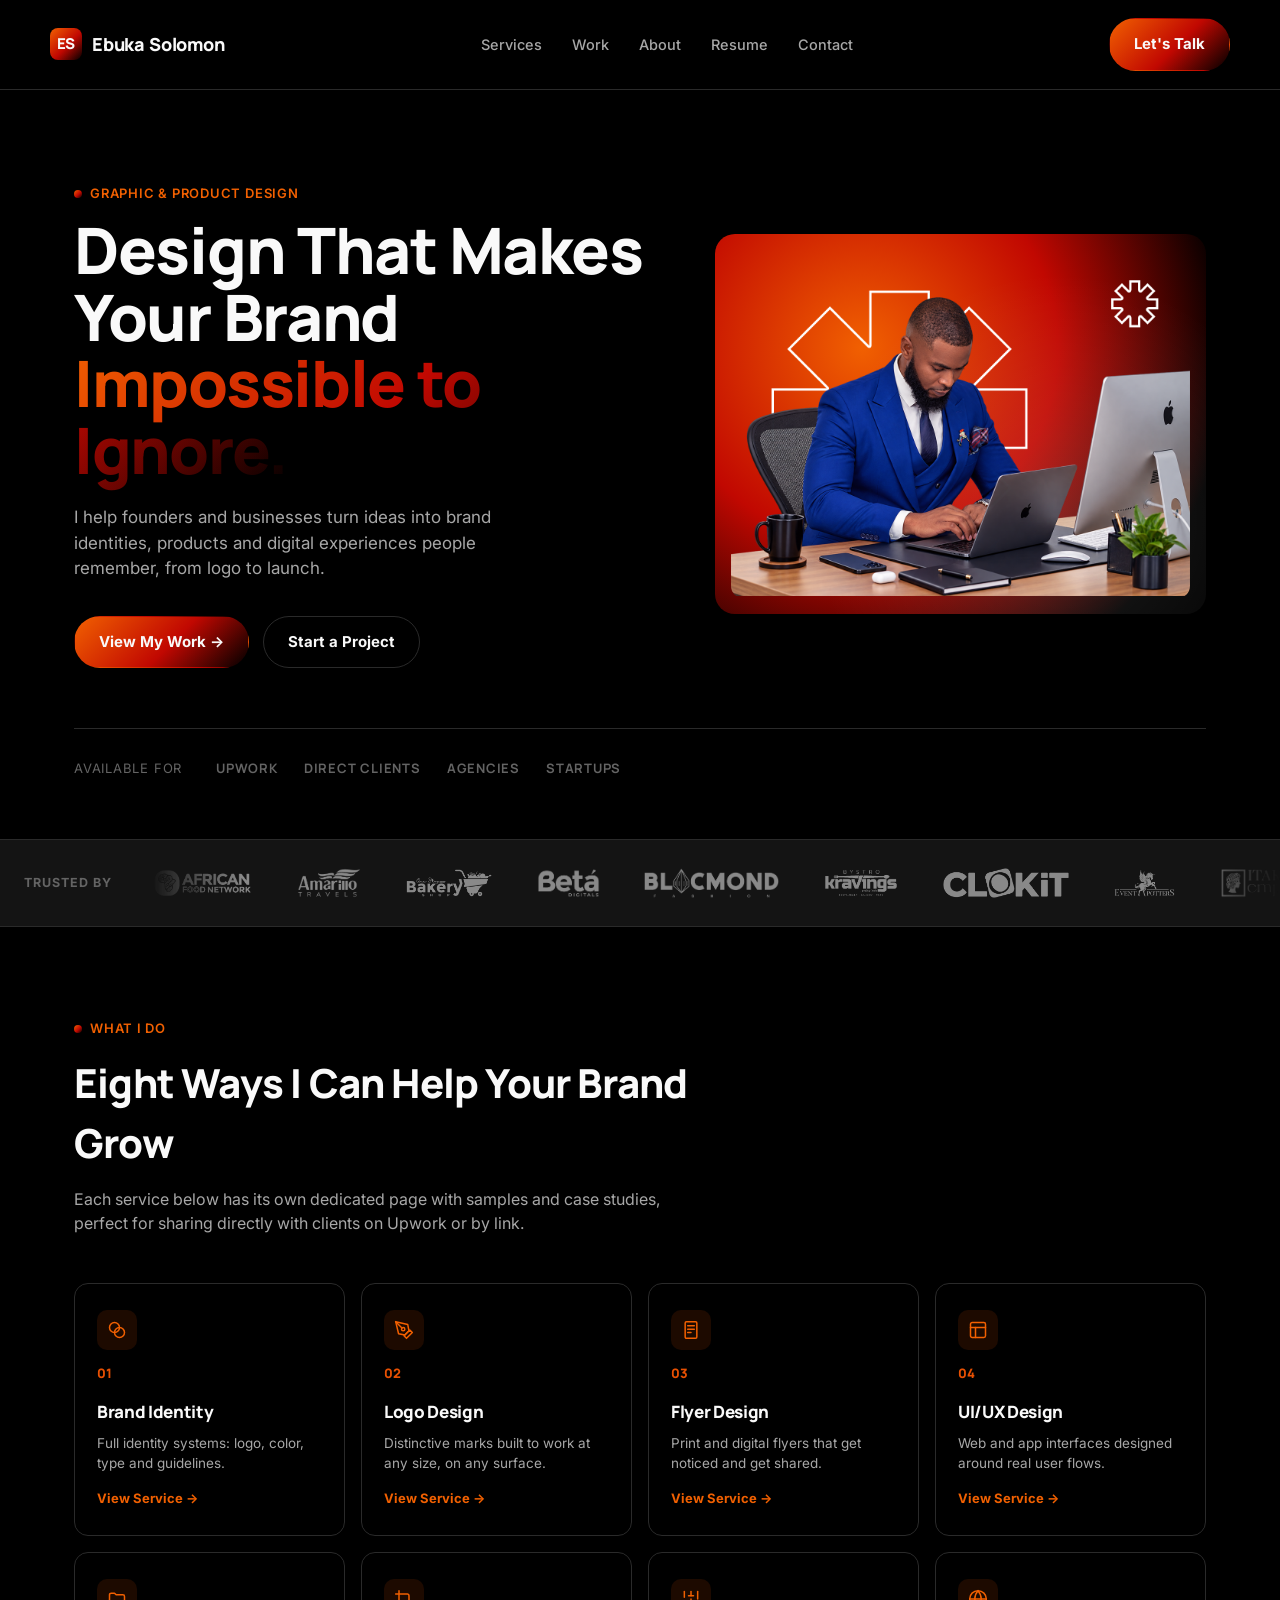
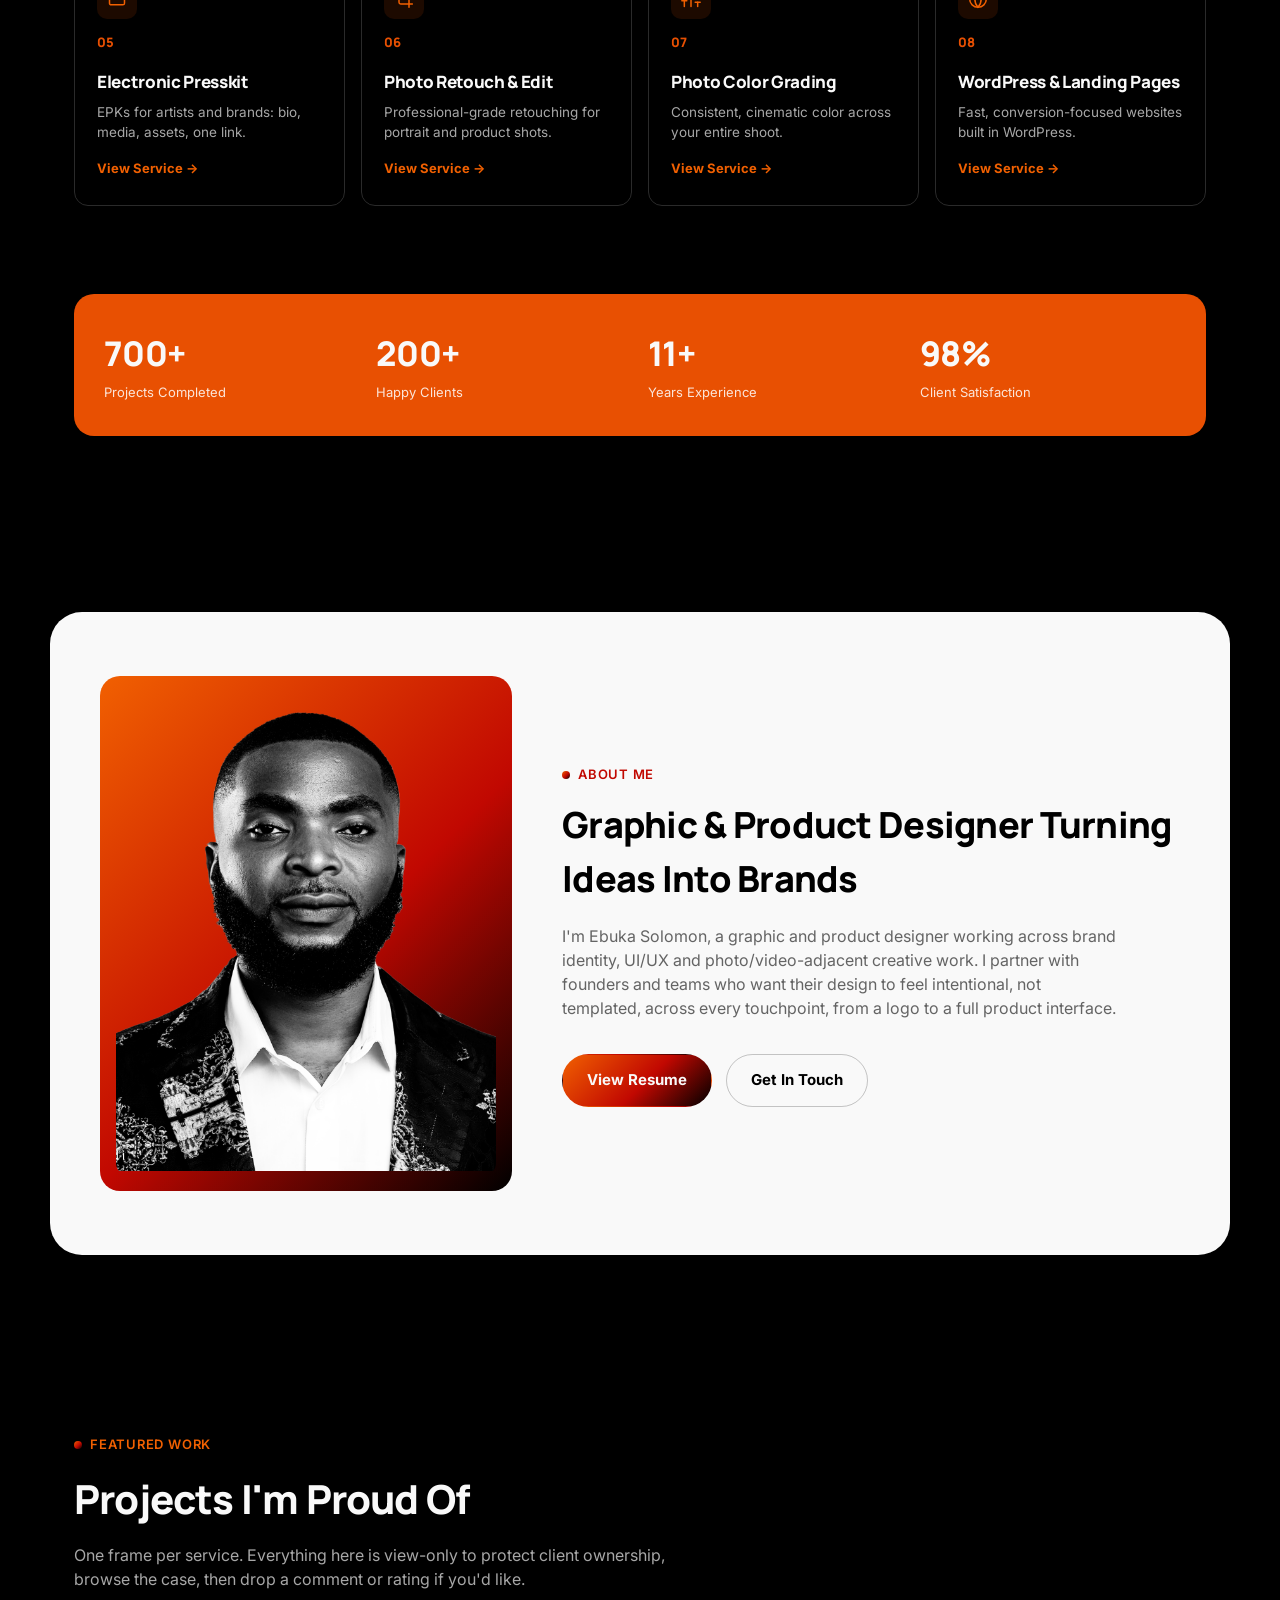
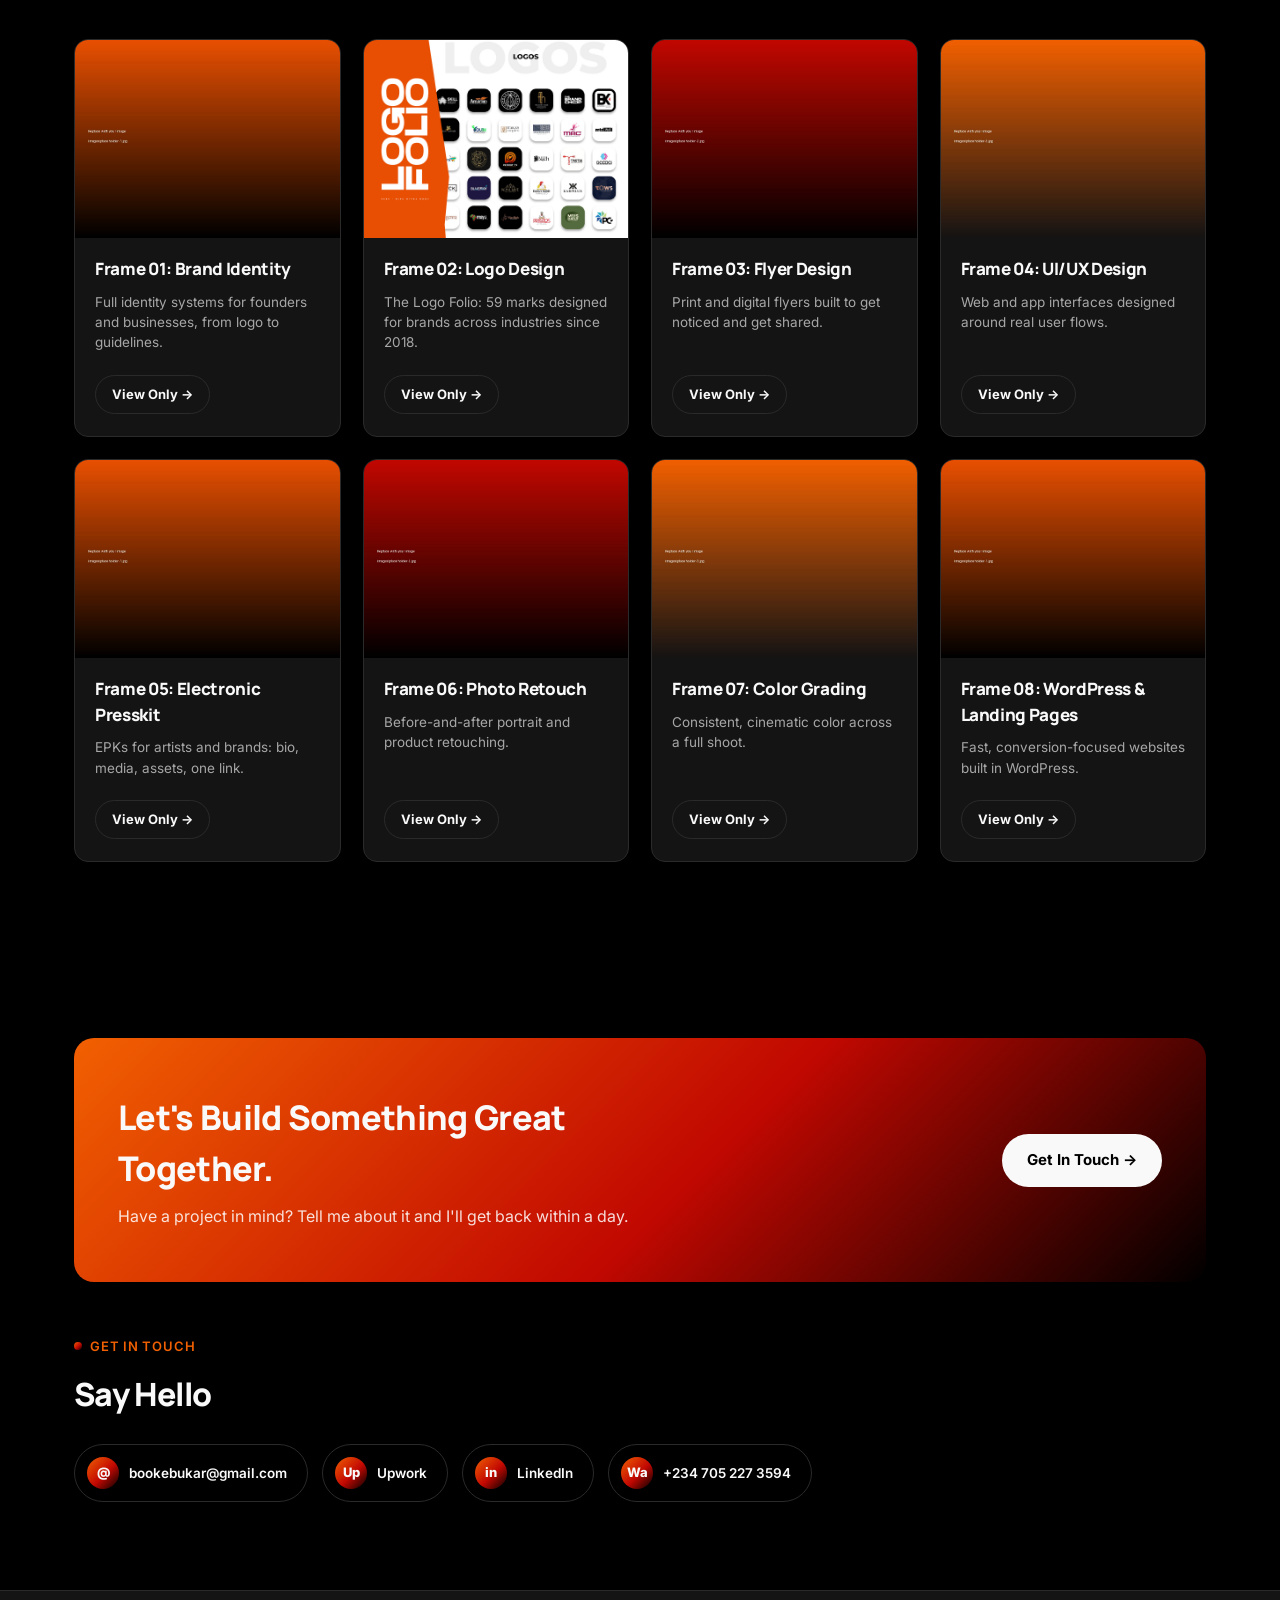
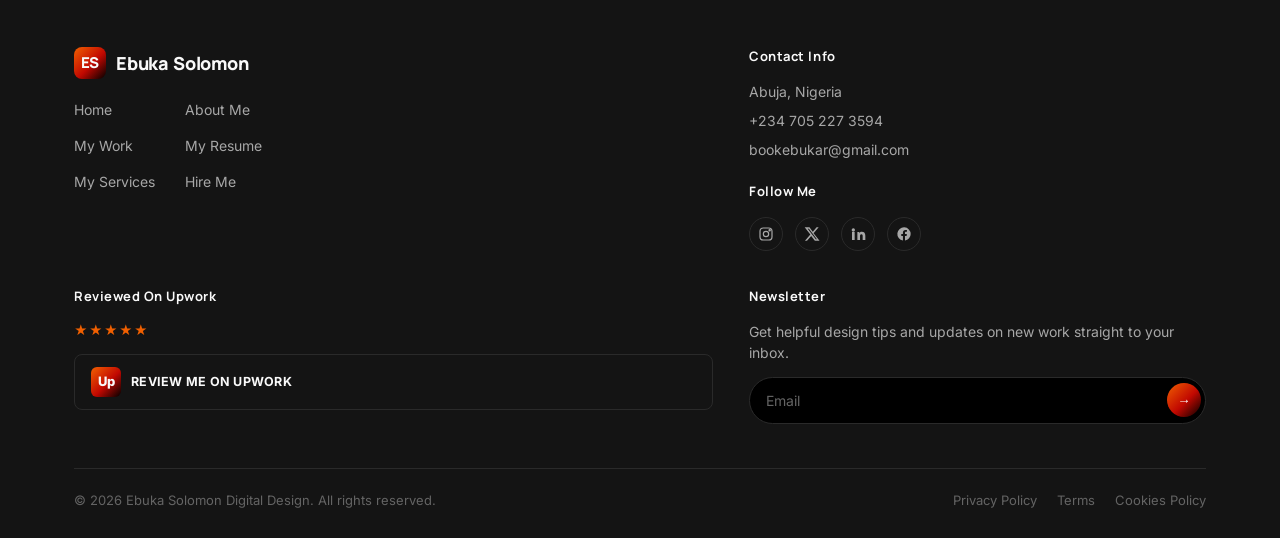
==== commit ee3899d1: "Add files via upload" ====
--- a/index.html
+++ b/index.html
@@ -401,6 +401,24 @@
         </div>
       </div>
 
+      <div class="footer-col">
+        <h4>Reviewed On Upwork</h4>
+        <div class="footer-stars">★★★★★</div>
+        <a href="https://www.upwork.com/freelancers/ebukasolomon" target="_blank" rel="noopener" class="footer-review-badge">
+          <span class="mark">Up</span>
+          <span class="txt">REVIEW ME ON UPWORK</span>
+        </a>
+      </div>
+
+      <div class="footer-col footer-newsletter">
+        <h4>Newsletter</h4>
+        <p>Get helpful design tips and updates on new work straight to your inbox.</p>
+        <form class="footer-newsletter-form" onsubmit="event.preventDefault(); var e=this.querySelector('input').value; if(e){window.location.href='mailto:bookebukar@gmail.com?subject=Newsletter%20Signup&body=Please%20add%20me%20to%20the%20newsletter%3A%20'+encodeURIComponent(e);}">
+          <input type="email" placeholder="Email" required>
+          <button type="submit" aria-label="Subscribe">→</button>
+        </form>
+      </div>
+
     </div>
 
     <div class="footer-bottom">
--- a/css/styles.css
+++ b/css/styles.css
@@ -98,6 +98,8 @@
 .btn-primary:hover { opacity: .92; }
 .btn-outline { border-color: var(--border); color: var(--white); background: transparent; }
 .btn-outline:hover { border-color: var(--orange-bright); }
+.btn-outline-dark { border-color: rgba(0,0,0,0.22); color: var(--black); background: transparent; }
+.btn-outline-dark:hover { border-color: var(--orange); color: var(--orange-deep); }
 .btn-dark { background: var(--white); color: var(--black); }
 
 /* ---------- Header / Nav ---------- */
@@ -516,7 +518,7 @@
 }
 .footer-grid {
   display: grid;
-  grid-template-columns: 1.3fr 1fr 1fr 1.1fr;
+  grid-template-columns: 1.4fr 1fr;
   gap: 36px;
 }
 .footer-col h4 {
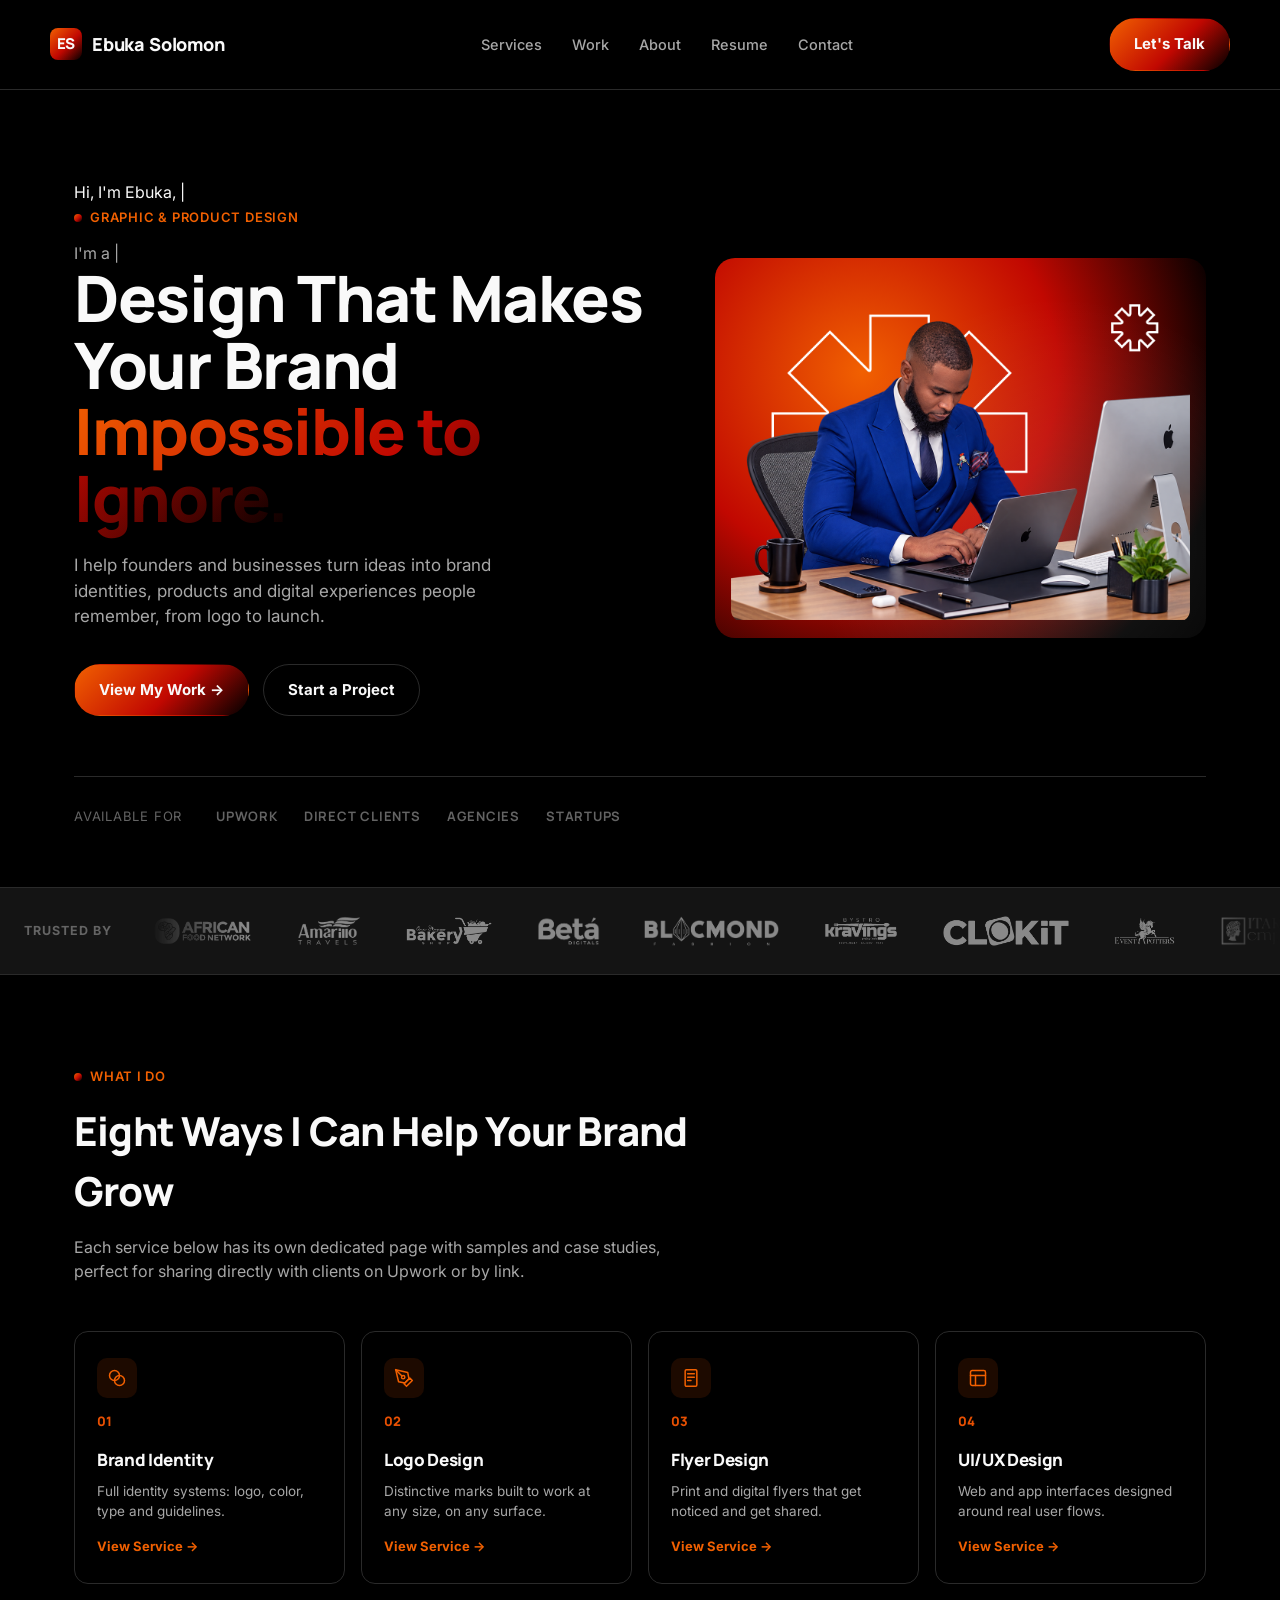
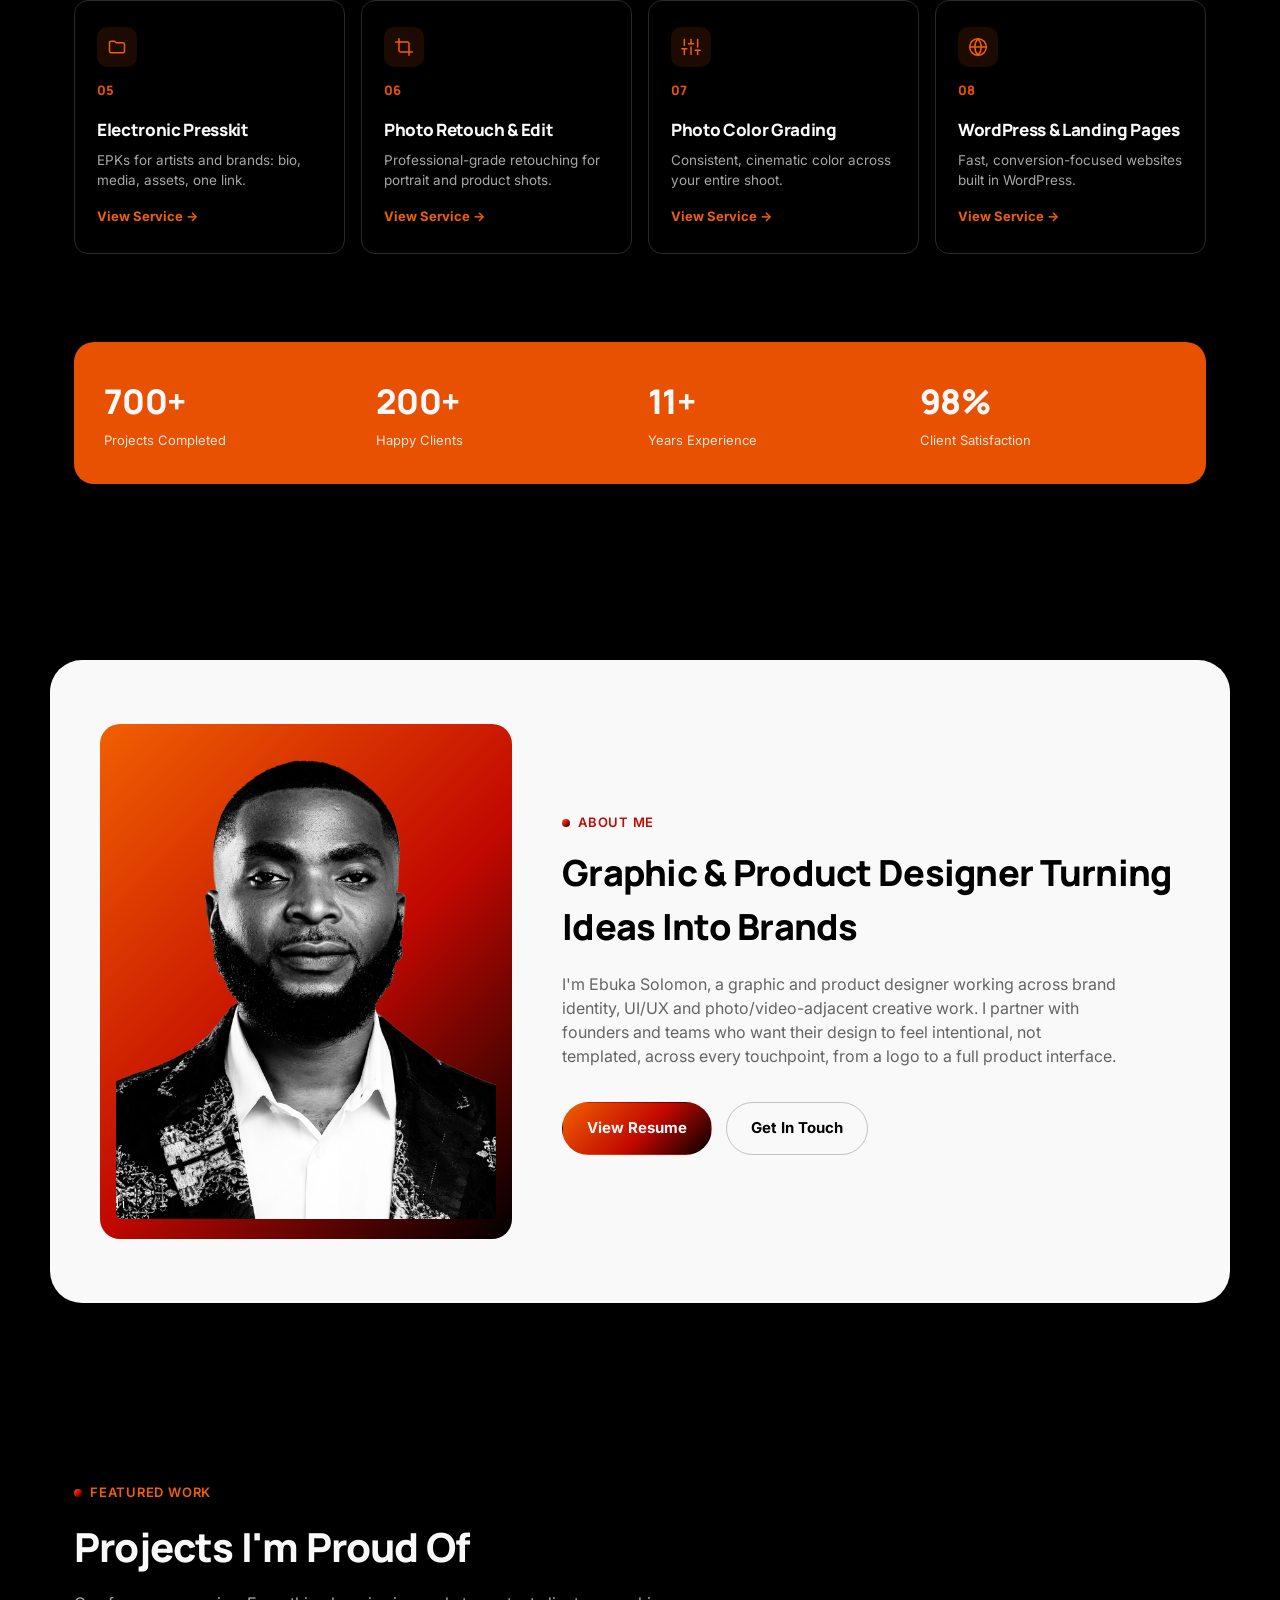
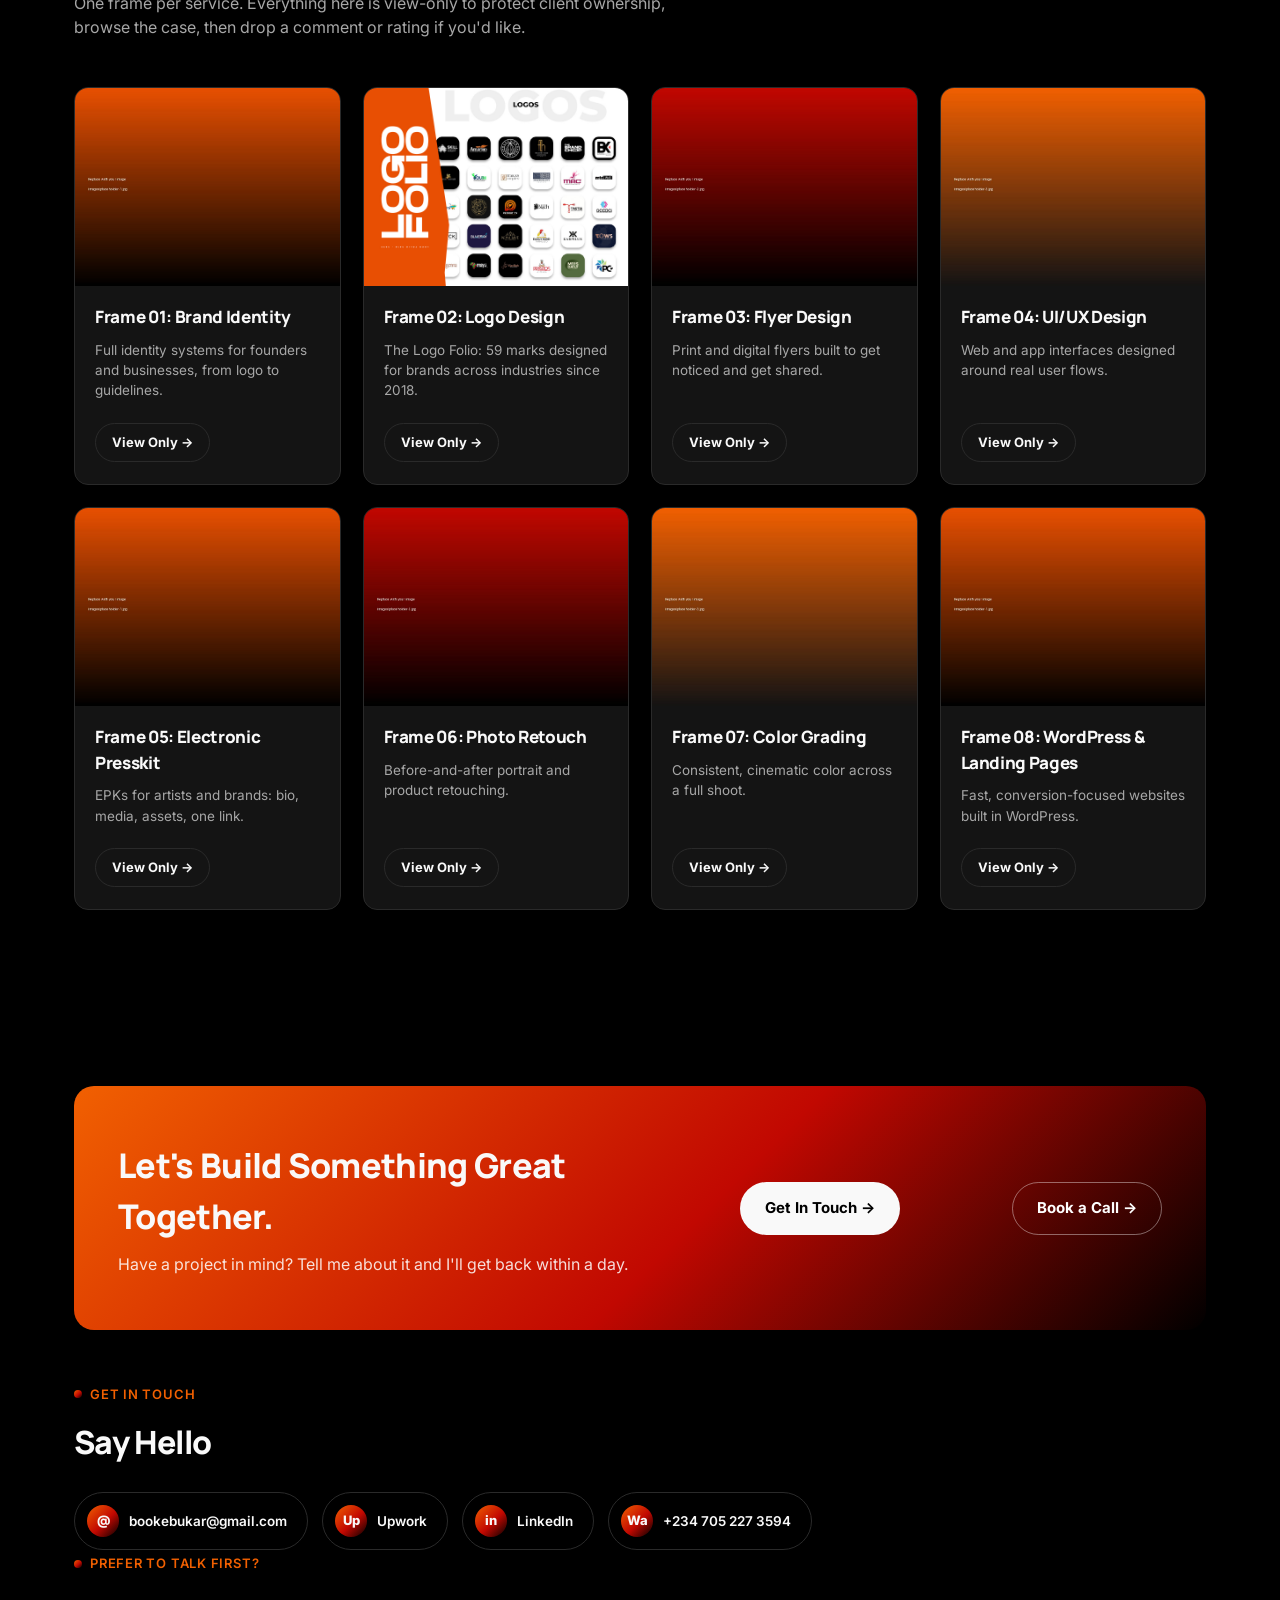
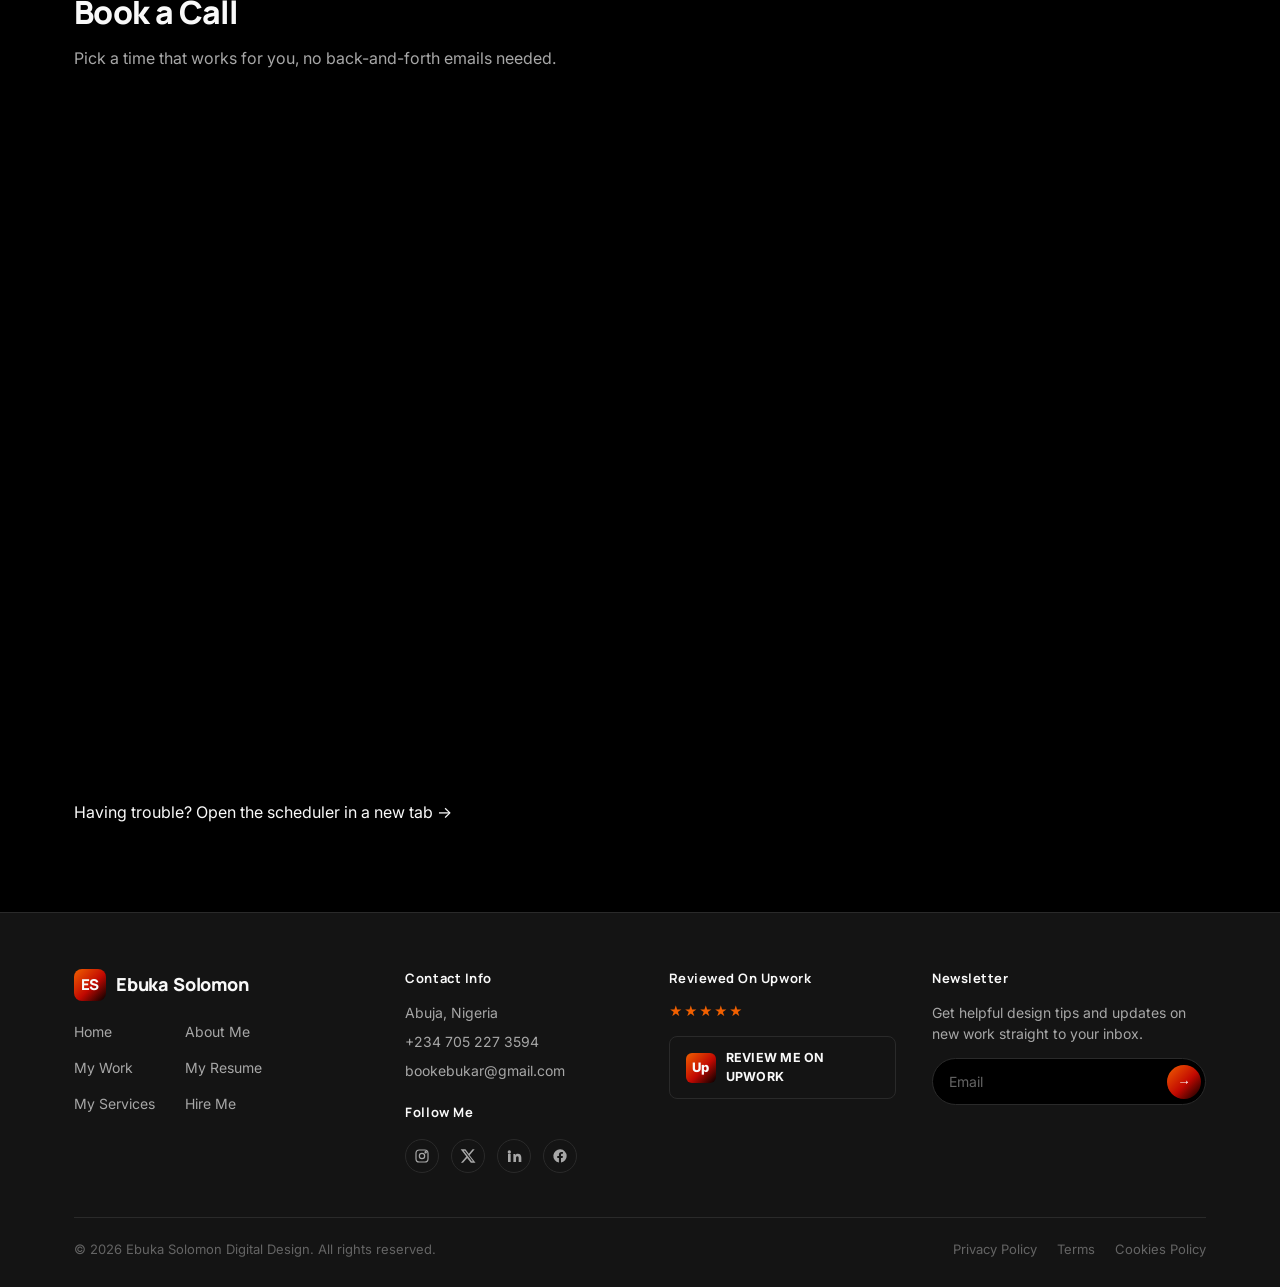
==== commit 1ca3d829: "Add files via upload" ====
--- a/index.html
+++ b/index.html
@@ -40,7 +40,9 @@
   <div class="wrap">
     <div class="hero-grid">
       <div>
+        <div class="typing-line"><span class="hi">Hi, I'm Ebuka,</span> <span data-typing='["Brand Identity Designer","Logo Designer","UI/UX Designer","Photo Retoucher","WordPress Developer"]'></span><span class="typing-cursor">|</span></div>
         <span class="eyebrow">Graphic &amp; Product Design</span>
+        <p class="hero-typed"><span>I'm a </span><span class="typed-text"></span><span class="typed-cursor">|</span></p>
         <h1>Design That Makes Your Brand <span class="accent">Impossible to Ignore.</span></h1>
         <p class="hero-sub">I help founders and businesses turn ideas into brand identities, products and digital experiences people remember, from logo to launch.</p>
         <div class="hero-cta">
@@ -336,6 +338,7 @@
         <p>Have a project in mind? Tell me about it and I'll get back within a day.</p>
       </div>
       <a href="mailto:bookebukar@gmail.com" class="btn btn-dark">Get In Touch →</a>
+      <a href="https://www.bookclipy.com/book/gIXh2iX8koaGilfsyE4nhZ8RCED3?theme=dark" target="_blank" rel="noopener" class="btn btn-outline" style="border-color:rgba(255,255,255,0.4); color:#fff;">Book a Call →</a>
     </div>
 
     <div style="margin-top:50px;">
@@ -355,6 +358,16 @@
           <span class="ic">Wa</span><span class="label">+234 705 227 3594</span>
         </a>
       </div>
+    </div>
+
+    <div class="booking-block">
+      <span class="eyebrow">Prefer to Talk First?</span>
+      <h2 style="font-size:clamp(24px,3vw,32px);">Book a Call</h2>
+      <p style="margin:10px 0 24px; max-width:520px;">Pick a time that works for you, no back-and-forth emails needed.</p>
+      <div class="booking-frame">
+        <iframe src="https://www.bookclipy.com/book/gIXh2iX8koaGilfsyE4nhZ8RCED3?theme=dark" width="100%" height="700" style="border:none;" loading="lazy" title="Book a call with Ebuka Solomon"></iframe>
+      </div>
+      <a href="https://www.bookclipy.com/book/gIXh2iX8koaGilfsyE4nhZ8RCED3?theme=dark" target="_blank" rel="noopener" class="booking-fallback-link">Having trouble? Open the scheduler in a new tab →</a>
     </div>
   </div>
 </section>
--- a/css/styles.css
+++ b/css/styles.css
@@ -518,7 +518,7 @@
 }
 .footer-grid {
   display: grid;
-  grid-template-columns: 1.4fr 1fr;
+  grid-template-columns: 1.3fr 1fr 1fr 1.1fr;
   gap: 36px;
 }
 .footer-col h4 {
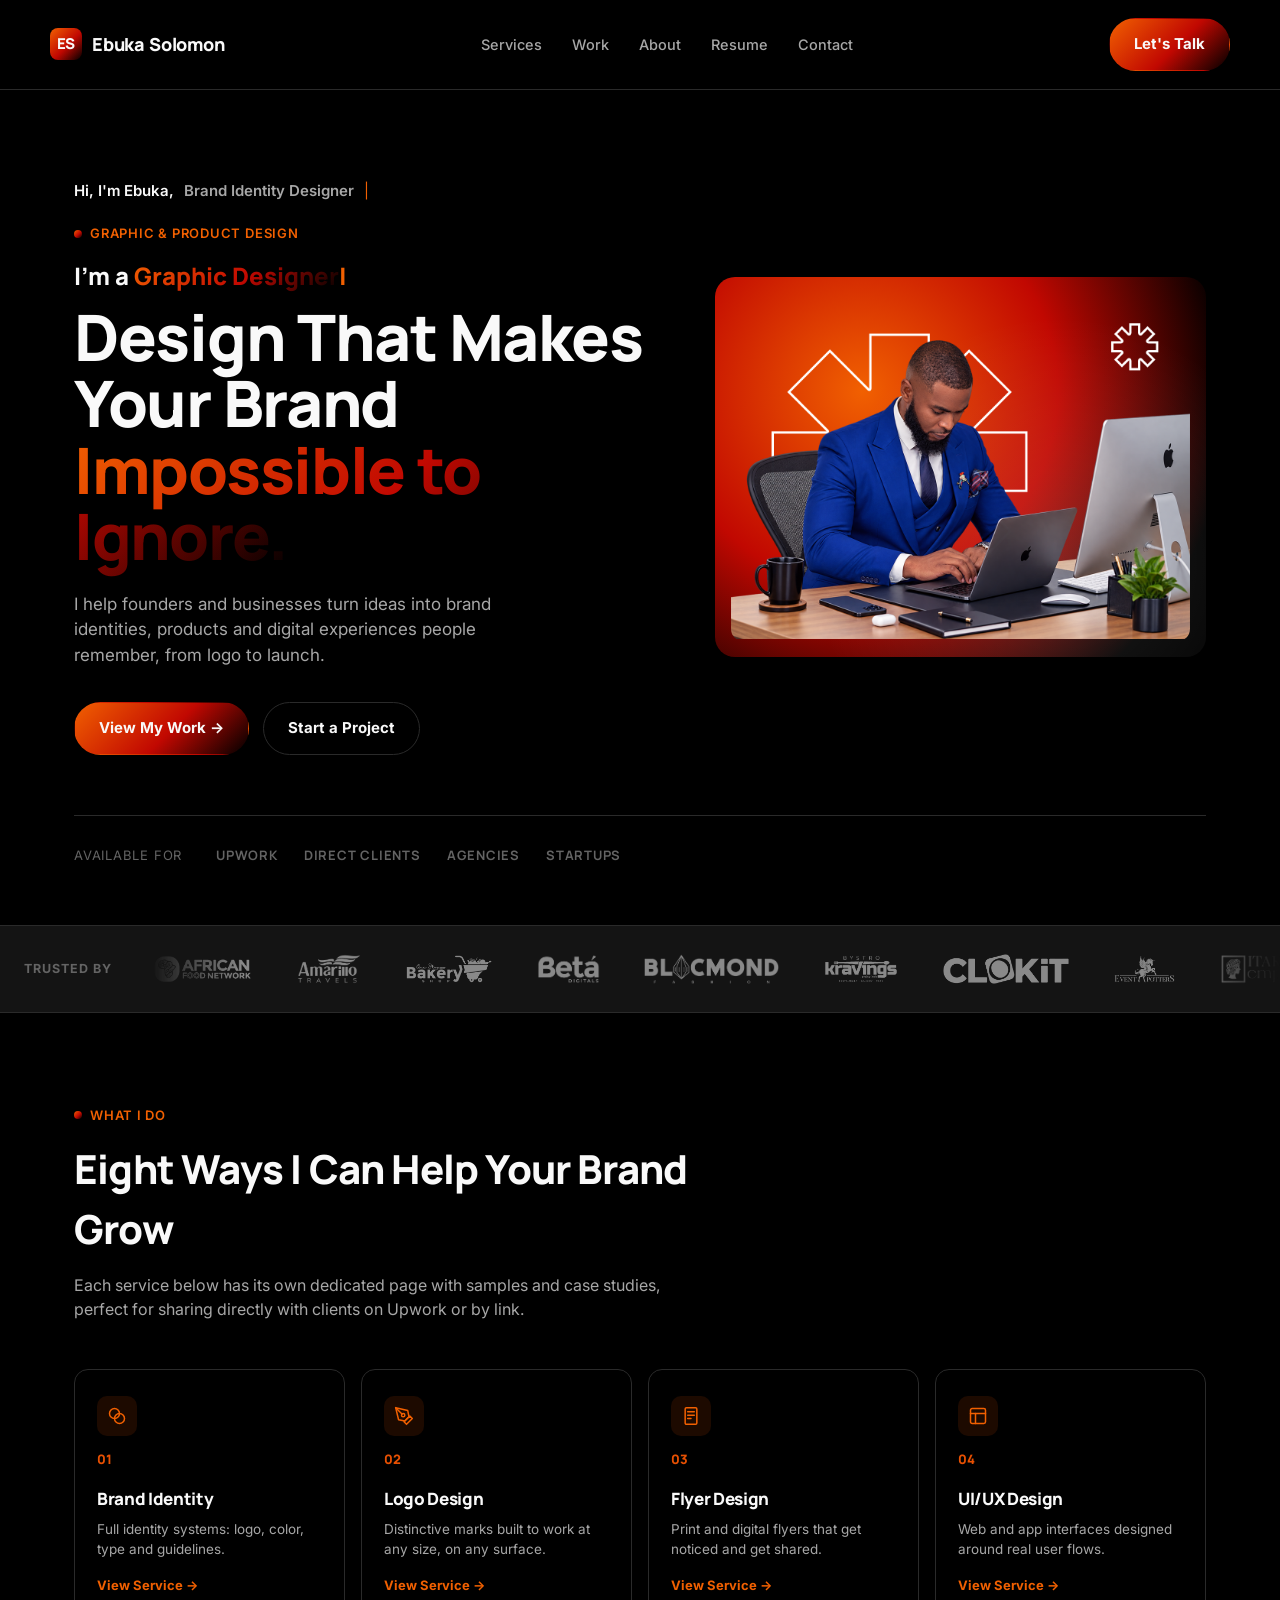
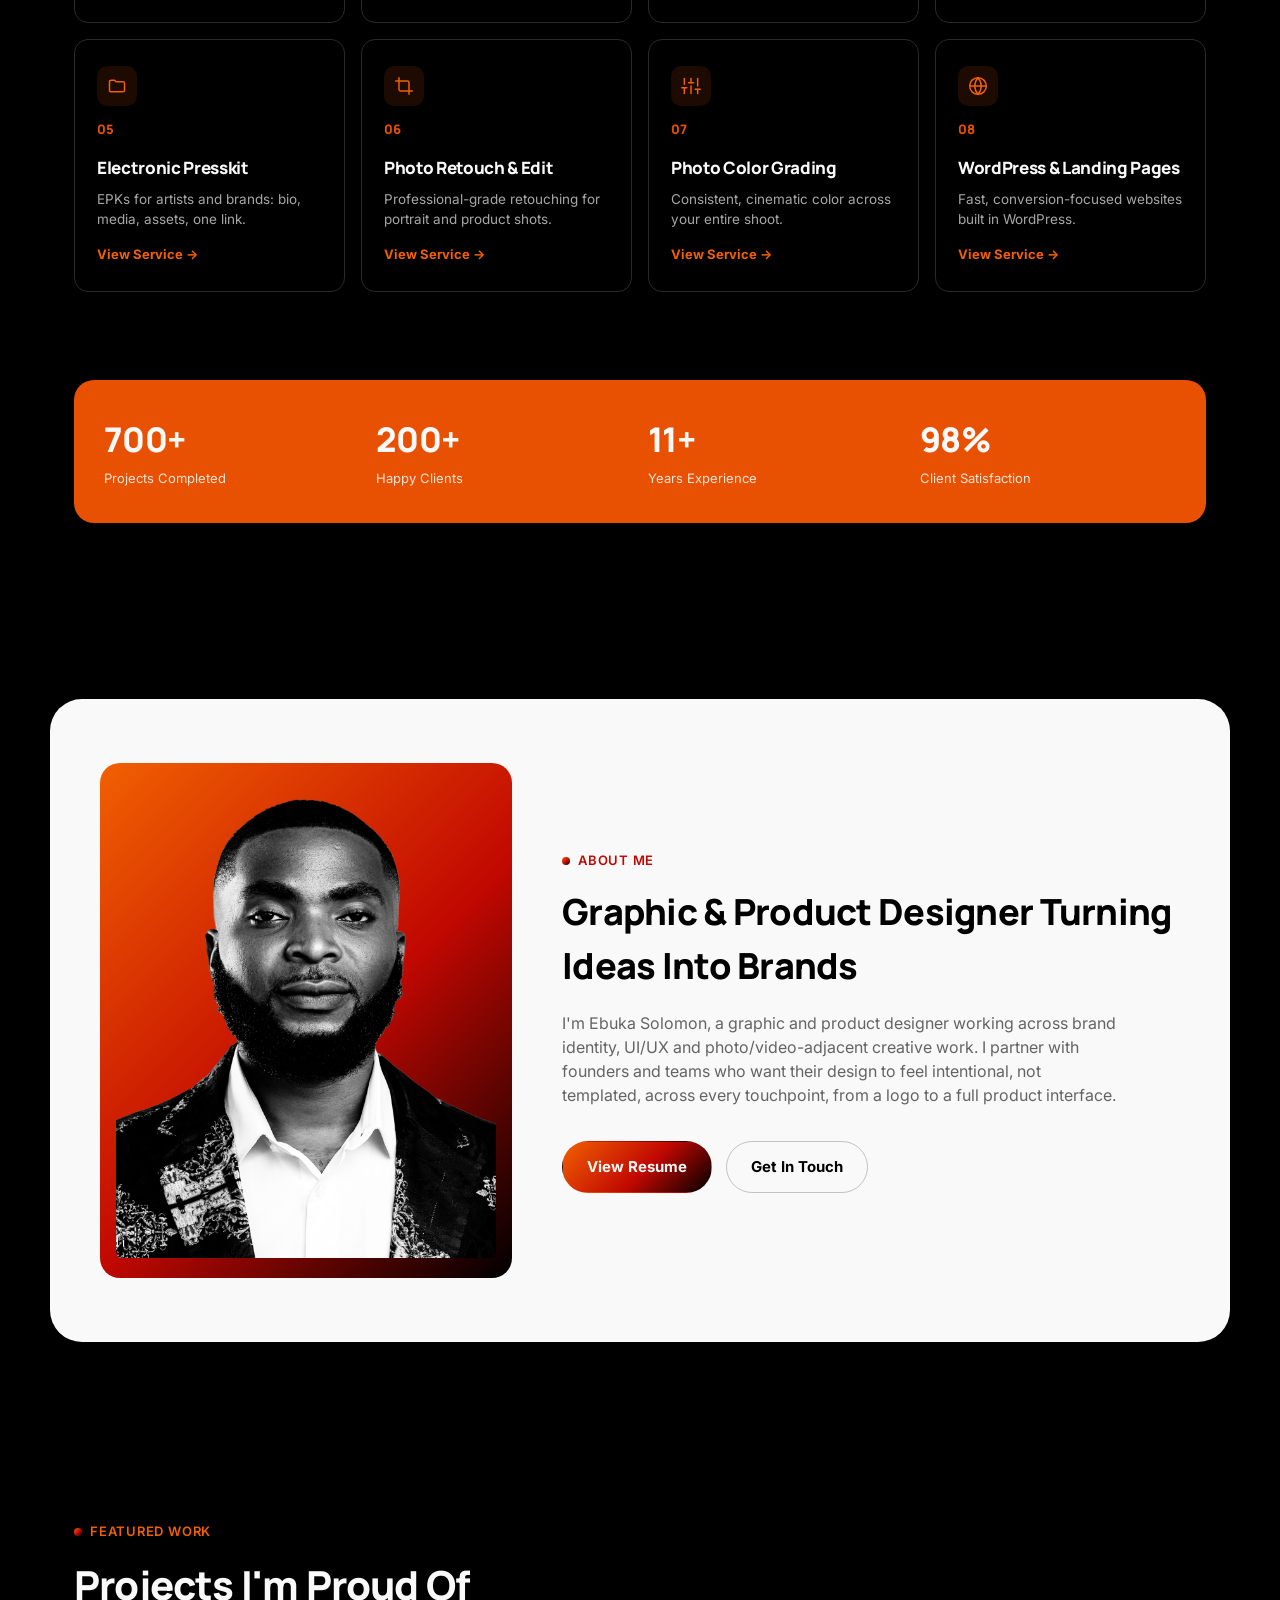
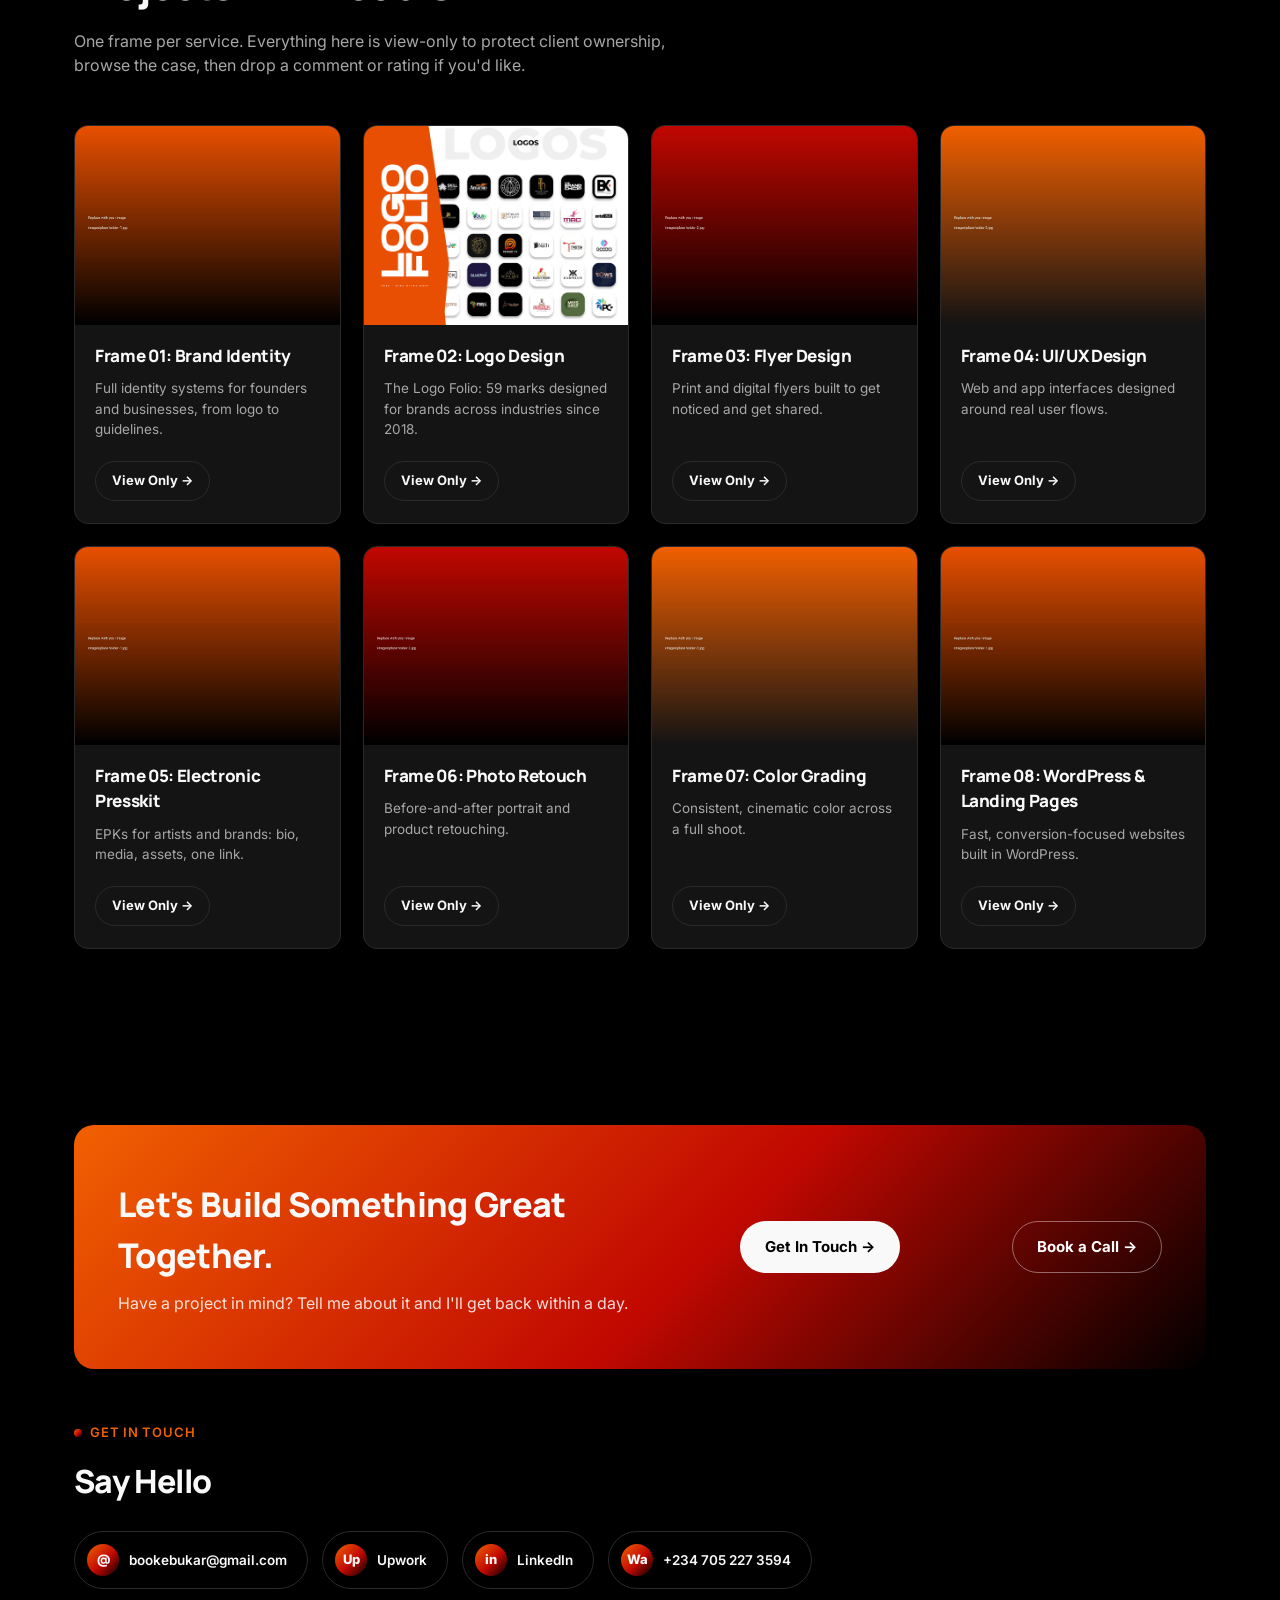
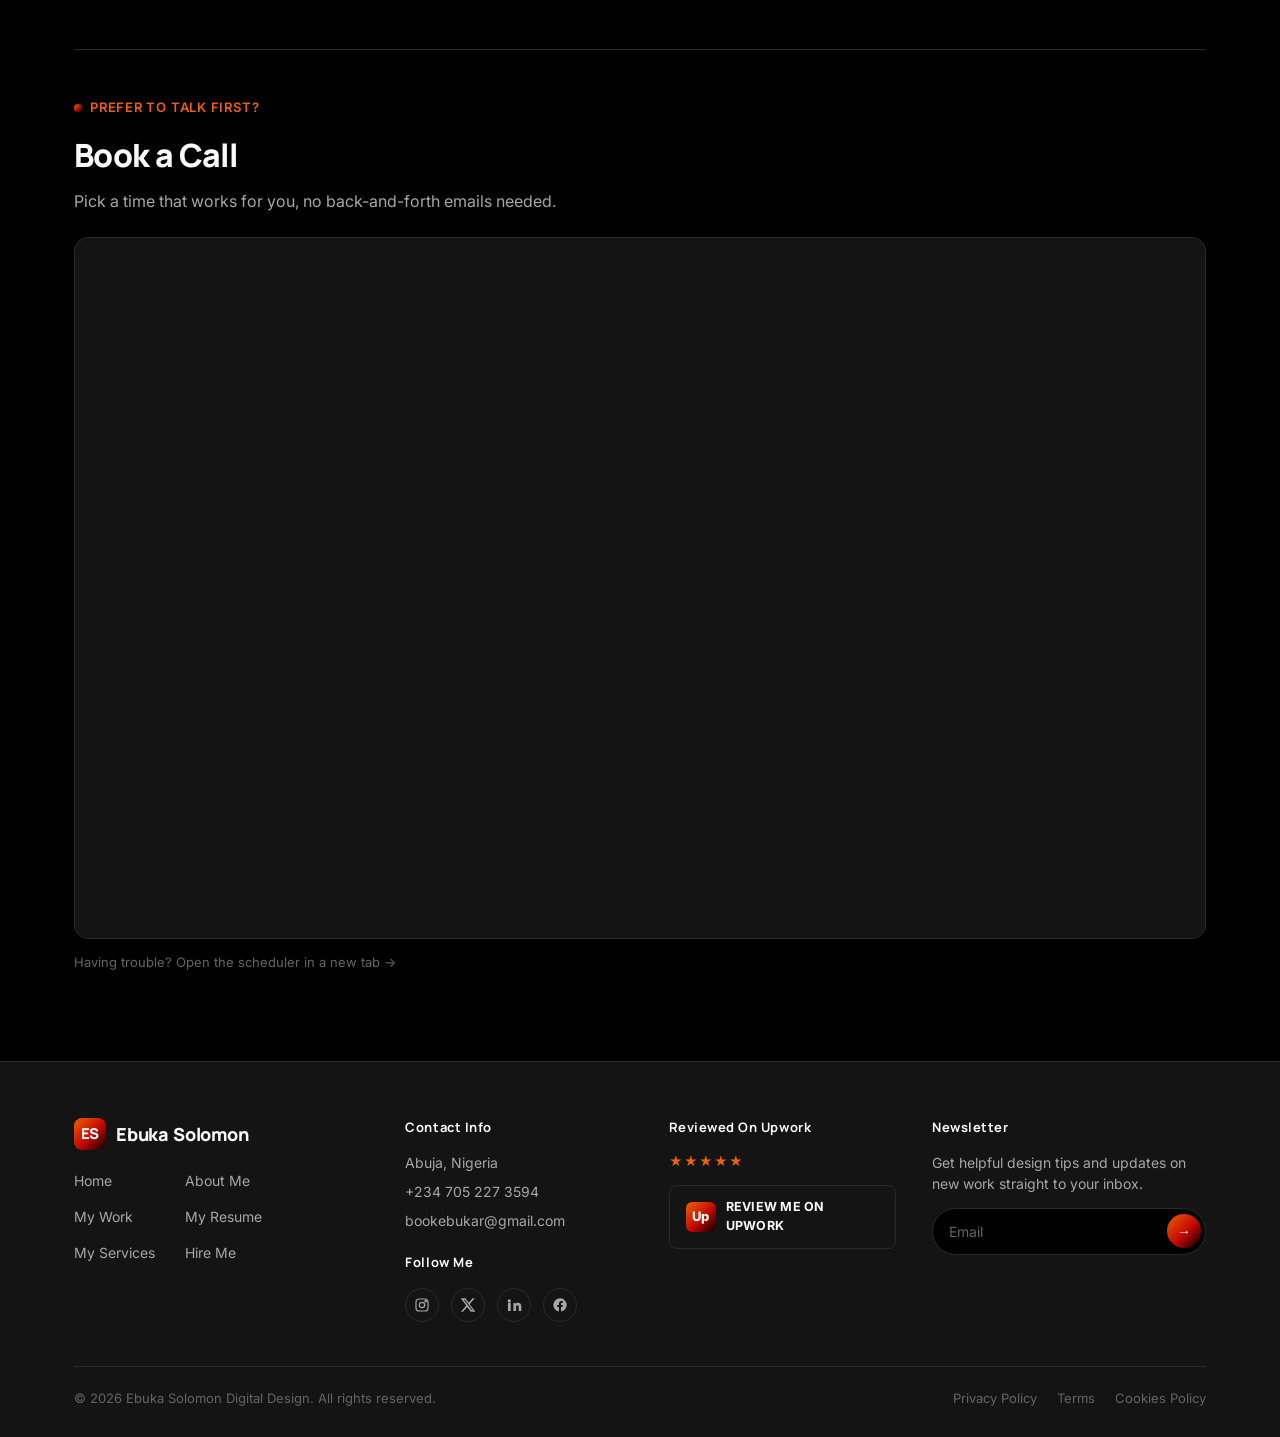
==== commit a1fda354: "Add files via upload" ====
--- a/index.html
+++ b/index.html
@@ -51,7 +51,7 @@
         </div>
       </div>
       <div class="hero-visual">
-        <img src="images/hero-visual.png" alt="Ebuka Solomon working at his desk">
+        <img src="images/hero-visual.png" alt="Ebuka Solomon working at his desk" loading="eager" fetchpriority="high">
       </div>
     </div>
 
@@ -74,51 +74,51 @@
     <div class="trust-marquee-viewport">
       <div class="trust-marquee-track">
         <!-- Set 1 -->
-        <img class="trust-logo-img" src="images/clients/african-food-network.png" alt="African Food Network logo">
-        <img class="trust-logo-img" src="images/clients/amarillo-travels.png" alt="Amarillo Travels logo">
-        <img class="trust-logo-img" src="images/clients/bakery-shop.png" alt="Bakery Shop logo">
-        <img class="trust-logo-img" src="images/clients/beta-digitals.png" alt="Beta Digitals logo">
-        <img class="trust-logo-img" src="images/clients/blacmond-fashion.png" alt="Blacmond Fashion logo">
-        <img class="trust-logo-img" src="images/clients/bystro-kravings.png" alt="Bystro Kravings logo">
-        <img class="trust-logo-img" src="images/clients/clokit.png" alt="Clokit logo">
-        <img class="trust-logo-img" src="images/clients/event-potters.png" alt="Event Potters logo">
-        <img class="trust-logo-img" src="images/clients/itakas-empire.png" alt="Itaka's Empire logo">
-        <img class="trust-logo-img" src="images/clients/karpilux.png" alt="Karpilux logo">
-        <img class="trust-logo-img" src="images/clients/mac-lawrence.png" alt="MAC Lawrence International logo">
-        <img class="trust-logo-img" src="images/clients/magen-collections.png" alt="Magen Collections logo">
-        <img class="trust-logo-img" src="images/clients/maxwosleys.png" alt="Maxwosleys Couture logo">
-        <img class="trust-logo-img" src="images/clients/moss-daily.png" alt="Moss Daily logo">
-        <img class="trust-logo-img" src="images/clients/mtdway.png" alt="mtdWay logo">
-        <img class="trust-logo-img" src="images/clients/nonivy.png" alt="Nonivy logo">
-        <img class="trust-logo-img" src="images/clients/revoult-district.png" alt="Revoult District logo">
-        <img class="trust-logo-img" src="images/clients/sarah-blach.png" alt="Sarah Blach logo">
-        <img class="trust-logo-img" src="images/clients/skeelpik.png" alt="Skeelpik logo">
-        <img class="trust-logo-img" src="images/clients/skill-mountain-academy.png" alt="Skill Mountain Academy logo">
-        <img class="trust-logo-img" src="images/clients/tags-laundry.png" alt="Tag's Laundry logo">
-        <img class="trust-logo-img" src="images/clients/tastia.png" alt="Tastia logo">
+        <img class="trust-logo-img" src="images/clients/african-food-network.png" alt="African Food Network logo" loading="lazy">
+        <img class="trust-logo-img" src="images/clients/amarillo-travels.png" alt="Amarillo Travels logo" loading="lazy">
+        <img class="trust-logo-img" src="images/clients/bakery-shop.png" alt="Bakery Shop logo" loading="lazy">
+        <img class="trust-logo-img" src="images/clients/beta-digitals.png" alt="Beta Digitals logo" loading="lazy">
+        <img class="trust-logo-img" src="images/clients/blacmond-fashion.png" alt="Blacmond Fashion logo" loading="lazy">
+        <img class="trust-logo-img" src="images/clients/bystro-kravings.png" alt="Bystro Kravings logo" loading="lazy">
+        <img class="trust-logo-img" src="images/clients/clokit.png" alt="Clokit logo" loading="lazy">
+        <img class="trust-logo-img" src="images/clients/event-potters.png" alt="Event Potters logo" loading="lazy">
+        <img class="trust-logo-img" src="images/clients/itakas-empire.png" alt="Itaka's Empire logo" loading="lazy">
+        <img class="trust-logo-img" src="images/clients/karpilux.png" alt="Karpilux logo" loading="lazy">
+        <img class="trust-logo-img" src="images/clients/mac-lawrence.png" alt="MAC Lawrence International logo" loading="lazy">
+        <img class="trust-logo-img" src="images/clients/magen-collections.png" alt="Magen Collections logo" loading="lazy">
+        <img class="trust-logo-img" src="images/clients/maxwosleys.png" alt="Maxwosleys Couture logo" loading="lazy">
+        <img class="trust-logo-img" src="images/clients/moss-daily.png" alt="Moss Daily logo" loading="lazy">
+        <img class="trust-logo-img" src="images/clients/mtdway.png" alt="mtdWay logo" loading="lazy">
+        <img class="trust-logo-img" src="images/clients/nonivy.png" alt="Nonivy logo" loading="lazy">
+        <img class="trust-logo-img" src="images/clients/revoult-district.png" alt="Revoult District logo" loading="lazy">
+        <img class="trust-logo-img" src="images/clients/sarah-blach.png" alt="Sarah Blach logo" loading="lazy">
+        <img class="trust-logo-img" src="images/clients/skeelpik.png" alt="Skeelpik logo" loading="lazy">
+        <img class="trust-logo-img" src="images/clients/skill-mountain-academy.png" alt="Skill Mountain Academy logo" loading="lazy">
+        <img class="trust-logo-img" src="images/clients/tags-laundry.png" alt="Tag's Laundry logo" loading="lazy">
+        <img class="trust-logo-img" src="images/clients/tastia.png" alt="Tastia logo" loading="lazy">
         <!-- Set 2 (duplicate for seamless loop) -->
-        <img class="trust-logo-img" src="images/clients/african-food-network.png" alt="African Food Network logo">
-        <img class="trust-logo-img" src="images/clients/amarillo-travels.png" alt="Amarillo Travels logo">
-        <img class="trust-logo-img" src="images/clients/bakery-shop.png" alt="Bakery Shop logo">
-        <img class="trust-logo-img" src="images/clients/beta-digitals.png" alt="Beta Digitals logo">
-        <img class="trust-logo-img" src="images/clients/blacmond-fashion.png" alt="Blacmond Fashion logo">
-        <img class="trust-logo-img" src="images/clients/bystro-kravings.png" alt="Bystro Kravings logo">
-        <img class="trust-logo-img" src="images/clients/clokit.png" alt="Clokit logo">
-        <img class="trust-logo-img" src="images/clients/event-potters.png" alt="Event Potters logo">
-        <img class="trust-logo-img" src="images/clients/itakas-empire.png" alt="Itaka's Empire logo">
-        <img class="trust-logo-img" src="images/clients/karpilux.png" alt="Karpilux logo">
-        <img class="trust-logo-img" src="images/clients/mac-lawrence.png" alt="MAC Lawrence International logo">
-        <img class="trust-logo-img" src="images/clients/magen-collections.png" alt="Magen Collections logo">
-        <img class="trust-logo-img" src="images/clients/maxwosleys.png" alt="Maxwosleys Couture logo">
-        <img class="trust-logo-img" src="images/clients/moss-daily.png" alt="Moss Daily logo">
-        <img class="trust-logo-img" src="images/clients/mtdway.png" alt="mtdWay logo">
-        <img class="trust-logo-img" src="images/clients/nonivy.png" alt="Nonivy logo">
-        <img class="trust-logo-img" src="images/clients/revoult-district.png" alt="Revoult District logo">
-        <img class="trust-logo-img" src="images/clients/sarah-blach.png" alt="Sarah Blach logo">
-        <img class="trust-logo-img" src="images/clients/skeelpik.png" alt="Skeelpik logo">
-        <img class="trust-logo-img" src="images/clients/skill-mountain-academy.png" alt="Skill Mountain Academy logo">
-        <img class="trust-logo-img" src="images/clients/tags-laundry.png" alt="Tag's Laundry logo">
-        <img class="trust-logo-img" src="images/clients/tastia.png" alt="Tastia logo">
+        <img class="trust-logo-img" src="images/clients/african-food-network.png" alt="African Food Network logo" loading="lazy">
+        <img class="trust-logo-img" src="images/clients/amarillo-travels.png" alt="Amarillo Travels logo" loading="lazy">
+        <img class="trust-logo-img" src="images/clients/bakery-shop.png" alt="Bakery Shop logo" loading="lazy">
+        <img class="trust-logo-img" src="images/clients/beta-digitals.png" alt="Beta Digitals logo" loading="lazy">
+        <img class="trust-logo-img" src="images/clients/blacmond-fashion.png" alt="Blacmond Fashion logo" loading="lazy">
+        <img class="trust-logo-img" src="images/clients/bystro-kravings.png" alt="Bystro Kravings logo" loading="lazy">
+        <img class="trust-logo-img" src="images/clients/clokit.png" alt="Clokit logo" loading="lazy">
+        <img class="trust-logo-img" src="images/clients/event-potters.png" alt="Event Potters logo" loading="lazy">
+        <img class="trust-logo-img" src="images/clients/itakas-empire.png" alt="Itaka's Empire logo" loading="lazy">
+        <img class="trust-logo-img" src="images/clients/karpilux.png" alt="Karpilux logo" loading="lazy">
+        <img class="trust-logo-img" src="images/clients/mac-lawrence.png" alt="MAC Lawrence International logo" loading="lazy">
+        <img class="trust-logo-img" src="images/clients/magen-collections.png" alt="Magen Collections logo" loading="lazy">
+        <img class="trust-logo-img" src="images/clients/maxwosleys.png" alt="Maxwosleys Couture logo" loading="lazy">
+        <img class="trust-logo-img" src="images/clients/moss-daily.png" alt="Moss Daily logo" loading="lazy">
+        <img class="trust-logo-img" src="images/clients/mtdway.png" alt="mtdWay logo" loading="lazy">
+        <img class="trust-logo-img" src="images/clients/nonivy.png" alt="Nonivy logo" loading="lazy">
+        <img class="trust-logo-img" src="images/clients/revoult-district.png" alt="Revoult District logo" loading="lazy">
+        <img class="trust-logo-img" src="images/clients/sarah-blach.png" alt="Sarah Blach logo" loading="lazy">
+        <img class="trust-logo-img" src="images/clients/skeelpik.png" alt="Skeelpik logo" loading="lazy">
+        <img class="trust-logo-img" src="images/clients/skill-mountain-academy.png" alt="Skill Mountain Academy logo" loading="lazy">
+        <img class="trust-logo-img" src="images/clients/tags-laundry.png" alt="Tag's Laundry logo" loading="lazy">
+        <img class="trust-logo-img" src="images/clients/tastia.png" alt="Tastia logo" loading="lazy">
       </div>
     </div>
   </div>
@@ -238,7 +238,7 @@
     <div class="project-grid-4 reveal">
 
       <div class="project-card" data-category="brand-identity">
-        <img class="project-thumb lightbox-img" data-group="featured-work" src="images/placeholder-1.jpg" alt="Brand identity project frame">
+        <img class="project-thumb lightbox-img" data-group="featured-work" src="images/placeholder-1.jpg" alt="Brand identity project frame" loading="lazy">
         <div class="project-body">
           <h3>Frame 01: Brand Identity</h3>
           <p>Full identity systems for founders and businesses, from logo to guidelines.</p>
@@ -249,7 +249,7 @@
       </div>
 
       <div class="project-card" data-category="logo-design">
-        <img class="project-thumb lightbox-img" data-group="featured-work" src="images/logo-Folio.jpg" alt="Logo Folio, collection of logo designs 2018 to 2026">
+        <img class="project-thumb lightbox-img" data-group="featured-work" src="images/logo-Folio.jpg" alt="Logo Folio, collection of logo designs 2018 to 2026" loading="lazy">
         <div class="project-body">
           <h3>Frame 02: Logo Design</h3>
           <p>The Logo Folio: 59 marks designed for brands across industries since 2018.</p>
@@ -260,7 +260,7 @@
       </div>
 
       <div class="project-card" data-category="flyer-design">
-        <img class="project-thumb lightbox-img" data-group="featured-work" src="images/placeholder-2.jpg" alt="Flyer design project frame">
+        <img class="project-thumb lightbox-img" data-group="featured-work" src="images/placeholder-2.jpg" alt="Flyer design project frame" loading="lazy">
         <div class="project-body">
           <h3>Frame 03: Flyer Design</h3>
           <p>Print and digital flyers built to get noticed and get shared.</p>
@@ -271,7 +271,7 @@
       </div>
 
       <div class="project-card" data-category="ui-ux-design">
-        <img class="project-thumb lightbox-img" data-group="featured-work" src="images/placeholder-3.jpg" alt="UI/UX design project frame">
+        <img class="project-thumb lightbox-img" data-group="featured-work" src="images/placeholder-3.jpg" alt="UI/UX design project frame" loading="lazy">
         <div class="project-body">
           <h3>Frame 04: UI/UX Design</h3>
           <p>Web and app interfaces designed around real user flows.</p>
@@ -282,7 +282,7 @@
       </div>
 
       <div class="project-card" data-category="press-kit">
-        <img class="project-thumb lightbox-img" data-group="featured-work" src="images/placeholder-1.jpg" alt="Electronic presskit project frame">
+        <img class="project-thumb lightbox-img" data-group="featured-work" src="images/placeholder-1.jpg" alt="Electronic presskit project frame" loading="lazy">
         <div class="project-body">
           <h3>Frame 05: Electronic Presskit</h3>
           <p>EPKs for artists and brands: bio, media, assets, one link.</p>
@@ -293,7 +293,7 @@
       </div>
 
       <div class="project-card" data-category="photo-retouch">
-        <img class="project-thumb lightbox-img" data-group="featured-work" src="images/placeholder-2.jpg" alt="Photo retouch before and after project frame">
+        <img class="project-thumb lightbox-img" data-group="featured-work" src="images/placeholder-2.jpg" alt="Photo retouch before and after project frame" loading="lazy">
         <div class="project-body">
           <h3>Frame 06: Photo Retouch</h3>
           <p>Before-and-after portrait and product retouching.</p>
@@ -304,7 +304,7 @@
       </div>
 
       <div class="project-card" data-category="color-grading">
-        <img class="project-thumb lightbox-img" data-group="featured-work" src="images/placeholder-3.jpg" alt="Color grading project frame">
+        <img class="project-thumb lightbox-img" data-group="featured-work" src="images/placeholder-3.jpg" alt="Color grading project frame" loading="lazy">
         <div class="project-body">
           <h3>Frame 07: Color Grading</h3>
           <p>Consistent, cinematic color across a full shoot.</p>
@@ -315,7 +315,7 @@
       </div>
 
       <div class="project-card" data-category="wordpress-design">
-        <img class="project-thumb lightbox-img" data-group="featured-work" src="images/placeholder-1.jpg" alt="WordPress and landing page project frame">
+        <img class="project-thumb lightbox-img" data-group="featured-work" src="images/placeholder-1.jpg" alt="WordPress and landing page project frame" loading="lazy">
         <div class="project-body">
           <h3>Frame 08: WordPress &amp; Landing Pages</h3>
           <p>Fast, conversion-focused websites built in WordPress.</p>
--- a/css/styles.css
+++ b/css/styles.css
@@ -191,6 +191,27 @@
   background-clip: text;
   color: transparent;
 }
+.hero-typed {
+  font-family: var(--font-display);
+  font-weight: 800;
+  font-size: clamp(19px, 2.2vw, 24px);
+  color: var(--white);
+  margin-bottom: 10px;
+}
+.hero-typed .typed-text {
+  background: var(--grad-brand);
+  -webkit-background-clip: text;
+  background-clip: text;
+  color: transparent;
+}
+.hero-typed .typed-cursor {
+  color: var(--orange-bright);
+  animation: typed-blink 1s step-start infinite;
+}
+@keyframes typed-blink { 50% { opacity: 0; } }
+@media (prefers-reduced-motion: reduce) {
+  .hero-typed .typed-cursor { animation: none; }
+}
 .hero-sub {
   margin-top: 22px;
   font-size: 17px;
@@ -469,6 +490,50 @@
 }
 .project-links a.pdf { background: var(--grad-brand); border-color: transparent; }
 .project-links a:hover { border-color: var(--orange-bright); }
+
+.epk-strip {
+  display: flex;
+  gap: 6px;
+  margin-top: 4px;
+  flex-wrap: wrap;
+}
+.epk-strip img {
+  width: 42px;
+  height: 52px;
+  object-fit: cover;
+  border-radius: 5px;
+  border: 1px solid var(--border);
+  opacity: 0.75;
+  transition: opacity .15s ease, border-color .15s ease;
+}
+.epk-strip img:hover { opacity: 1; border-color: var(--orange-bright); }
+.epk-hint {
+  font-size: 12px;
+  color: var(--gray);
+  margin-top: 2px;
+}
+.epk-bio {
+  border-top: 1px solid var(--border);
+  border-bottom: 1px solid var(--border);
+  padding: 12px 0;
+  margin: 4px 0 2px;
+}
+.epk-bio-facts {
+  display: flex;
+  flex-wrap: wrap;
+  gap: 6px 14px;
+  font-size: 12.5px;
+  color: var(--light-gray);
+  margin-bottom: 10px;
+}
+.epk-bio-facts strong { color: var(--white); font-weight: 700; }
+.epk-bio p {
+  font-size: 13px;
+  color: var(--light-gray);
+  line-height: 1.6;
+  margin-bottom: 8px;
+}
+.epk-bio p:last-child { margin-bottom: 0; }
 
 @media (max-width: 980px) { .project-grid { grid-template-columns: repeat(2, 1fr); } }
 @media (max-width: 620px) { .project-grid { grid-template-columns: 1fr; } }
@@ -659,7 +724,29 @@
   max-width: 560px;
 }
 
-/* ---------- Lightbox viewer ---------- */
+/* ---------- Typing effect (hero role cycler) ---------- */
+.typing-line {
+  display: flex;
+  align-items: center;
+  gap: 10px;
+  font-family: var(--font-body);
+  font-size: 15px;
+  font-weight: 600;
+  color: var(--light-gray);
+  margin-bottom: 18px;
+}
+.typing-line .hi { color: var(--white); }
+.typing-cursor {
+  color: var(--orange-bright);
+  font-weight: 400;
+  animation: cursor-blink 1s step-end infinite;
+}
+@keyframes cursor-blink {
+  0%, 49% { opacity: 1; }
+  50%, 100% { opacity: 0; }
+}
+
+
 .lightbox-img { cursor: zoom-in; }
 .lightbox-overlay {
   position: fixed;
@@ -889,6 +976,34 @@
 }
 @media (max-width: 600px) { .contact-row { gap: 10px; } .contact-pill { padding: 10px 16px 10px 10px; } }
 
+/* ---------- Booking widget ---------- */
+.booking-block {
+  margin-top: 60px;
+  padding-top: 44px;
+  border-top: 1px solid var(--border);
+}
+.booking-frame {
+  border: 1px solid var(--border);
+  border-radius: var(--radius-md);
+  overflow: hidden;
+  background: var(--panel);
+}
+.booking-frame iframe {
+  display: block;
+  width: 100%;
+  height: 700px;
+}
+.booking-fallback-link {
+  display: inline-block;
+  margin-top: 14px;
+  font-size: 13px;
+  color: var(--gray);
+}
+.booking-fallback-link:hover { color: var(--orange-bright); }
+@media (max-width: 700px) {
+  .booking-frame iframe { height: 560px; }
+}
+
 .reveal { opacity: 0; transform: translateY(18px); transition: opacity .6s ease, transform .6s ease; }
 .reveal.in { opacity: 1; transform: none; }
 
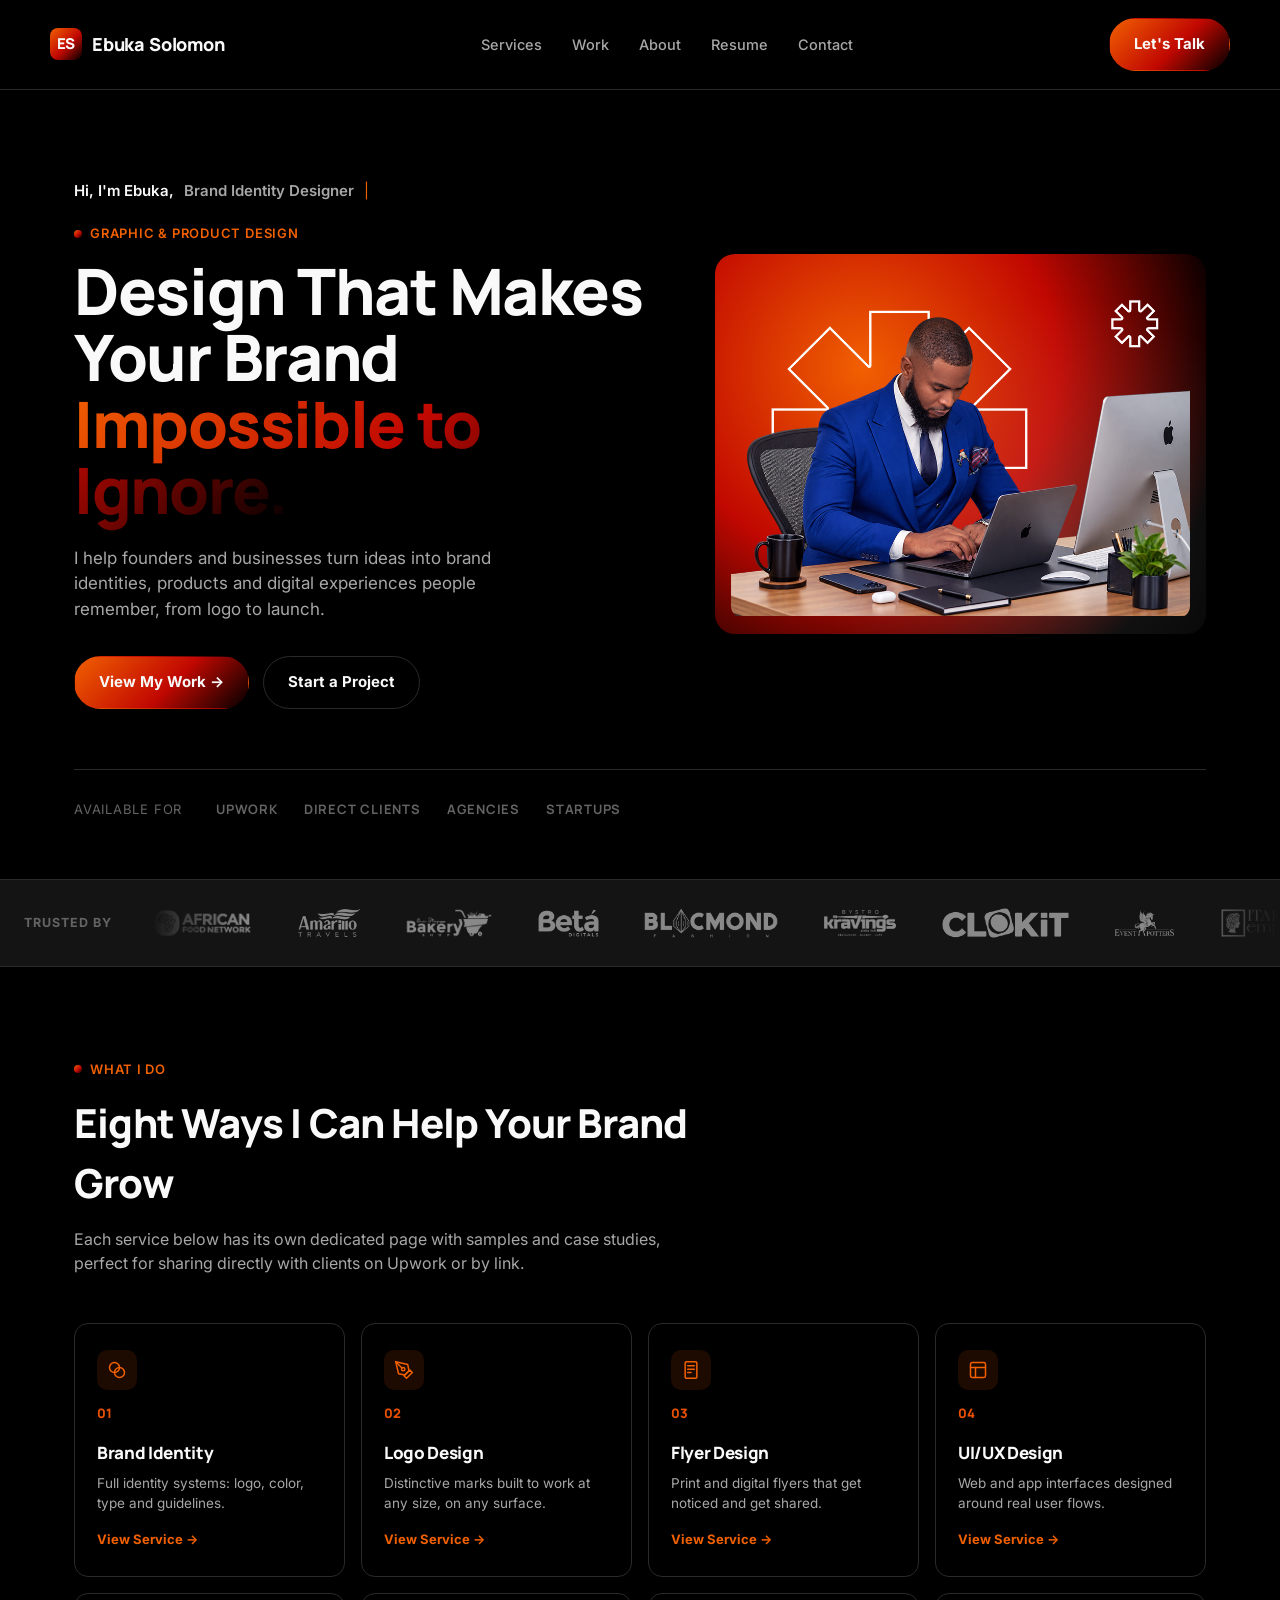
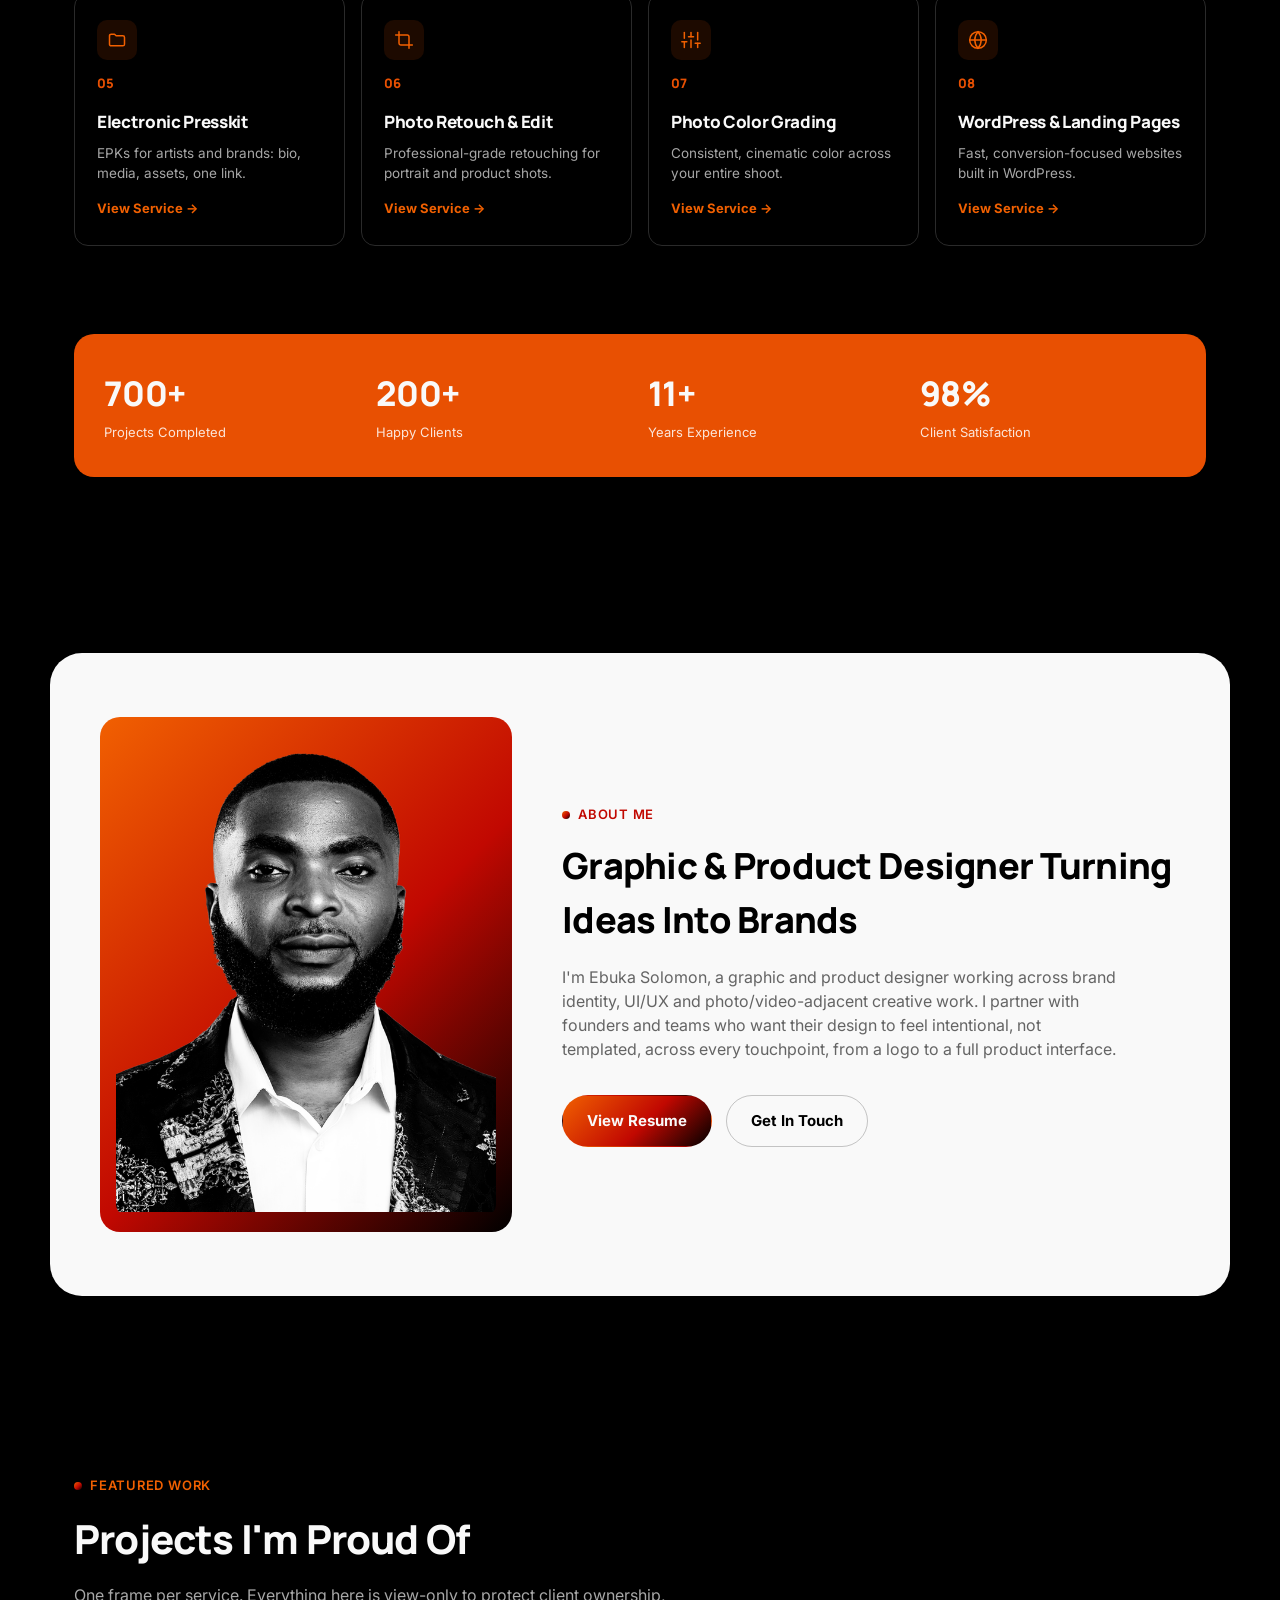
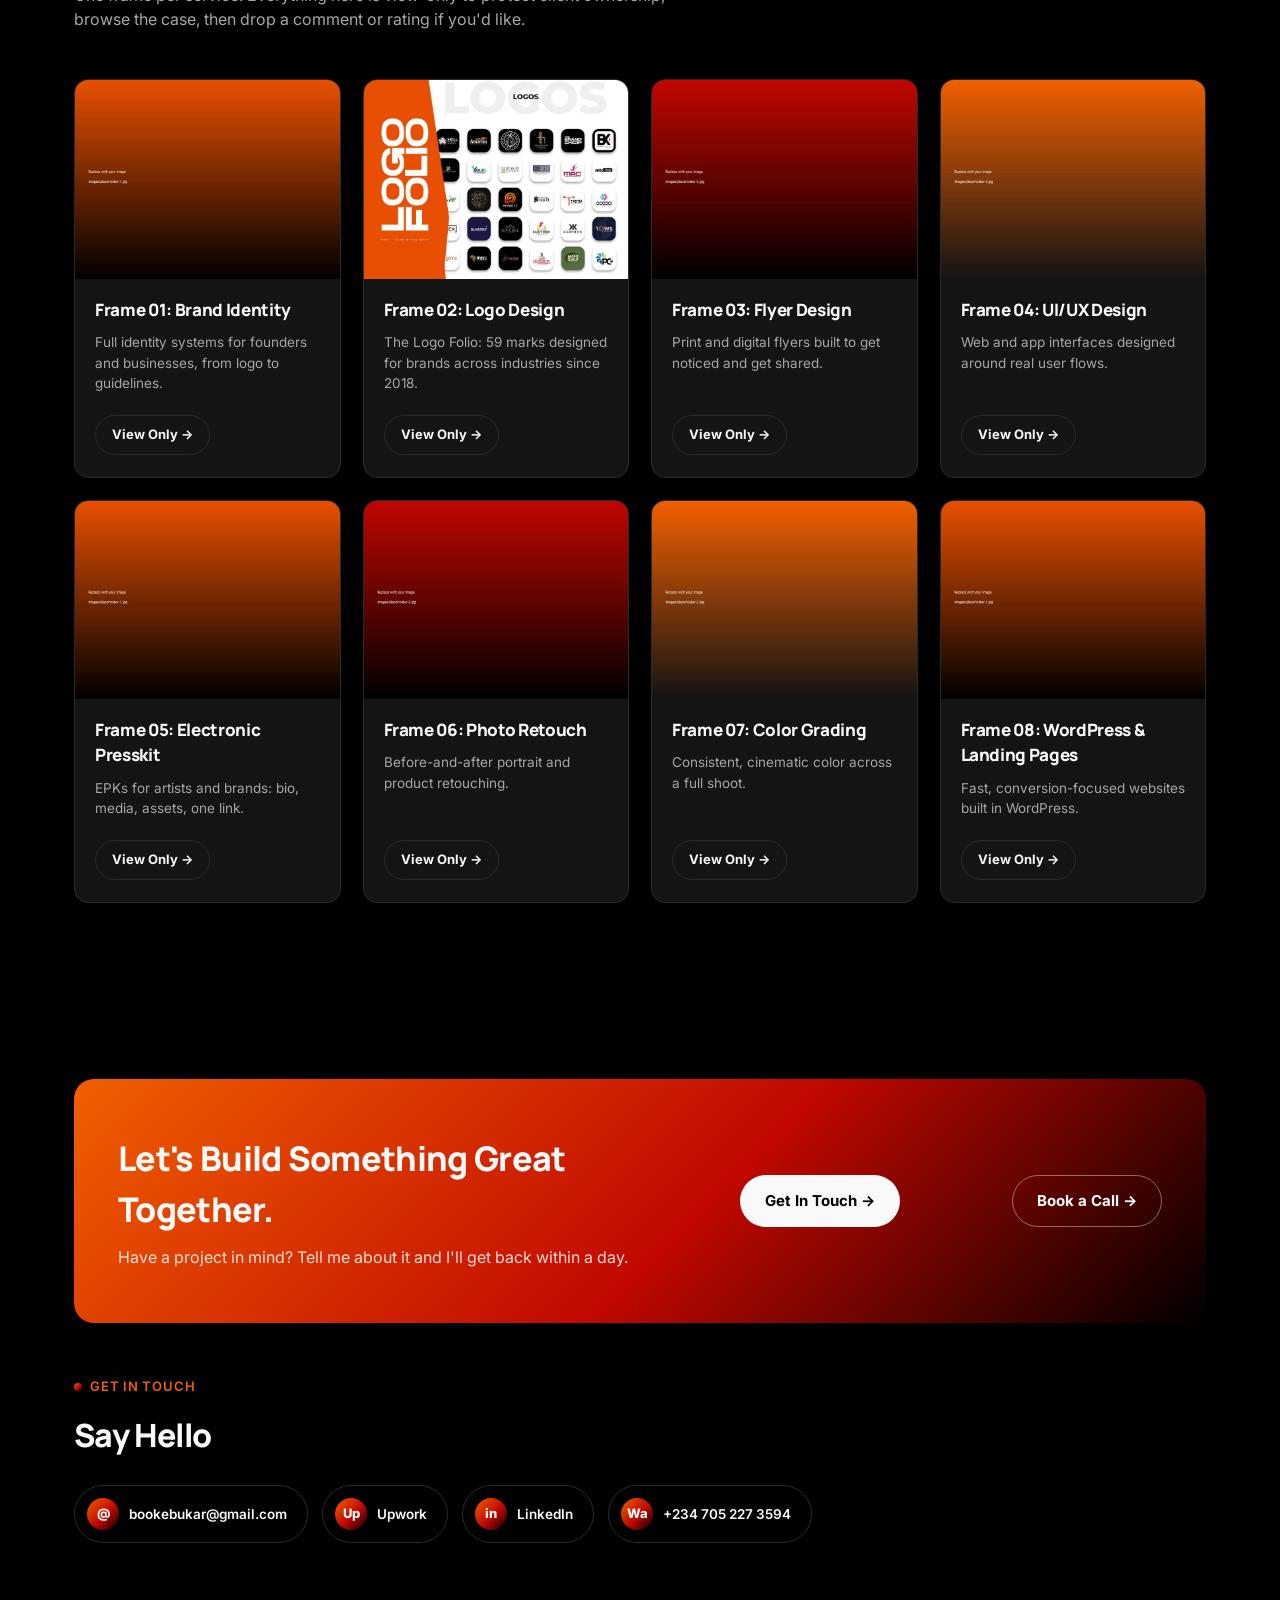
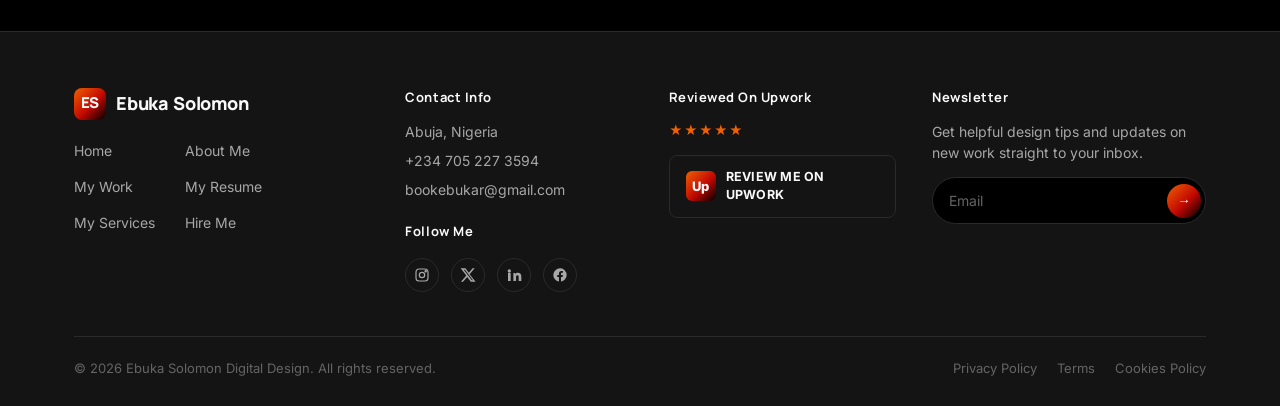
==== commit 5e039cc4: "Add files via upload" ====
--- a/index.html
+++ b/index.html
@@ -42,7 +42,6 @@
       <div>
         <div class="typing-line"><span class="hi">Hi, I'm Ebuka,</span> <span data-typing='["Brand Identity Designer","Logo Designer","UI/UX Designer","Photo Retoucher","WordPress Developer"]'></span><span class="typing-cursor">|</span></div>
         <span class="eyebrow">Graphic &amp; Product Design</span>
-        <p class="hero-typed"><span>I'm a </span><span class="typed-text"></span><span class="typed-cursor">|</span></p>
         <h1>Design That Makes Your Brand <span class="accent">Impossible to Ignore.</span></h1>
         <p class="hero-sub">I help founders and businesses turn ideas into brand identities, products and digital experiences people remember, from logo to launch.</p>
         <div class="hero-cta">
@@ -360,15 +359,6 @@
       </div>
     </div>
 
-    <div class="booking-block">
-      <span class="eyebrow">Prefer to Talk First?</span>
-      <h2 style="font-size:clamp(24px,3vw,32px);">Book a Call</h2>
-      <p style="margin:10px 0 24px; max-width:520px;">Pick a time that works for you, no back-and-forth emails needed.</p>
-      <div class="booking-frame">
-        <iframe src="https://www.bookclipy.com/book/gIXh2iX8koaGilfsyE4nhZ8RCED3?theme=dark" width="100%" height="700" style="border:none;" loading="lazy" title="Book a call with Ebuka Solomon"></iframe>
-      </div>
-      <a href="https://www.bookclipy.com/book/gIXh2iX8koaGilfsyE4nhZ8RCED3?theme=dark" target="_blank" rel="noopener" class="booking-fallback-link">Having trouble? Open the scheduler in a new tab →</a>
-    </div>
   </div>
 </section>
 
